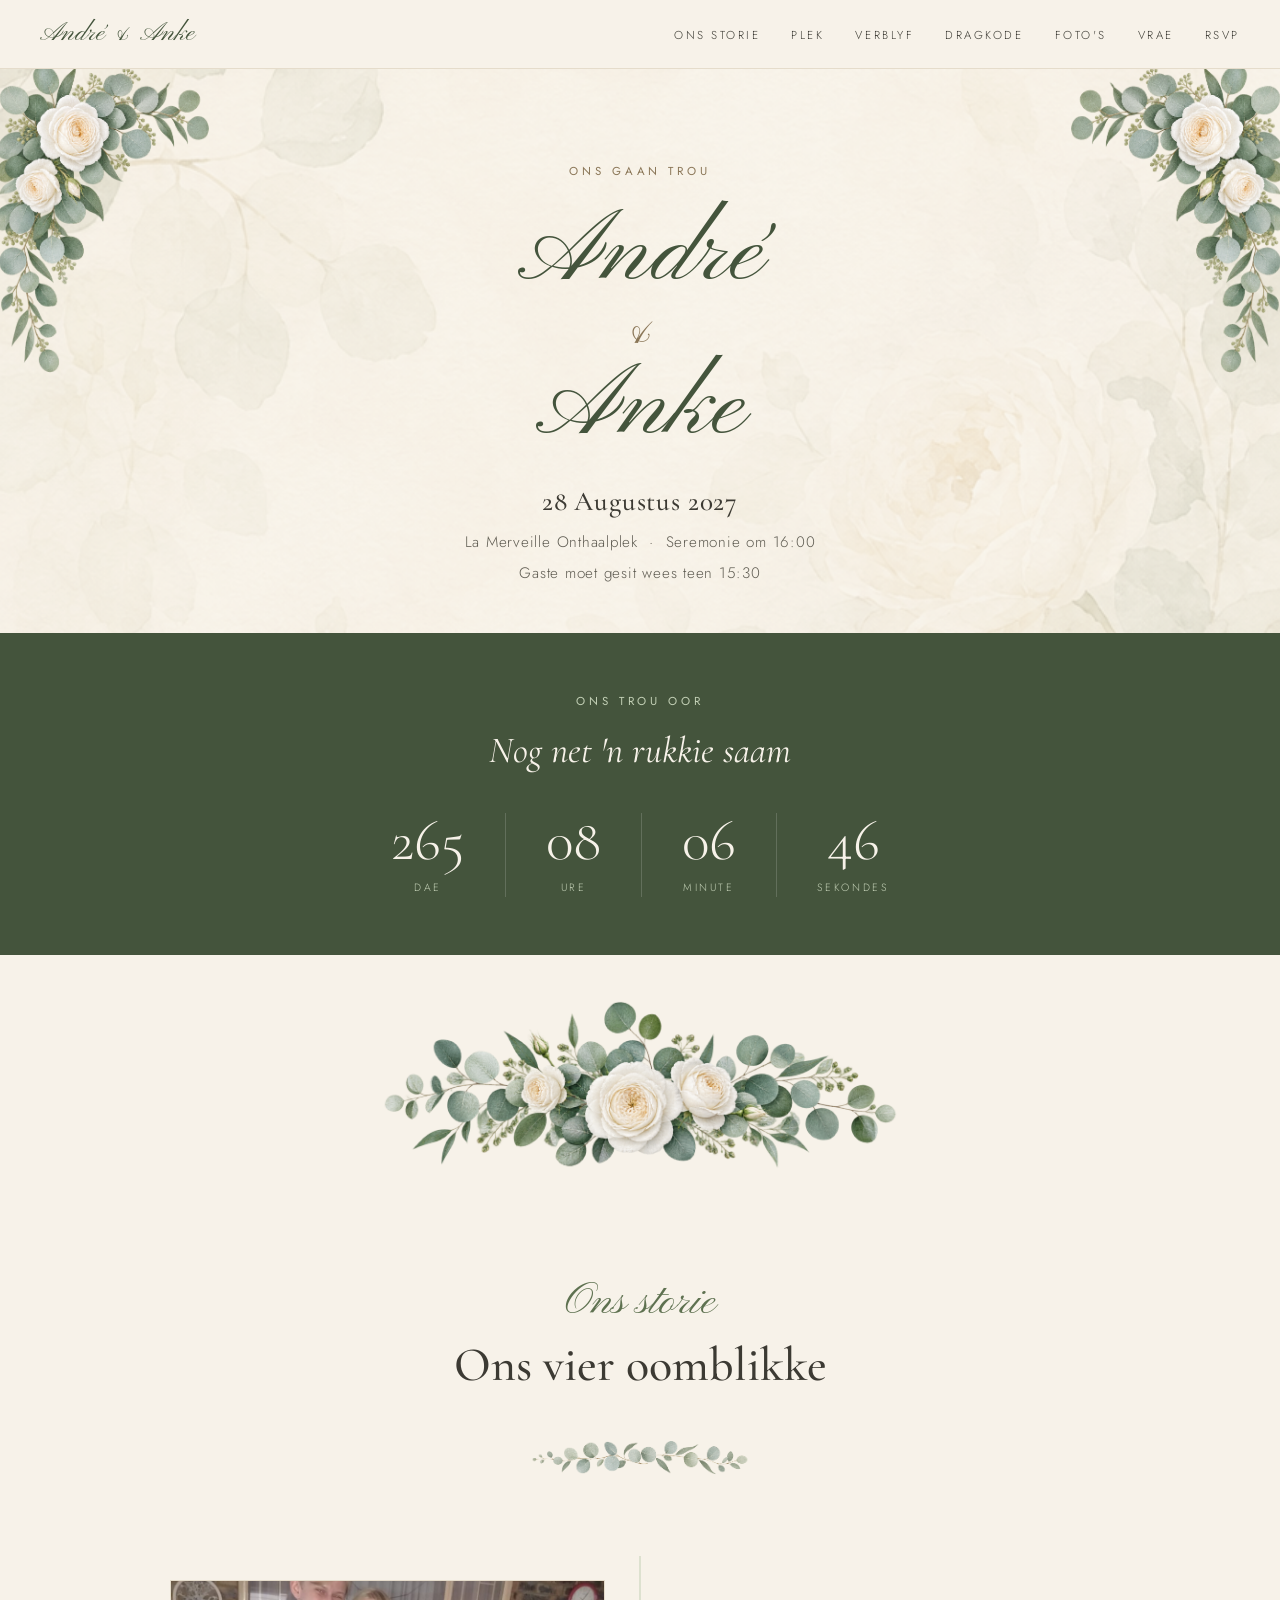
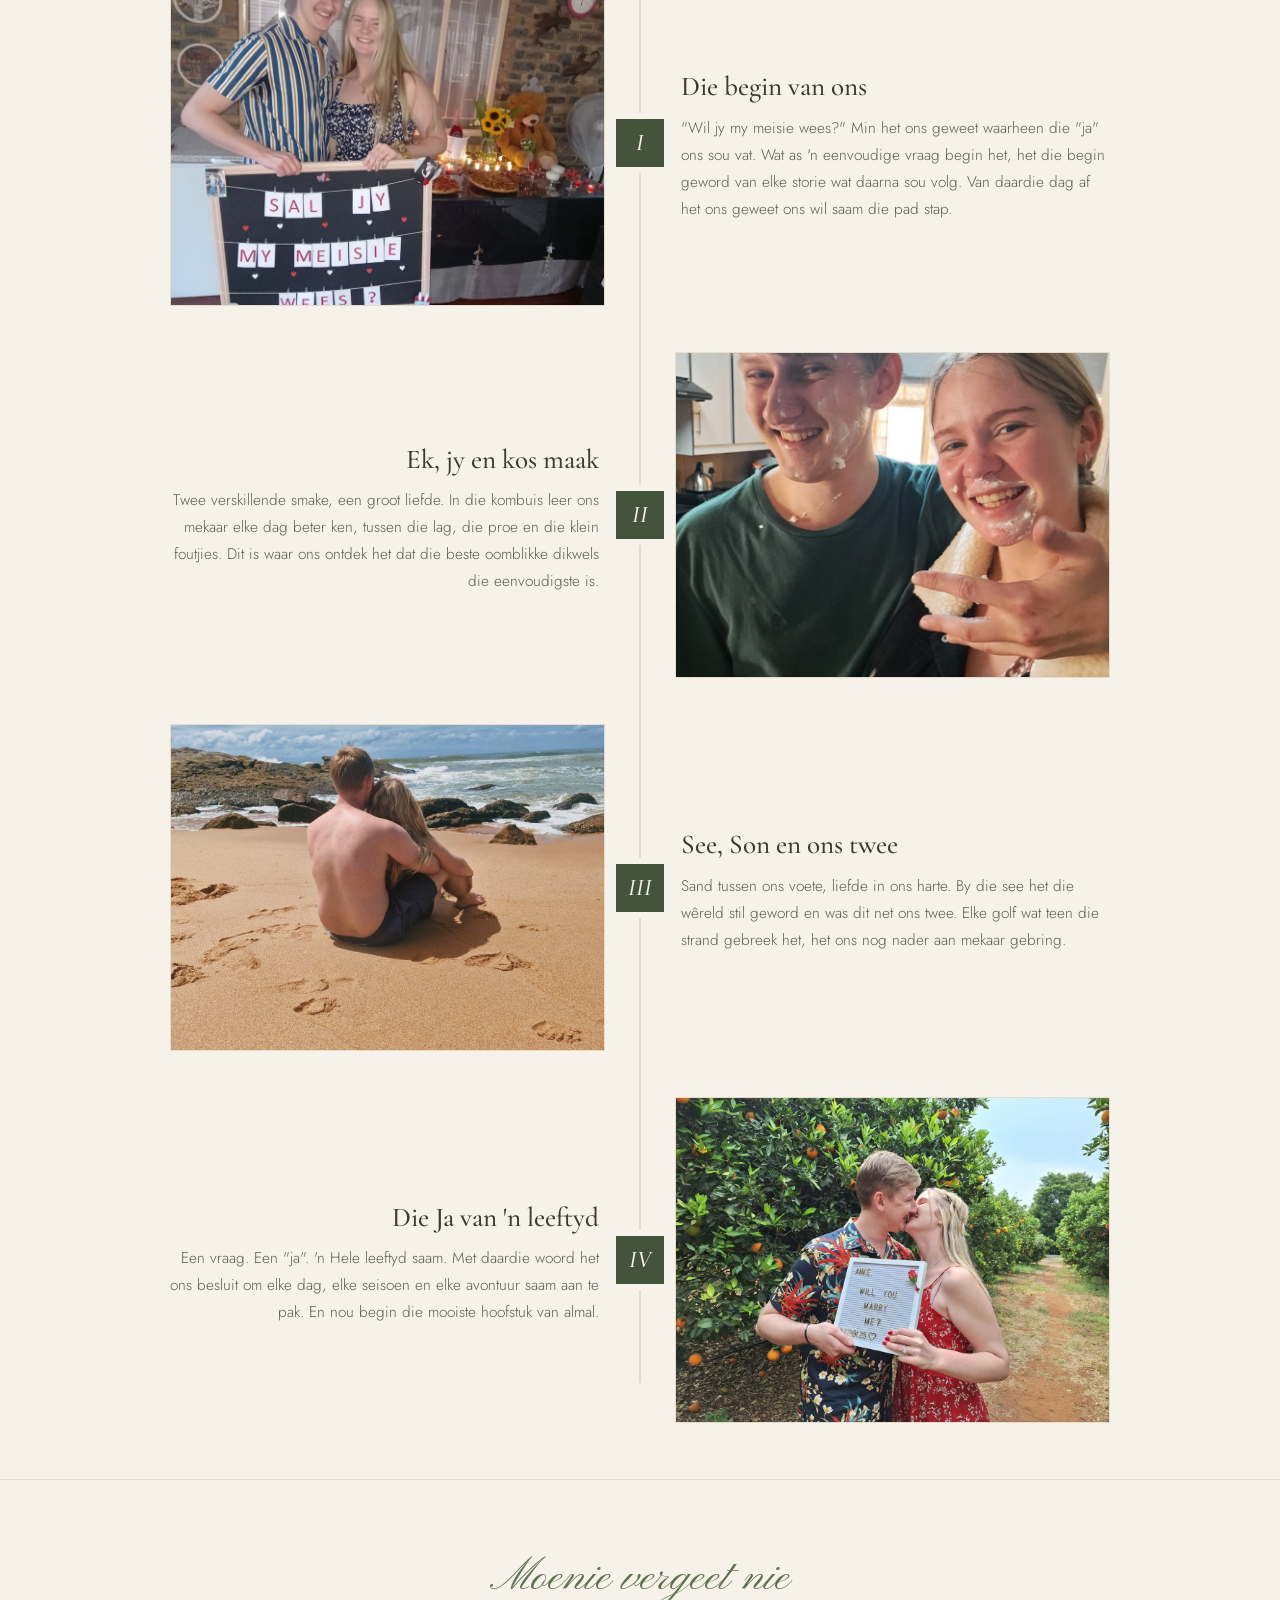
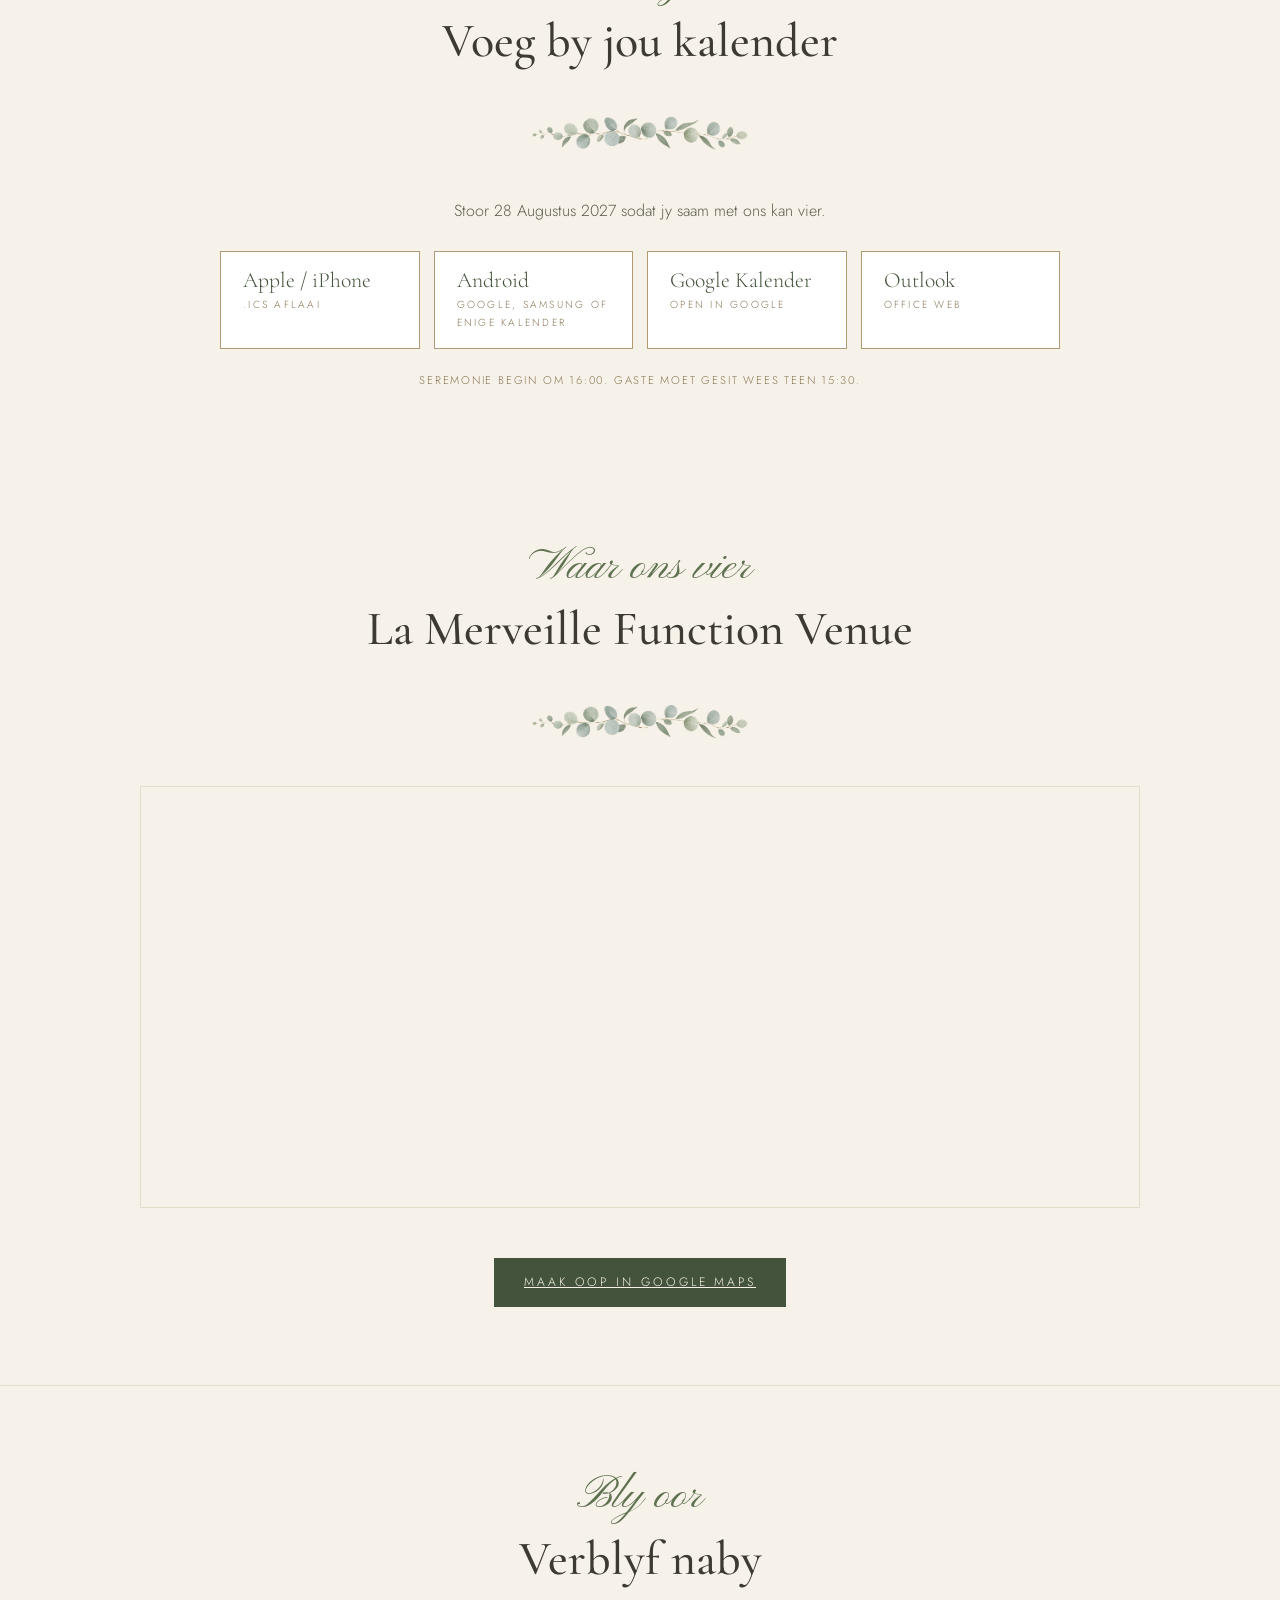
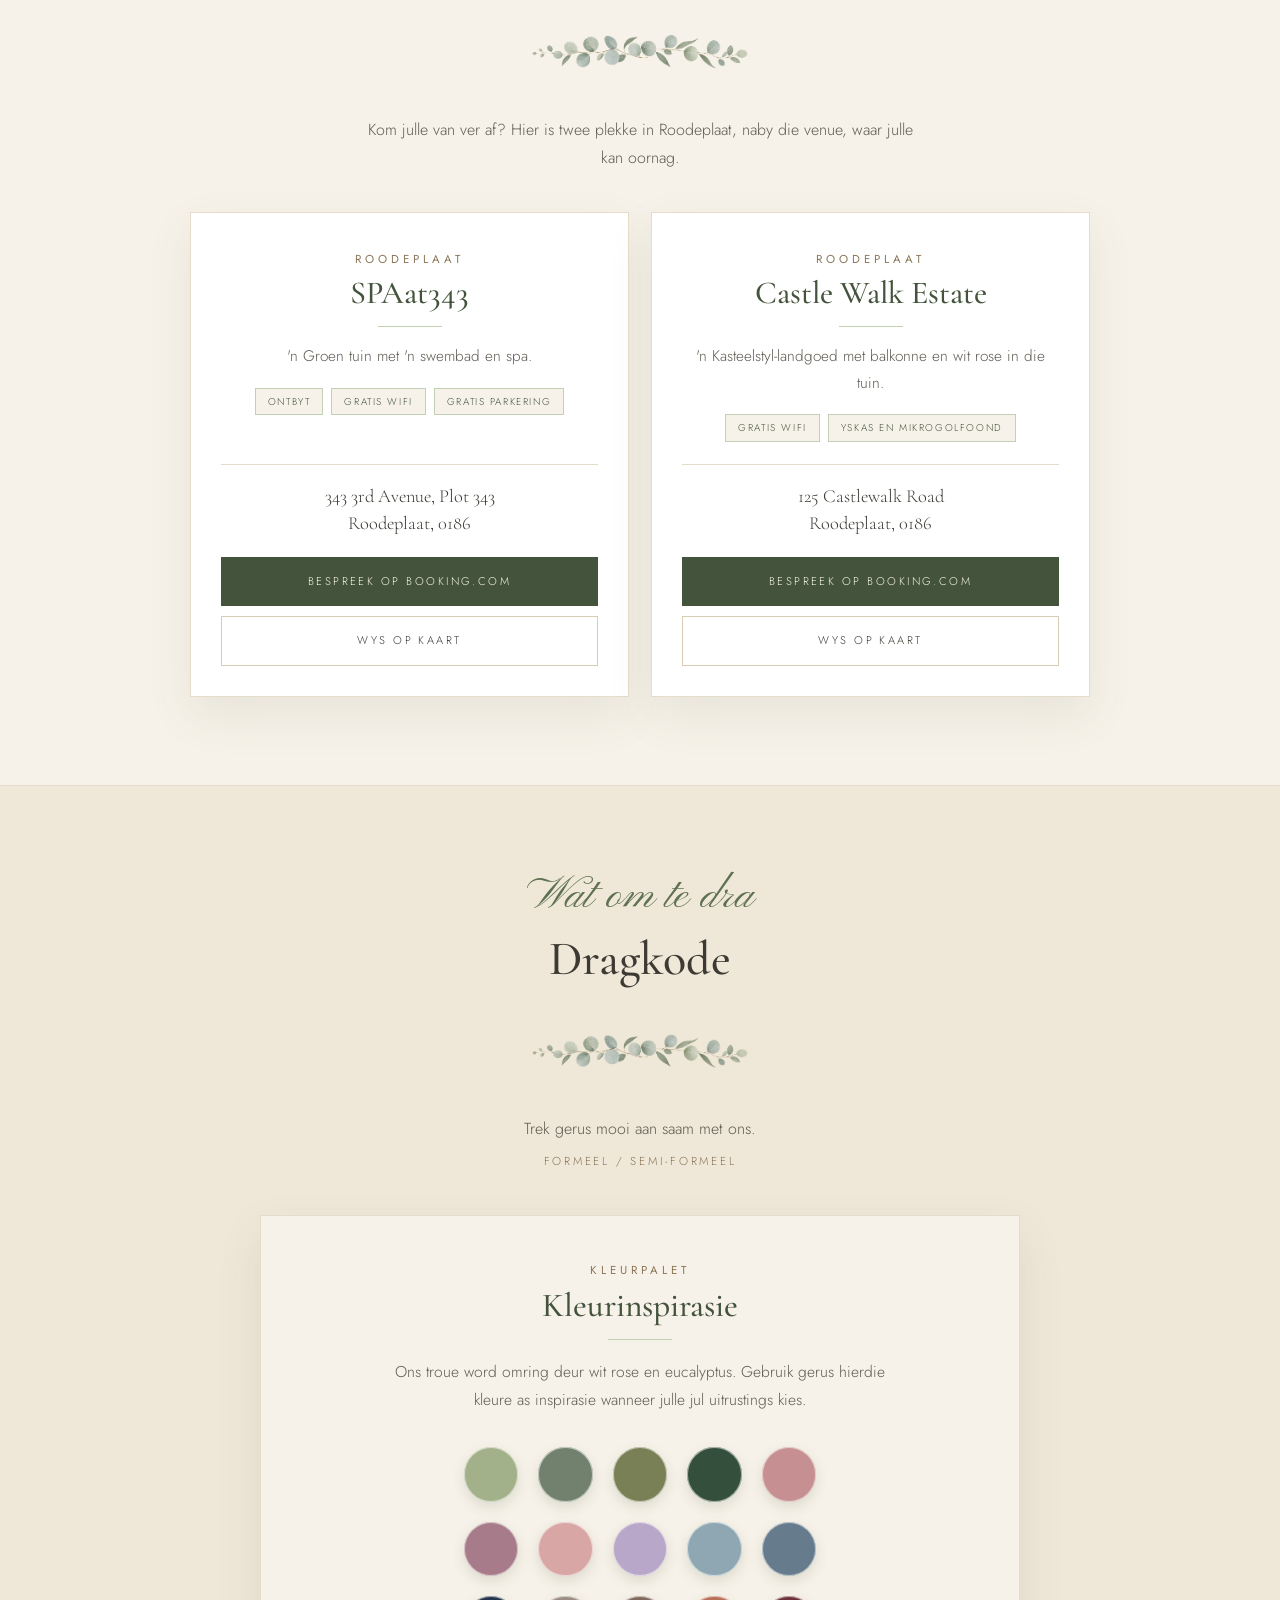
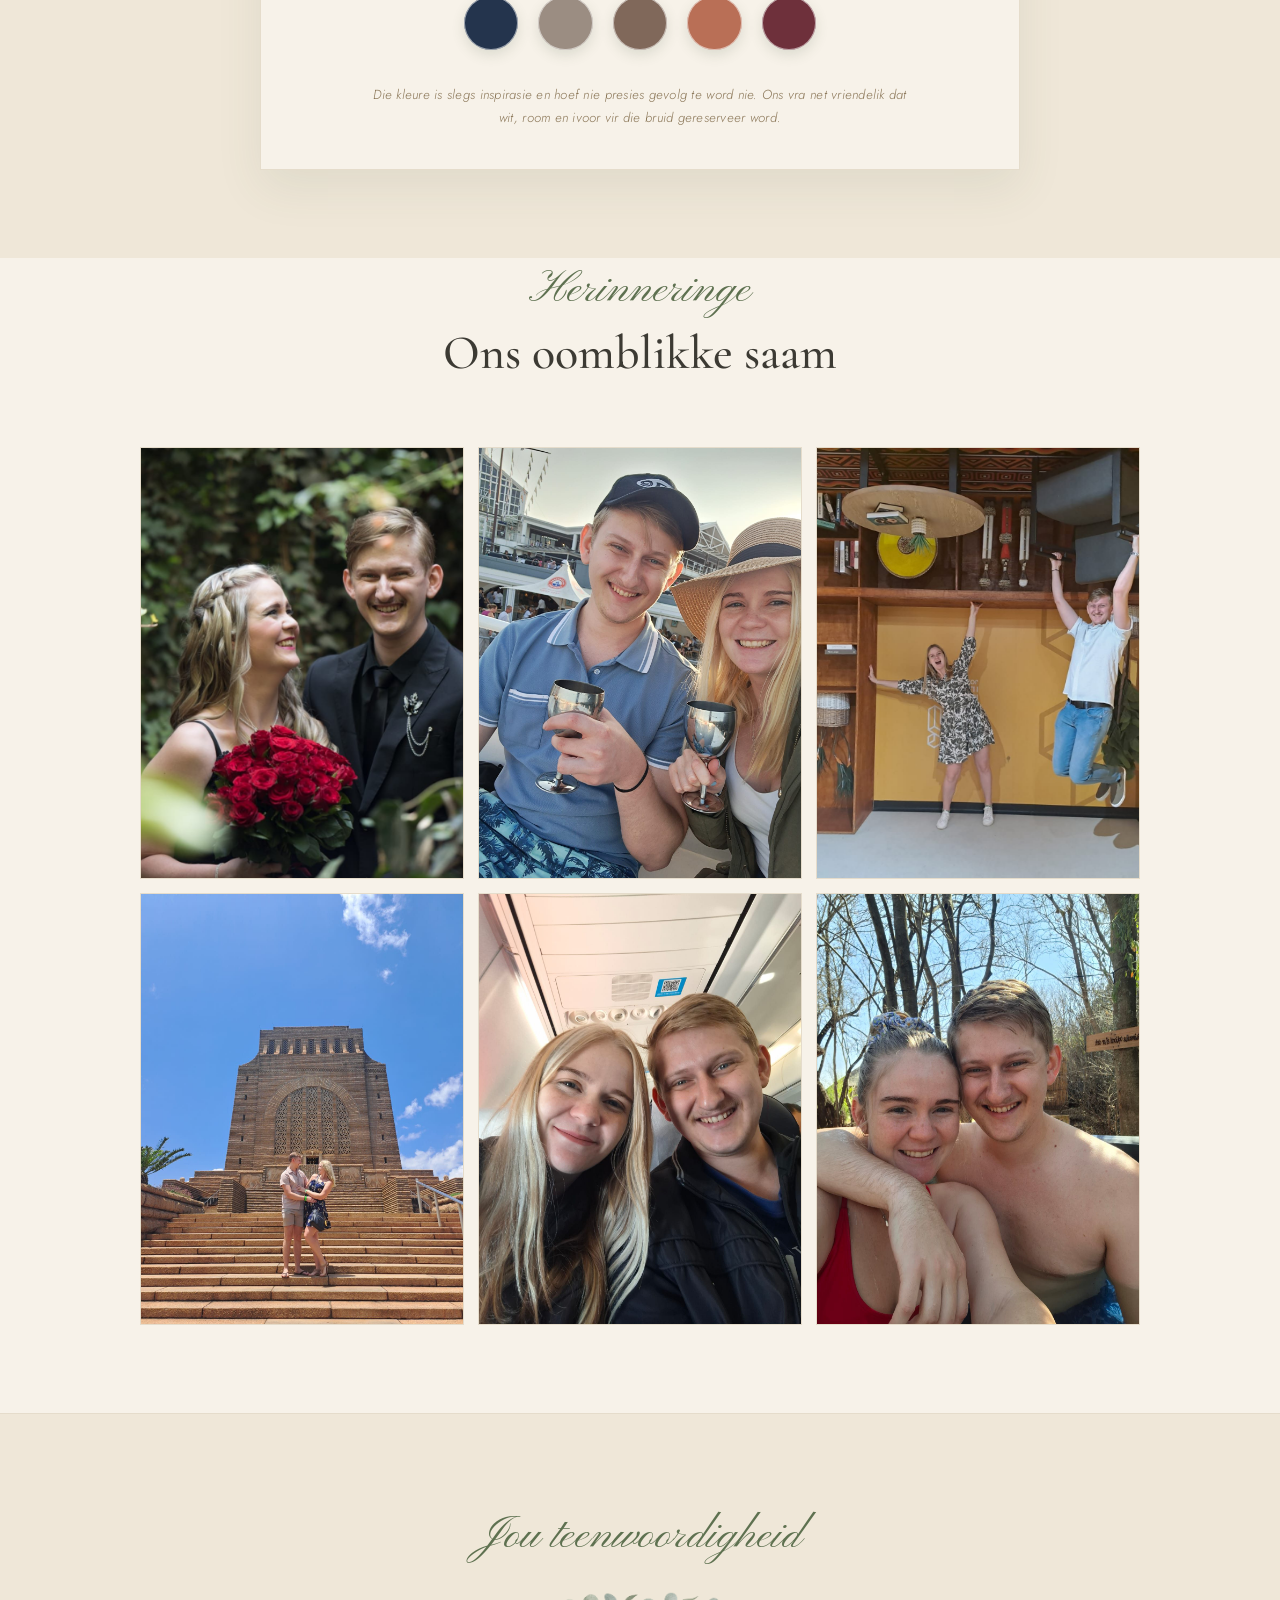
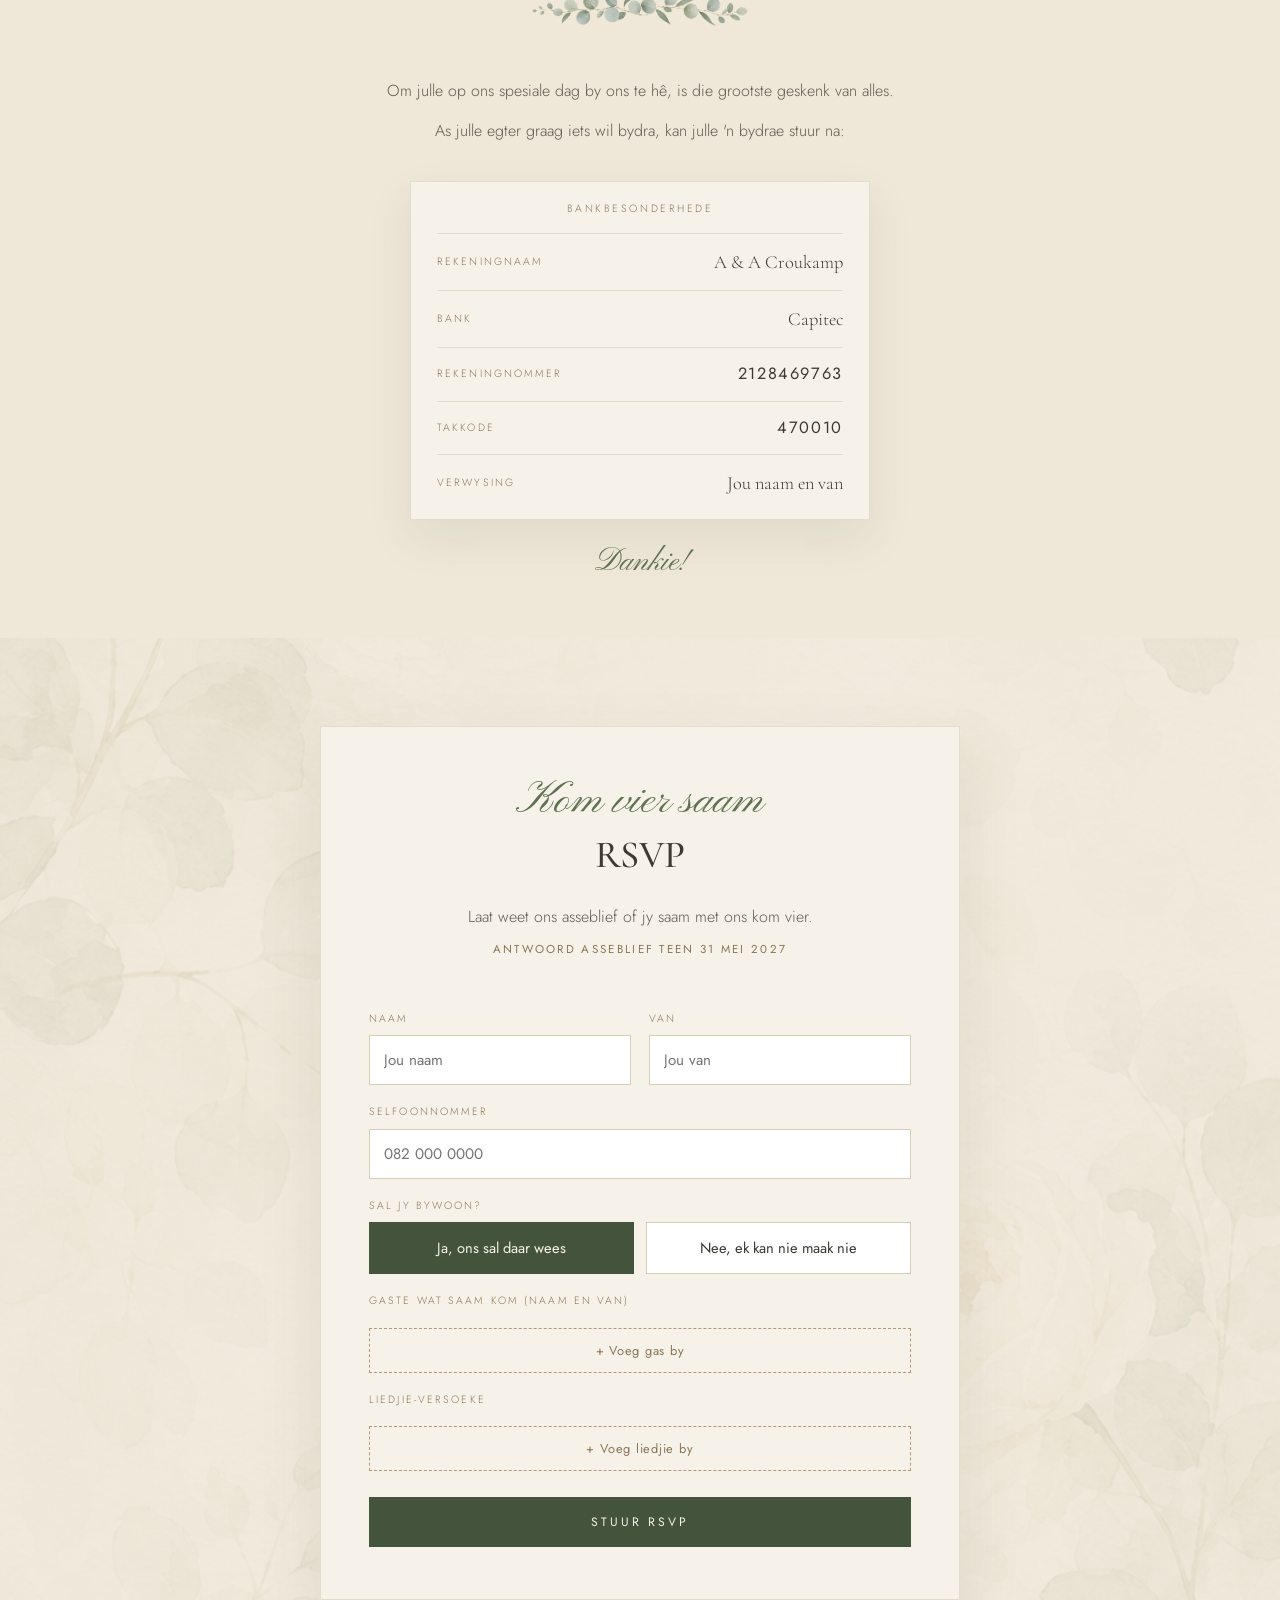
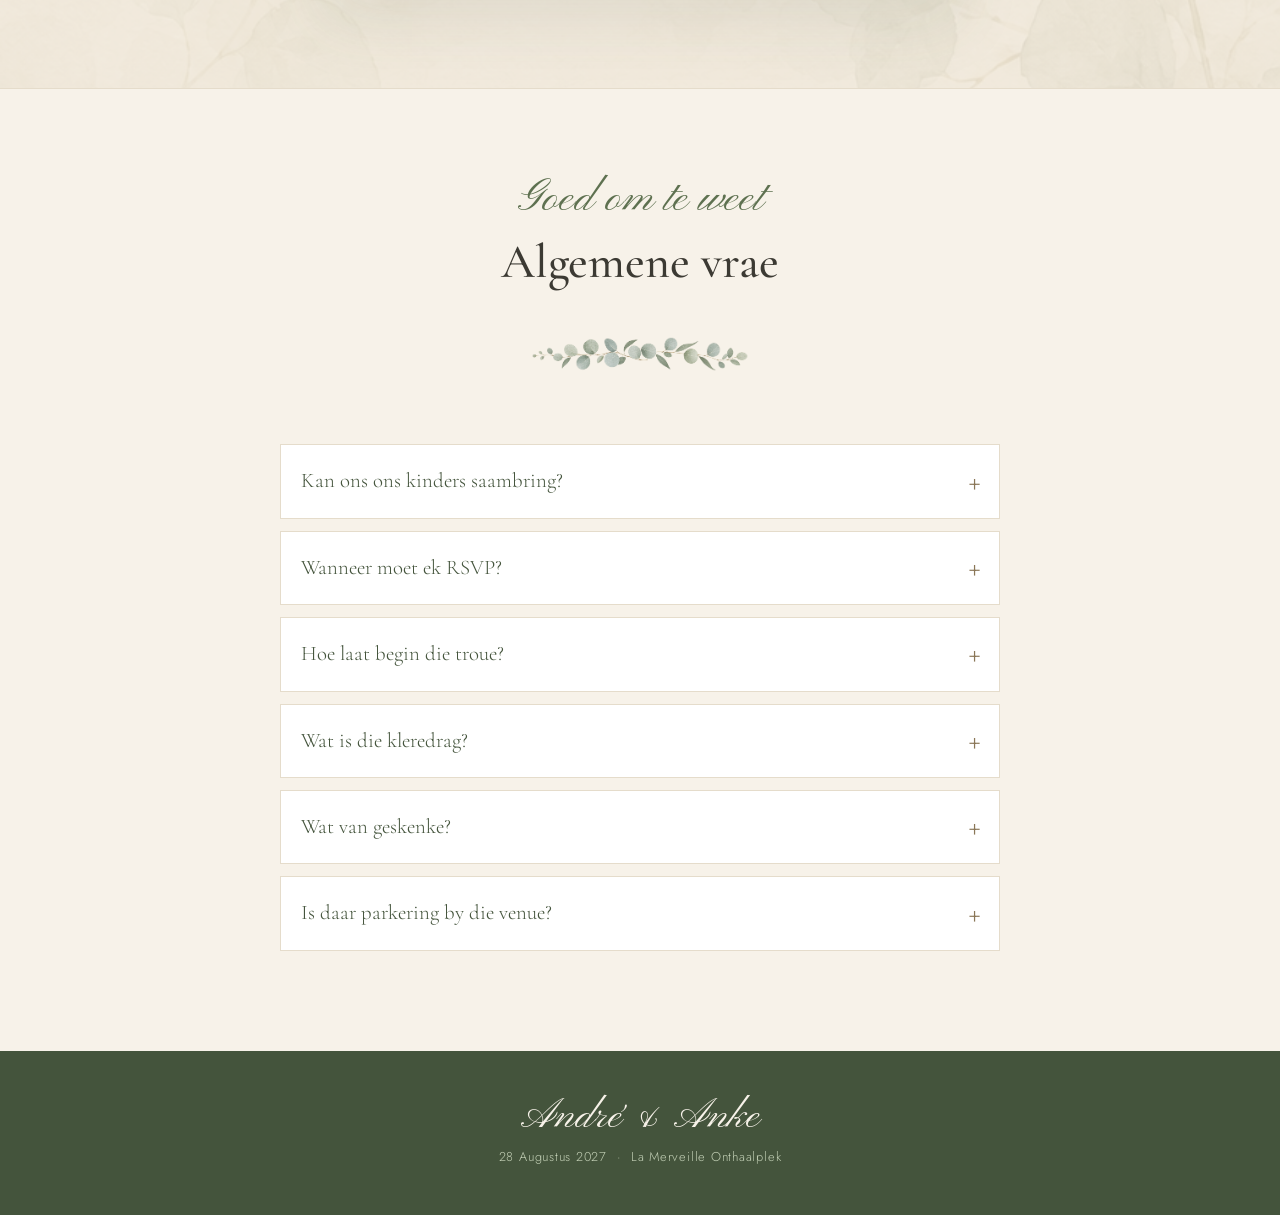
==== public/index.html @ ce1cc2c3 "Voeg Verblyf-afdeling by: SPAat343 en Castle Walk Estate in Roodeplaat" ====
<!DOCTYPE html>
<html lang="af">
<head>
<meta charset="UTF-8">
<meta name="viewport" content="width=device-width, initial-scale=1.0">
<meta name="google" content="notranslate">
<link rel="icon" href="assets/img/favicon.ico" sizes="any">
<link rel="icon" type="image/png" sizes="32x32" href="assets/img/favicon-32.png">
<link rel="icon" type="image/png" sizes="16x16" href="assets/img/favicon-16.png">
<link rel="apple-touch-icon" href="assets/img/favicon-180.png">
<title>André &amp; Anke | 28 Augustus 2027</title>
<meta name="description" content="André en Anke gaan trou op 28 Augustus 2027 by La Merveille Onthaalplek. RSVP aanlyn.">
<link rel="preconnect" href="https://fonts.googleapis.com">
<link rel="preconnect" href="https://fonts.gstatic.com" crossorigin>
<link href="https://fonts.googleapis.com/css2?family=Cormorant+Garamond:ital,wght@0,400;0,500;0,600;1,400;1,500&family=Jost:wght@300;400;500&family=Pinyon+Script&display=swap" rel="stylesheet">
<link rel="stylesheet" href="css/styles.css?v=20260914">
</head>
<body>

  <div class="topbar">
    <div class="mono">André &amp; Anke</div>
    <nav>
      <a href="#storie">Ons Storie</a>
      <a href="#plek">Plek</a>
      <a href="#verblyf">Verblyf</a>
      <a href="#dragkode">Dragkode</a>
      <a href="#foto">Foto's</a>
      <a href="#vrae">Vrae</a>
      <a href="#rsvp">RSVP</a>
    </nav>
  </div>

  <!-- HERO -->
  <section class="hero">
    <img class="corner" src="assets/img/corner-spray.png" alt="">
    <img class="corner r" src="assets/img/corner-spray.png" alt="">
    <div class="eyebrow label">Ons gaan trou</div>
    <div class="names script">André<span class="amp">&amp;</span>Anke</div>
    <div class="date serif">28 Augustus 2027</div>
    <div class="venue">La Merveille Onthaalplek &nbsp;&middot;&nbsp; Seremonie om 16:00</div>
    <div class="venue">Gaste moet gesit wees teen 15:30</div>
  </section>

  <!-- COUNTDOWN (hoog op, direk na die datum en plek) -->
  <section class="count">
    <div class="label">Ons trou oor</div>
    <h2>Nog net 'n rukkie saam</h2>
    <div class="grid">
      <div class="u"><div class="n" id="cd-d">000</div><div class="t">Dae</div></div>
      <div class="u"><div class="n" id="cd-h">00</div><div class="t">Ure</div></div>
      <div class="u"><div class="n" id="cd-m">00</div><div class="t">Minute</div></div>
      <div class="u"><div class="n" id="cd-s">00</div><div class="t">Sekondes</div></div>
    </div>
  </section>

  <!-- FLORALE SKEIDING -->
  <section class="details">
    <img class="garland" src="assets/img/garland.png" alt="Eucalyptus en wit rose">
  </section>

  <!-- ONS VIER OOMBLIKKE (direk na die teller) -->
  <section class="moments" id="storie">
    <div class="center-head">
      <div class="script">Ons storie</div>
      <h2>Ons vier oomblikke</h2>
      <img class="divider-img" src="assets/img/euc-divider.png" alt="">
    </div>
    <div class="timeline">
      <div class="tl-item">
        <div class="tl-photo"><img class="tl-img" src="assets/img/moment-1.jpg" alt="Die begin van ons"></div>
        <div class="tl-num serif">I</div>
        <div class="tl-content"><h3>Die begin van ons</h3><p>"Wil jy my meisie wees?" Min het ons geweet waarheen die "ja" ons sou vat. Wat as 'n eenvoudige vraag begin het, het die begin geword van elke storie wat daarna sou volg. Van daardie dag af het ons geweet ons wil saam die pad stap.</p></div>
      </div>
      <div class="tl-item">
        <div class="tl-photo"><img class="tl-img" src="assets/img/moment-2.jpg" alt="Ek, jy en kos maak"></div>
        <div class="tl-num serif">II</div>
        <div class="tl-content"><h3>Ek, jy en kos maak</h3><p>Twee verskillende smake, een groot liefde. In die kombuis leer ons mekaar elke dag beter ken, tussen die lag, die proe en die klein foutjies. Dit is waar ons ontdek het dat die beste oomblikke dikwels die eenvoudigste is.</p></div>
      </div>
      <div class="tl-item">
        <div class="tl-photo"><img class="tl-img" src="assets/img/moment-3.jpg" alt="See, Son en ons twee"></div>
        <div class="tl-num serif">III</div>
        <div class="tl-content"><h3>See, Son en ons twee</h3><p>Sand tussen ons voete, liefde in ons harte. By die see het die wêreld stil geword en was dit net ons twee. Elke golf wat teen die strand gebreek het, het ons nog nader aan mekaar gebring.</p></div>
      </div>
      <div class="tl-item">
        <div class="tl-photo"><img class="tl-img" src="assets/img/moment-4.jpg" alt="Die Ja van 'n leeftyd"></div>
        <div class="tl-num serif">IV</div>
        <div class="tl-content"><h3>Die Ja van 'n leeftyd</h3><p>Een vraag. Een "ja". 'n Hele leeftyd saam. Met daardie woord het ons besluit om elke dag, elke seisoen en elke avontuur saam aan te pak. En nou begin die mooiste hoofstuk van almal.</p></div>
      </div>
    </div>
  </section>

  <!-- VOEG BY KALENDER -->
  <section class="calendar" id="kalender">
    <div class="center-head" style="margin-bottom:26px;">
      <div class="script">Moenie vergeet nie</div>
      <h2>Voeg by jou kalender</h2>
      <img class="divider-img" src="assets/img/euc-divider.png" alt="">
    </div>
    <p class="cal-lead">Stoor 28 Augustus 2027 sodat jy saam met ons kan vier.</p>
    <div class="cal-buttons" id="cal-buttons">
      <a class="cal-btn" id="cal-apple" href="#" rel="noopener">
        <span class="cal-main">Apple / iPhone</span>
        <span class="cal-sub">.ics aflaai</span>
      </a>
      <a class="cal-btn" id="cal-android" href="#" rel="noopener">
        <span class="cal-main">Android</span>
        <span class="cal-sub">Google, Samsung of enige kalender</span>
      </a>
      <a class="cal-btn" id="cal-google" href="#" target="_blank" rel="noopener">
        <span class="cal-main">Google Kalender</span>
        <span class="cal-sub">Open in Google</span>
      </a>
      <a class="cal-btn" id="cal-outlook" href="#" target="_blank" rel="noopener">
        <span class="cal-main">Outlook</span>
        <span class="cal-sub">Office web</span>
      </a>
    </div>
    <p class="cal-note">Seremonie begin om 16:00. Gaste moet gesit wees teen 15:30.</p>
  </section>

  <!-- PLEK / KAART -->
  <section class="venuemap" id="plek">
    <div class="center-head" style="margin-bottom:26px;">
      <div class="script">Waar ons vier</div>
      <h2>La Merveille Function Venue</h2>
      <img class="divider-img" src="assets/img/euc-divider.png" alt="">
    </div>
    <div class="map-wrap">
      <iframe
        title="Kaart na La Merveille Function Venue"
        src="https://www.google.com/maps?q=La%20Merveille%20Function%20Venue&output=embed"
        loading="lazy"
        referrerpolicy="no-referrer-when-downgrade"
        allowfullscreen></iframe>
    </div>
    <div class="map-actions">
      <a class="btn map-btn" href="https://www.google.com/maps/search/?api=1&query=La%20Merveille%20Function%20Venue" target="_blank" rel="noopener">Maak oop in Google Maps</a>
    </div>
  </section>

  <section class="stay" id="verblyf">
    <div class="center-head" style="margin-bottom:26px;">
      <div class="script">Bly oor</div>
      <h2>Verblyf naby</h2>
      <img class="divider-img" src="assets/img/euc-divider.png" alt="">
    </div>
    <p class="stay-lead">Kom julle van ver af? Hier is twee plekke in Roodeplaat, naby die venue, waar julle kan oornag.</p>
    <div class="stay-grid">
      <article class="stay-card">
        <span class="label">Roodeplaat</span>
        <h3 class="stay-name">SPAat343</h3>
        <div class="stay-rule"></div>
        <p class="stay-text">'n Groen tuin met 'n swembad en spa.</p>
        <ul class="stay-features">
          <li>Ontbyt</li>
          <li>Gratis WiFi</li>
          <li>Gratis parkering</li>
        </ul>
        <div class="stay-foot">
          <p class="stay-address">343 3rd Avenue, Plot 343<br>Roodeplaat, 0186</p>
          <div class="stay-actions">
            <a class="stay-btn primary" href="https://www.booking.com/searchresults.html?ss=SPAat343%20Roodeplaat" target="_blank" rel="noopener">Bespreek op Booking.com</a>
            <a class="stay-btn" href="https://www.google.com/maps/search/?api=1&query=343%203rd%20Avenue%2C%20Plot%20343%2C%20Roodeplaat%2C%200186" target="_blank" rel="noopener">Wys op kaart</a>
          </div>
        </div>
      </article>
      <article class="stay-card">
        <span class="label">Roodeplaat</span>
        <h3 class="stay-name">Castle Walk Estate</h3>
        <div class="stay-rule"></div>
        <p class="stay-text">'n Kasteelstyl-landgoed met balkonne en wit rose in die tuin.</p>
        <ul class="stay-features">
          <li>Gratis WiFi</li>
          <li>Yskas en mikrogolfoond</li>
        </ul>
        <div class="stay-foot">
          <p class="stay-address">125 Castlewalk Road<br>Roodeplaat, 0186</p>
          <div class="stay-actions">
            <a class="stay-btn primary" href="https://www.booking.com/searchresults.html?ss=Castle%20Walk%20Estate%20Roodeplaat" target="_blank" rel="noopener">Bespreek op Booking.com</a>
            <a class="stay-btn" href="https://www.google.com/maps/search/?api=1&query=125%20Castlewalk%20Road%2C%20Roodeplaat%2C%200186" target="_blank" rel="noopener">Wys op kaart</a>
          </div>
        </div>
      </article>
    </div>
  </section>

  <!-- DRAGKODE EN KLEURINSPIRASIE -->
  <section class="dresscode" id="dragkode">
    <div class="center-head" style="margin-bottom:26px;">
      <div class="script">Wat om te dra</div>
      <h2>Dragkode</h2>
      <img class="divider-img" src="assets/img/euc-divider.png" alt="">
    </div>
    <p class="dc-lead">Trek gerus mooi aan saam met ons.</p>
    <p class="dc-formal">Formeel / Semi-formeel</p>

    <div class="dc-panel">
      <span class="label">Kleurpalet</span>
      <h3 class="dc-title">Kleurinspirasie</h3>
      <div class="dc-rule"></div>
      <p class="dc-text">Ons troue word omring deur wit rose en eucalyptus. Gebruik gerus hierdie kleure as inspirasie wanneer julle jul uitrustings kies.</p>

      <div class="dc-swatches" aria-hidden="true">
        <span class="dc-swatch" style="--k:#A3B18A;--i:1"></span>
        <span class="dc-swatch" style="--k:#71816D;--i:2"></span>
        <span class="dc-swatch" style="--k:#7A8055;--i:3"></span>
        <span class="dc-swatch" style="--k:#354F3D;--i:4"></span>
        <span class="dc-swatch" style="--k:#C68F91;--i:5"></span>
        <span class="dc-swatch" style="--k:#A77B8A;--i:6"></span>
        <span class="dc-swatch" style="--k:#D9A6A6;--i:7"></span>
        <span class="dc-swatch" style="--k:#B9A7C9;--i:8"></span>
        <span class="dc-swatch" style="--k:#8FA7B3;--i:9"></span>
        <span class="dc-swatch" style="--k:#667C8C;--i:10"></span>
        <span class="dc-swatch" style="--k:#24344D;--i:11"></span>
        <span class="dc-swatch" style="--k:#9B8D82;--i:12"></span>
        <span class="dc-swatch" style="--k:#80685A;--i:13"></span>
        <span class="dc-swatch" style="--k:#B96F56;--i:14"></span>
        <span class="dc-swatch" style="--k:#6E303B;--i:15"></span>
      </div>

      <p class="dc-note">Die kleure is slegs inspirasie en hoef nie presies gevolg te word nie. Ons vra net vriendelik dat wit, room en ivoor vir die bruid gereserveer word.</p>
    </div>
  </section>

  <!-- PHOTOS -->
  <section class="photos" id="foto">
    <div class="center-head">
      <div class="script">Herinneringe</div>
      <h2>Ons oomblikke saam</h2>
    </div>
    <div class="pgrid" id="gallery">
      <button class="ph gphoto" type="button" data-i="0"><img src="assets/img/foto-1.jpg" alt="Anke en André saam" loading="lazy"></button>
      <button class="ph gphoto" type="button" data-i="1"><img src="assets/img/foto-2.jpg" alt="Anke en André saam" loading="lazy"></button>
      <button class="ph gphoto" type="button" data-i="2"><img src="assets/img/foto-3.jpg" alt="Anke en André saam" loading="lazy"></button>
      <button class="ph gphoto" type="button" data-i="3"><img src="assets/img/foto-4.jpg" alt="Anke en André saam" loading="lazy"></button>
      <button class="ph gphoto" type="button" data-i="4"><img src="assets/img/foto-5.jpg" alt="Anke en André saam" loading="lazy"></button>
      <button class="ph gphoto" type="button" data-i="5"><img src="assets/img/foto-6.jpg" alt="Anke en André saam" loading="lazy"></button>
    </div>
  </section>

  <!-- GESKENKE -->
  <section class="gifts" id="geskenke">
    <div class="center-head">
      <div class="script">Jou teenwoordigheid</div>
      <img class="divider-img" src="assets/img/euc-divider.png" alt="">
    </div>
    <p class="gift-lead">Om julle op ons spesiale dag by ons te hê, is die grootste geskenk van alles.</p>
    <p class="gift-lead">As julle egter graag iets wil bydra, kan julle 'n bydrae stuur na:</p>
    <div class="gift-card">
      <div class="gift-card-head">Bankbesonderhede</div>
      <div class="gift-row"><span class="gk">Rekeningnaam</span><span class="gv">A &amp; A Croukamp</span></div>
      <div class="gift-row"><span class="gk">Bank</span><span class="gv">Capitec</span></div>
      <div class="gift-row"><span class="gk">Rekeningnommer</span><span class="gv mono">2128469763</span></div>
      <div class="gift-row"><span class="gk">Takkode</span><span class="gv mono">470010</span></div>
      <div class="gift-row"><span class="gk">Verwysing</span><span class="gv">Jou naam en van</span></div>
    </div>
    <p class="gift-thanks script">Dankie!</p>
  </section>

  <!-- RSVP -->
  <section class="rsvp" id="rsvp">
    <div class="inner">
      <div class="center-head" style="margin-bottom:14px;">
        <div class="script">Kom vier saam</div>
        <h2 style="font-size:2.4rem;">RSVP</h2>
      </div>
      <p class="lead">Laat weet ons asseblief of jy saam met ons kom vier.</p>
      <p class="deadline">Antwoord asseblief teen 31 Mei 2027</p>
      <form id="rsvp-form" novalidate>
        <div class="two">
          <div><label for="f-naam">Naam</label><input id="f-naam" name="naam" type="text" placeholder="Jou naam" required></div>
          <div><label for="f-van">Van</label><input id="f-van" name="van" type="text" placeholder="Jou van" required></div>
        </div>
        <label for="f-selfoon">Selfoonnommer</label>
        <input id="f-selfoon" name="selfoon" type="tel" placeholder="082 000 0000" required>

        <label>Sal jy bywoon?</label>
        <div class="attend-btns" id="attend-btns">
          <button type="button" class="attend-btn is-on" data-val="ja">Ja, ons sal daar wees</button>
          <button type="button" class="attend-btn" data-val="nee">Nee, ek kan nie maak nie</button>
        </div>
        <input type="hidden" id="f-bywoon" name="bywoon" value="ja">

        <div id="guest-block">
          <label>Gaste wat saam kom (naam en van)</label>
          <div id="guest-list"></div>
          <button type="button" class="add-btn" id="add-guest">+ Voeg gas by</button>
        </div>

        <label>Liedjie-versoeke</label>
        <div id="song-list"></div>
        <button type="button" class="add-btn" id="add-song">+ Voeg liedjie by</button>

        <button class="btn" type="submit" style="margin-top:26px;">Stuur RSVP</button>
        <div class="form-msg" id="rsvp-msg"></div>
      </form>
    </div>
  </section>

  <!-- ALGEMENE VRAE -->
  <section class="faq" id="vrae">
    <div class="center-head">
      <div class="script">Goed om te weet</div>
      <h2>Algemene vrae</h2>
      <img class="divider-img" src="assets/img/euc-divider.png" alt="">
    </div>
    <div class="faq-list">
      <details class="faq-item">
        <summary>Kan ons ons kinders saambring?</summary>
        <p>Ons is mal oor kinders, maar ons troue is 'n volwasse-geleentheid, so ons vra dat kindertjies asseblief tuis bly. Dankie dat julle verstaan en dit vir ons 'n aand maak om sonder bekommernis saam te vier.</p>
      </details>
      <details class="faq-item">
        <summary>Wanneer moet ek RSVP?</summary>
        <p>Antwoord asseblief teen 31 Mei 2027. So kan ons betyds alles reël en seker maak daar is plek vir almal.</p>
      </details>
      <details class="faq-item">
        <summary>Hoe laat begin die troue?</summary>
        <p>Die seremonie begin om 16:00. Gaste moet asseblief teen 15:30 gesit wees.</p>
      </details>
      <details class="faq-item">
        <summary>Wat is die kleredrag?</summary>
        <p>Formeel / Semi-Formeel. Sien die Dragkode-afdeling hierbo vir ons kleurinspirasie. Ons vra net vriendelik dat wit, room en ivoor vir die bruid gereserveer word.</p>
      </details>
      <details class="faq-item">
        <summary>Wat van geskenke?</summary>
        <p>Julle teenwoordigheid is die grootste geskenk. As julle egter graag iets wil bydra, sien die Geskenke-afdeling hierbo vir ons bankbesonderhede.</p>
      </details>
      <details class="faq-item">
        <summary>Is daar parkering by die venue?</summary>
        <p>Ja, daar is genoeg veilige parkering by La Merveille beskikbaar.</p>
      </details>
    </div>
  </section>

  <footer>
    <div class="fm script">André &amp; Anke</div>
    <div class="fd">28 Augustus 2027 &nbsp;&middot;&nbsp; La Merveille Onthaalplek</div>
  </footer>


  <div class="lightbox" id="lightbox" aria-hidden="true" role="dialog" aria-label="Foto">
    <button class="lb-close" id="lb-close" type="button" aria-label="Maak toe">&times;</button>
    <button class="lb-nav lb-prev" id="lb-prev" type="button" aria-label="Vorige">&#8249;</button>
    <figure class="lb-figure"><img class="lb-img" id="lb-img" src="" alt=""></figure>
    <button class="lb-nav lb-next" id="lb-next" type="button" aria-label="Volgende">&#8250;</button>
    <div class="lb-count" id="lb-count"></div>
  </div>

  <script src="https://cdnjs.cloudflare.com/ajax/libs/sweetalert2/11.26.25/sweetalert2.all.min.js" integrity="sha384-nLoOnA/BDh8A/jxqtckg4DumuCGOBYUnNJLZdQz/zfYNp3wcjGSoWTAzgko06G/2" crossorigin="anonymous" referrerpolicy="no-referrer"></script>
  <script src="js/config.js?v=20260906b"></script>
  <script type="module" src="js/app.js?v=20260914"></script>
</body>
</html>
---- public/css/styles.css ----
/* Andre & Anke - troue-webwerf
   Blend: Konsep A (elegant, redaksioneel) + Konsep C (warm, romanties)
   Skerp hoeke deurgaans (geen border-radius). Geen em-strepe. */

:root{
  --green-deep:#44543c;
  --green:#5e7150;
  --green-soft:#8ca27b;
  --sage:#c3d0b6;
  --ivory:#f7f2e9;
  --cream:#efe7d8;
  --ink:#3c3a33;
  --muted:#5f5c52;
  --taupe:#b09a76;
  --taupe-deep:#8a7657;
  --line:#e5dccb;
}
*{margin:0;padding:0;box-sizing:border-box;border-radius:0 !important;}
html{scroll-behavior:smooth;}
body{font-family:'Jost',sans-serif;color:var(--ink);background:var(--ivory);line-height:1.75;font-weight:300;}
h1,h2,h3,.serif{font-family:'Cormorant Garamond',serif;font-weight:500;}
.script{font-family:'Pinyon Script',cursive;font-weight:400;}
.label{font-family:'Jost',sans-serif;text-transform:uppercase;letter-spacing:.34em;font-size:.72rem;font-weight:400;color:var(--taupe-deep);}
.wrap{max-width:1040px;margin:0 auto;padding:0 40px;}
img{max-width:100%;display:block;}

/* top bar */
.topbar{display:flex;justify-content:space-between;align-items:center;padding:20px 40px;border-bottom:1px solid var(--line);position:sticky;top:0;background:rgba(247,242,233,.92);backdrop-filter:blur(6px);z-index:40;}
.topbar .mono{font-family:'Pinyon Script',cursive;font-size:1.7rem;color:var(--green-deep);line-height:1;}
.topbar nav a{margin-left:26px;text-decoration:none;color:var(--ink);font-size:.72rem;text-transform:uppercase;letter-spacing:.22em;}
.topbar nav a:hover{color:var(--green);}

/* hero */
.hero{position:relative;text-align:center;padding:92px 40px 46px;overflow:hidden;background-image:url('../assets/img/bg-soft.png');background-size:cover;background-position:center;}
.hero:after{content:"";position:absolute;inset:0;background:rgba(247,242,233,.55);z-index:1;}
.hero > *{position:relative;z-index:2;}
.hero .corner{position:absolute;top:-8px;left:-8px;width:250px;opacity:.96;z-index:2;pointer-events:none;}
.hero .corner.r{left:auto;right:-8px;transform:scaleX(-1);}
.hero .eyebrow{margin-bottom:22px;}
.hero .names{font-family:'Pinyon Script',cursive;font-size:6.4rem;line-height:1.02;color:var(--green-deep);}
.hero .names .amp{display:block;font-size:2.8rem;color:var(--taupe-deep);margin:2px 0;}
.hero .date{font-family:'Cormorant Garamond',serif;font-size:1.7rem;margin-top:16px;letter-spacing:.03em;}
.hero .venue{margin-top:4px;font-size:.95rem;letter-spacing:.05em;color:var(--muted);}
.hero .garland{margin:26px auto 0;max-width:520px;width:74%;}
.meta-row{display:flex;justify-content:center;margin-top:24px;border-top:1px solid var(--line);border-bottom:1px solid var(--line);background:rgba(247,242,233,.5);}
.meta-row .cell{padding:20px 34px;border-left:1px solid var(--line);}
.meta-row .cell:first-child{border-left:0;}
.meta-row .k{font-family:'Cormorant Garamond',serif;font-size:1.4rem;}
.meta-row .l{font-size:.66rem;text-transform:uppercase;letter-spacing:.24em;color:var(--taupe-deep);margin-top:4px;}

/* countdown */
.count{background:var(--green-deep);color:var(--ivory);text-align:center;padding:58px 40px;}
.count .label{color:var(--sage);}
.count h2{font-size:2.3rem;font-style:italic;font-weight:400;color:var(--ivory);margin:8px 0 30px;}
.count .grid{display:flex;justify-content:center;}
.count .u{padding:0 40px;border-left:1px solid rgba(255,255,255,.16);}
.count .u:first-child{border-left:0;}
.count .n{font-family:'Cormorant Garamond',serif;font-size:3.6rem;line-height:1;}
.count .t{font-size:.66rem;text-transform:uppercase;letter-spacing:.24em;color:var(--sage);margin-top:8px;}

/* voeg by kalender */
.calendar{padding:76px 40px;text-align:center;background:var(--ivory);border-top:1px solid var(--line);}
.cal-lead{color:var(--muted);margin-top:2px;margin-bottom:26px;}
.cal-buttons{display:flex;flex-direction:column;gap:14px;max-width:460px;margin:0 auto;}
.cal-btn{position:relative;display:block;text-decoration:none;border:1px solid var(--taupe);background:#fff;color:var(--ink);padding:16px 20px 16px 22px;text-align:left;transition:border-color .2s, background .2s;}
.cal-btn:hover{border-color:var(--green);}
.cal-btn .cal-main{display:block;font-family:'Cormorant Garamond',serif;font-size:1.35rem;color:var(--green-deep);line-height:1.15;}
.cal-btn.primary .cal-main,.cal-btn.primary .cal-sub{padding-right:92px;}
.cal-btn .cal-sub{display:block;font-size:.64rem;text-transform:uppercase;letter-spacing:.22em;color:var(--taupe-deep);margin-top:3px;}
.cal-btn.primary{background:var(--green-deep);border-color:var(--green-deep);}
.cal-btn.primary .cal-main{color:var(--ivory);}
.cal-btn.primary .cal-sub{color:var(--sage);}
.cal-btn .rec{position:absolute;top:14px;right:14px;font-size:.56rem;text-transform:uppercase;letter-spacing:.16em;background:var(--sage);color:var(--green-deep);padding:3px 8px;display:none;}
.cal-note{margin-top:22px;font-size:.7rem;text-transform:uppercase;letter-spacing:.16em;color:var(--taupe-deep);}
@media(min-width:761px){
  .cal-buttons{flex-direction:row;max-width:840px;align-items:stretch;}
  .cal-btn{flex:1;}
}

/* section heads */
.center-head{text-align:center;margin-bottom:52px;}
.center-head .script{font-size:2.8rem;color:var(--green);line-height:1;}
.center-head h2{font-size:3rem;margin-top:-2px;}
.divider-img{margin:12px auto 0;width:230px;opacity:.85;}

/* moments */
.moments{padding:88px 40px;}
.m-list{max-width:760px;margin:0 auto;}
.m{display:grid;grid-template-columns:92px 1fr;gap:30px;padding:32px 0;border-bottom:1px solid var(--line);align-items:baseline;}
.m:first-child{border-top:1px solid var(--line);}
.m .num{font-family:'Cormorant Garamond',serif;font-size:2.5rem;font-style:italic;color:var(--green-soft);}
.m h3{font-size:1.7rem;margin-bottom:4px;}
.m p{font-size:.96rem;color:var(--muted);}

/* photos */
.photos{padding:10px 40px 88px;}
.pgrid{display:grid;grid-template-columns:repeat(3,1fr);gap:14px;max-width:1000px;margin:0 auto;}
.ph{aspect-ratio:3/4;background:var(--cream);border:1px solid var(--line);display:flex;align-items:center;justify-content:center;}
.ph span{font-size:.64rem;letter-spacing:.24em;text-transform:uppercase;color:var(--taupe-deep);}

/* rsvp */
.rsvp{position:relative;padding:88px 40px;background-image:url('../assets/img/bg-soft.png');background-size:cover;background-position:center;}
.rsvp:after{content:"";position:absolute;inset:0;background:rgba(239,231,216,.72);z-index:1;}
.rsvp > *{position:relative;z-index:2;}
.rsvp .inner{max-width:640px;margin:0 auto;background:var(--ivory);border:1px solid var(--line);padding:52px 48px;box-shadow:0 24px 60px rgba(68,84,60,.10);}
.rsvp .lead{text-align:center;color:var(--muted);margin-bottom:8px;}
.rsvp .deadline{text-align:center;font-size:.72rem;text-transform:uppercase;letter-spacing:.2em;color:var(--taupe-deep);font-weight:400;margin-bottom:32px;}
form label{display:block;font-size:.66rem;text-transform:uppercase;letter-spacing:.2em;color:var(--taupe-deep);margin:18px 0 7px;}
form input,form select,form textarea{width:100%;padding:13px 14px;border:1px solid #d8ccb4;background:#fff;font-family:'Jost',sans-serif;font-size:.95rem;color:var(--ink);}
form input:focus,form select:focus,form textarea:focus{outline:none;border-color:var(--green);}
.two{display:grid;grid-template-columns:1fr 1fr;gap:18px;}
.btn{margin-top:28px;width:100%;padding:16px;background:var(--green-deep);color:var(--ivory);border:none;font-family:'Jost',sans-serif;text-transform:uppercase;letter-spacing:.24em;font-size:.76rem;cursor:pointer;transition:background .2s;}
.btn:hover{background:var(--green);}
.form-msg{margin-top:18px;text-align:center;font-size:.9rem;padding:12px;display:none;}
.form-msg.ok{display:block;background:#e7efdd;color:var(--green-deep);border:1px solid var(--green-soft);}
.form-msg.err{display:block;background:#f3e3df;color:#8a3b2e;border:1px solid #d8a99e;}

/* admin */
.admin{padding:58px 40px;text-align:center;border-top:1px solid var(--line);}
.admin .label{color:var(--taupe-deep);}
.admin p{margin:12px 0 16px;color:var(--muted);font-size:.92rem;}
.admin .adminlink{display:inline-block;color:var(--green);text-decoration:none;border:1px solid var(--taupe);padding:11px 26px;text-transform:uppercase;letter-spacing:.18em;font-size:.7rem;cursor:pointer;background:none;font-family:'Jost',sans-serif;}
.admin .adminlink:hover{background:var(--taupe);color:var(--ivory);}

/* footer */
footer{background:var(--green-deep);color:var(--sage);text-align:center;padding:46px 40px;}
footer .fm{font-family:'Pinyon Script',cursive;font-size:2.6rem;color:var(--ivory);line-height:1;margin-bottom:8px;}
footer .fd{font-size:.8rem;letter-spacing:.06em;}

/* admin modal */
.modal{position:fixed;inset:0;background:rgba(44,47,42,.6);display:none;align-items:center;justify-content:center;z-index:60;padding:20px;}
.modal.open{display:flex;}
.modal .box{background:var(--ivory);border:1px solid var(--line);max-width:820px;width:100%;max-height:88vh;overflow:auto;padding:40px 40px 44px;}
.modal .box .x{float:right;background:none;border:none;font-size:1.4rem;cursor:pointer;color:var(--muted);line-height:1;}
.modal h3{font-size:2rem;margin-bottom:4px;}
.modal .sub{color:var(--muted);font-size:.9rem;margin-bottom:22px;}
.modal .admin-note{background:var(--cream);border:1px solid var(--line);padding:12px 14px;font-size:.78rem;color:var(--muted);margin-bottom:20px;}
.rsvp-table{width:100%;border-collapse:collapse;margin-top:18px;font-size:.86rem;}
.rsvp-table th,.rsvp-table td{border:1px solid var(--line);padding:10px 12px;text-align:left;}
.rsvp-table th{background:var(--cream);text-transform:uppercase;letter-spacing:.12em;font-size:.66rem;color:var(--taupe-deep);font-weight:600;}
.rsvp-table tr:nth-child(even) td{background:#fbf8f1;}
.admin-stats{display:flex;gap:0;margin:18px 0 6px;border:1px solid var(--line);}
.admin-stats .s{flex:1;padding:16px;text-align:center;border-left:1px solid var(--line);}
.admin-stats .s:first-child{border-left:0;}
.admin-stats .sn{font-family:'Cormorant Garamond',serif;font-size:1.9rem;color:var(--green-deep);}
.admin-stats .sl{font-size:.62rem;text-transform:uppercase;letter-spacing:.2em;color:var(--taupe-deep);}

@media(max-width:760px){
  .wrap,.topbar{padding-left:22px;padding-right:22px;}
  .topbar nav{display:none;}
  .hero{padding:64px 22px 34px;}
  .hero .names{font-size:3.9rem;}
  .hero .names .amp{font-size:1.9rem;}
  .hero .corner{width:140px;}
  .meta-row{flex-direction:column;}
  .meta-row .cell{border-left:0;border-top:1px solid var(--line);}
  .meta-row .cell:first-child{border-top:0;}
  .count .grid{flex-wrap:wrap;gap:22px 0;}
  .count .u{padding:0 22px;}
  .count .n{font-size:2.7rem;}
  .center-head h2{font-size:2.3rem;}
  .center-head .script{font-size:2.2rem;}
  .moments{padding:56px 22px;}
  .m{grid-template-columns:56px 1fr;gap:18px;}
  .photos{padding:6px 22px 60px;}
  .pgrid{grid-template-columns:1fr 1fr;}
  .rsvp{padding:56px 22px;}
  .rsvp .inner{padding:34px 22px;}
  .two{grid-template-columns:1fr;}
  .rsvp-table{font-size:.76rem;}
  .modal .box{padding:26px 20px;}
}

/* ---- plek / kaart ---- */
.venuemap{padding:78px 40px;text-align:center;background:var(--ivory);}
.map-wrap{max-width:1000px;margin:0 auto;border:1px solid var(--line);}
.map-wrap iframe{display:block;width:100%;height:420px;border:0;}
.map-actions{margin-top:22px;}
.map-btn{display:inline-block;width:auto;padding:14px 30px;}

/* ---- geskenke ---- */
.gifts{padding:78px 40px;text-align:center;background:var(--cream);border-top:1px solid var(--line);}
.gift-lead{max-width:560px;margin:0 auto 10px;color:var(--muted);}
.gift-card{max-width:440px;margin:26px auto 0;background:var(--ivory);border:1px solid var(--line);padding:8px 22px;text-align:left;}
.gift-row{display:flex;justify-content:space-between;gap:16px;padding:12px 0;border-bottom:1px solid var(--line);}
.gift-row:last-child{border-bottom:0;}
.gift-row .gk{font-size:.66rem;text-transform:uppercase;letter-spacing:.2em;color:var(--taupe-deep);align-self:center;}
.gift-row .gv{font-family:'Cormorant Garamond',serif;font-size:1.15rem;text-align:right;}
.gift-thanks{font-size:2rem;line-height:1;color:var(--green);margin-top:24px;}

/* ---- admin bladsy ---- */
.admin-page{max-width:1000px;margin:0 auto;padding:48px 22px 64px;min-height:100vh;}
.admin-brand{text-align:center;margin-bottom:30px;}
.admin-brand .mono{font-size:2.6rem;color:var(--green-deep);line-height:1;}
.admin-brand-sub{font-size:.66rem;text-transform:uppercase;letter-spacing:.3em;color:var(--taupe-deep);margin-top:6px;}
.admin-card{background:var(--ivory);border:1px solid var(--line);padding:36px 32px;max-width:440px;margin:0 auto;box-shadow:0 20px 50px rgba(68,84,60,.08);}
.admin-card.wide{max-width:1000px;}
.admin-card h3{font-size:1.9rem;}
.admin-card .sub{color:var(--muted);font-size:.9rem;margin-bottom:16px;}
.google-btn{width:100%;margin-top:8px;padding:14px;background:#fff;border:1px solid #d8ccb4;color:var(--ink);font-family:'Jost',sans-serif;font-size:.92rem;cursor:pointer;display:flex;align-items:center;justify-content:center;gap:10px;transition:border-color .2s;}
.google-btn:hover{border-color:var(--green);}
.google-btn .g{font-family:'Jost',sans-serif;font-weight:600;color:#4285F4;font-size:1.1rem;}
.or-divider{display:flex;align-items:center;gap:12px;margin:22px 0 6px;color:var(--taupe-deep);}
.or-divider:before,.or-divider:after{content:"";flex:1;height:1px;background:var(--line);}
.or-divider span{font-size:.62rem;text-transform:uppercase;letter-spacing:.2em;}
.admin-panel-head{display:flex;justify-content:space-between;align-items:center;gap:16px;margin-bottom:6px;}
.table-scroll{overflow-x:auto;}
.admin-back{text-align:center;margin-top:26px;}
.admin-back a{color:var(--taupe-deep);text-decoration:none;font-size:.74rem;text-transform:uppercase;letter-spacing:.18em;}
.admin-back a:hover{color:var(--green);}

@media(max-width:760px){
  .venuemap{padding:52px 22px;}
  .map-wrap iframe{height:300px;}
  .gifts{padding:52px 22px;}
  .admin-card{padding:26px 20px;}
  .admin-panel-head{flex-direction:column;align-items:flex-start;}
}

/* geskenke - verbeterde spasiering en bankkaart-styl */
.gifts{padding:100px 40px 60px;}
.gifts .center-head{margin-bottom:30px;}
.gift-lead{margin-bottom:12px;}
.gift-lead:last-of-type{margin-bottom:0;}
.gift-card{max-width:460px;margin:36px auto 0;padding:0 26px 8px;box-shadow:0 18px 44px rgba(68,84,60,.09);}
.gift-card-head{font-family:'Jost',sans-serif;text-transform:uppercase;letter-spacing:.24em;font-size:.66rem;color:var(--taupe-deep);text-align:center;padding:18px 0 14px;border-bottom:1px solid var(--line);}
.gift-row .gv.mono{font-family:'Jost',sans-serif;letter-spacing:.1em;font-size:1.02rem;font-weight:400;}
.gift-example{margin-top:16px;font-size:.72rem;font-style:italic;color:var(--taupe-deep);letter-spacing:.04em;}
.gift-thanks{margin-top:26px;}
@media(max-width:760px){ .gifts{padding:66px 22px 38px;} .gift-card{padding:0 18px 8px;} .gift-thanks{font-size:1.75rem;margin-top:22px;} }

/* ---- tydlyn (ons vier oomblikke) ---- */
.timeline{position:relative;max-width:940px;margin:0 auto;}
.timeline:before{content:"";position:absolute;left:50%;top:8px;bottom:8px;width:1px;background:var(--sage);transform:translateX(-50%);}
.tl-item{position:relative;display:grid;grid-template-columns:1fr 1fr;column-gap:70px;align-items:center;margin-bottom:46px;}
.tl-item:last-child{margin-bottom:0;}
.tl-photo{grid-column:1;}
.tl-content{grid-column:2;text-align:left;padding-left:6px;}
.tl-item:nth-child(even) .tl-photo{grid-column:2;grid-row:1;}
.tl-item:nth-child(even) .tl-content{grid-column:1;grid-row:1;text-align:right;padding-left:0;padding-right:6px;}
.tl-photo .ph{aspect-ratio:4/3;background:var(--cream);border:1px solid var(--line);display:flex;align-items:center;justify-content:center;}
.tl-photo .ph span{font-size:.62rem;letter-spacing:.24em;text-transform:uppercase;color:var(--taupe-deep);}
.tl-num{position:absolute;left:50%;top:50%;transform:translate(-50%,-50%);width:48px;height:48px;background:var(--green-deep);color:var(--ivory);display:flex;align-items:center;justify-content:center;font-family:'Cormorant Garamond',serif;font-style:italic;font-size:1.5rem;z-index:2;box-shadow:0 0 0 6px var(--ivory);}
.tl-content h3{font-size:1.7rem;margin-bottom:4px;}
.tl-content p{font-size:.96rem;color:var(--muted);}
@media(max-width:760px){
  .timeline:before{left:23px;}
  .tl-item{grid-template-columns:1fr;column-gap:0;padding-left:64px;margin-bottom:38px;}
  .tl-photo,.tl-content,.tl-item:nth-child(even) .tl-photo,.tl-item:nth-child(even) .tl-content{grid-column:1;grid-row:auto;text-align:left;padding:0;}
  .tl-photo,.tl-item:nth-child(even) .tl-photo{order:1;}
  .tl-content,.tl-item:nth-child(even) .tl-content{order:2;}
  .tl-content{margin-top:18px;}
  .tl-num{left:23px;top:0;transform:translate(-50%,0);width:40px;height:40px;font-size:1.25rem;box-shadow:0 0 0 5px var(--ivory);}
}

/* besonderhede-afdeling (garland en datum/plek/tyd, onder die teller) */
.details{padding:44px 40px 14px;text-align:center;background:var(--ivory);}
.details .garland{margin:0 auto 6px;max-width:520px;width:74%;display:block;}

/* mobiel: verwyder die boonste balk heeltemal */
@media(max-width:760px){
  .topbar{display:none !important;}
  .details{padding:28px 22px 6px;}
}

/* teller: al vier eenhede op EEN ry op mobiel */
@media(max-width:760px){
  .count{padding:42px 14px;}
  .count .grid{flex-wrap:nowrap;gap:0;}
  .count .u{flex:1;min-width:0;padding:0 4px;}
  .count .n{font-size:1.7rem;}
  .count .t{font-size:.52rem;letter-spacing:.1em;margin-top:6px;}
}

/* bywoon-knoppies (twee keuses) */
.attend-btns{display:grid;grid-template-columns:1fr 1fr;gap:12px;margin-top:2px;}
.attend-btn{padding:14px 12px;border:1px solid #d8ccb4;background:#fff;color:var(--ink);font-family:'Jost',sans-serif;font-size:.92rem;cursor:pointer;transition:border-color .15s, background .15s, color .15s;text-align:center;}
.attend-btn:hover{border-color:var(--green);}
.attend-btn.is-on{background:var(--green-deep);border-color:var(--green-deep);color:var(--ivory);}

/* gaste / liedjie byvoeg */
#guest-block{margin-top:6px;}
.add-btn{margin-top:10px;width:100%;background:none;border:1px dashed var(--taupe);color:var(--taupe-deep);font-family:'Jost',sans-serif;font-size:.8rem;letter-spacing:.06em;padding:12px 16px;cursor:pointer;transition:border-color .15s, color .15s;}
.add-btn:hover{border-color:var(--green);color:var(--green);}
.dyn-row{display:grid;grid-template-columns:1fr 1fr auto;gap:10px;margin-top:10px;align-items:stretch;}
.dyn-row input{width:100%;padding:12px;border:1px solid #d8ccb4;background:#fff;font-family:'Jost',sans-serif;font-size:.92rem;color:var(--ink);}
.dyn-row input:focus{outline:none;border-color:var(--green);}
.rm-btn{background:none;border:1px solid #d8ccb4;color:var(--taupe-deep);width:44px;font-size:1.2rem;line-height:1;cursor:pointer;}
.rm-btn:hover{border-color:#b56a5a;color:#b56a5a;}

/* tydlyn-fotos (regte foto's) */
.tl-photo .tl-img{width:100%;aspect-ratio:4/3;object-fit:cover;display:block;border:1px solid var(--line);}

/* algemene vrae (FAQ) */
.faq{padding:88px 40px;background:var(--ivory);border-top:1px solid var(--line);}
.faq-list{max-width:720px;margin:0 auto;}
.faq-item{border:1px solid var(--line);background:#fff;margin-bottom:12px;}
.faq-item summary{list-style:none;cursor:pointer;padding:18px 48px 18px 20px;position:relative;font-family:'Cormorant Garamond',serif;font-size:1.3rem;color:var(--green-deep);}
.faq-item summary::-webkit-details-marker{display:none;}
.faq-item summary::after{content:"+";position:absolute;right:18px;top:50%;transform:translateY(-50%);font-family:'Jost',sans-serif;font-size:1.4rem;color:var(--taupe-deep);line-height:1;}
.faq-item[open] summary::after{content:"\2212";}
.faq-item[open] summary{border-bottom:1px solid var(--line);}
.faq-item p{padding:16px 20px 20px;color:var(--muted);font-size:.95rem;line-height:1.75;margin:0;}
@media(max-width:760px){
  .faq{padding:60px 22px;}
  .faq-item summary{font-size:1.15rem;padding:16px 44px 16px 16px;}
  .faq-item p{padding:14px 16px 18px;}
}

/* scroll-onthullingsanimasie (word slegs deur JS geaktiveer; geen JS = alles sigbaar) */
@media (prefers-reduced-motion: no-preference){
  .reveal{opacity:0;transform:translateY(26px);transition:opacity .7s ease, transform .7s cubic-bezier(.22,.61,.36,1);}
  .reveal.in{opacity:1;transform:none;}
  .tl-item.reveal{transform:translateY(32px);}
}


.ph.gphoto{padding:0;cursor:pointer;overflow:hidden;position:relative;background:var(--cream);}
.ph.gphoto img{width:100%;height:100%;object-fit:cover;display:block;transition:transform .5s ease;}
.ph.gphoto:hover img{transform:scale(1.06);}
.ph.gphoto:focus-visible{outline:2px solid var(--green);outline-offset:2px;}
.lightbox{position:fixed;inset:0;z-index:1000;display:none;align-items:center;justify-content:center;background:rgba(28,32,24,.93);padding:24px;}
.lightbox.open{display:flex;}
.lb-figure{margin:0;max-width:92vw;max-height:86vh;display:flex;}
.lb-img{max-width:92vw;max-height:86vh;object-fit:contain;box-shadow:0 20px 60px rgba(0,0,0,.5);user-select:none;-webkit-user-drag:none;}
.lb-close{position:absolute;top:12px;right:18px;background:none;border:none;color:#fff;font-size:2.5rem;line-height:1;cursor:pointer;opacity:.85;}
.lb-close:hover{opacity:1;}
.lb-nav{position:absolute;top:50%;transform:translateY(-50%);background:rgba(255,255,255,.12);border:none;color:#fff;font-size:2.2rem;width:52px;height:52px;cursor:pointer;display:flex;align-items:center;justify-content:center;transition:background .2s;}
.lb-nav:hover{background:rgba(255,255,255,.24);}
.lb-prev{left:14px;}
.lb-next{right:14px;}
.lb-count{position:absolute;bottom:16px;left:0;right:0;text-align:center;color:#fff;font-size:.78rem;letter-spacing:.2em;opacity:.85;}
@media(max-width:640px){
  .lb-nav{width:44px;height:44px;font-size:1.9rem;}
  .lb-prev{left:6px;}
  .lb-next{right:6px;}
}

/* ---- SweetAlert2 in die troue-tema (eucalyptus, wit rose, skerp hoeke) ---- */
.swal2-container{backdrop-filter:blur(3px);}
.swal2-popup.aa-swal{background:var(--ivory);border:1px solid var(--line);box-shadow:0 24px 60px rgba(68,84,60,.18);padding:34px 30px 30px;font-family:'Jost',sans-serif;color:var(--ink);width:min(94vw,460px);}
.swal2-popup.aa-swal .swal2-title{font-family:'Cormorant Garamond',serif;font-weight:500;font-size:2rem;line-height:1.2;color:var(--green-deep);padding:0;margin:0 0 6px;}
.swal2-popup.aa-swal .swal2-html-container{font-family:'Jost',sans-serif;font-weight:300;font-size:.98rem;line-height:1.7;color:var(--muted);margin:6px 0 0;padding:0;}
.swal2-popup.aa-swal .aa-swal-eyebrow{font-family:'Jost',sans-serif;text-transform:uppercase;letter-spacing:.3em;font-size:.62rem;color:var(--taupe-deep);margin-bottom:12px;}
.swal2-popup.aa-swal .aa-swal-rule{width:64px;height:1px;background:var(--sage);margin:16px auto 0;}
.swal2-popup.aa-swal .swal2-actions{margin-top:26px;gap:10px;width:100%;}
.swal2-popup.aa-swal .swal2-actions button{margin:0;padding:14px 26px;font-family:'Jost',sans-serif;text-transform:uppercase;letter-spacing:.24em;font-size:.72rem;font-weight:400;box-shadow:none;cursor:pointer;transition:background .2s,border-color .2s,color .2s;}
.swal2-popup.aa-swal .swal2-confirm{background:var(--green-deep);color:var(--ivory);border:1px solid var(--green-deep);}
.swal2-popup.aa-swal .swal2-confirm:hover{background:var(--green);border-color:var(--green);}
.swal2-popup.aa-swal .swal2-cancel{background:#fff;color:var(--ink);border:1px solid #d8ccb4;}
.swal2-popup.aa-swal .swal2-cancel:hover{border-color:var(--green);color:var(--green-deep);}
.swal2-popup.aa-swal .swal2-deny{background:#8a3b2e;color:var(--ivory);border:1px solid #8a3b2e;}
.swal2-popup.aa-swal .swal2-actions button:focus{outline:none;box-shadow:0 0 0 2px var(--sage);}
/* Die tema dwing skerp hoeke af, so SweetAlert2 se ronde masker-elemente
   (wat die merkie tydens die animasie versteek) moet weg. */
.swal2-popup.aa-swal .swal2-icon{margin:4px auto 18px;border-width:1px;}
.swal2-popup.aa-swal .swal2-success-circular-line-left,
.swal2-popup.aa-swal .swal2-success-circular-line-right,
.swal2-popup.aa-swal .swal2-success-fix,
.swal2-popup.aa-swal .swal2-icon.swal2-success .swal2-success-ring{display:none;}
.swal2-popup.aa-swal .swal2-icon.swal2-success{border-color:var(--green-soft);color:var(--green);}
.swal2-popup.aa-swal .swal2-icon.swal2-success [class^='swal2-success-line']{background-color:var(--green);display:block;}
.swal2-popup.aa-swal .swal2-icon.swal2-error{border-color:#d8a99e;color:#8a3b2e;}
.swal2-popup.aa-swal .swal2-icon.swal2-error [class^='swal2-x-mark-line']{background-color:#8a3b2e;}
.swal2-popup.aa-swal .swal2-icon.swal2-warning{border-color:var(--taupe);color:var(--taupe-deep);}
.swal2-popup.aa-swal .swal2-icon.swal2-question{border-color:var(--green-soft);color:var(--green);}
.swal2-popup.aa-swal .swal2-icon.swal2-info{border-color:var(--green-soft);color:var(--green);}
.swal2-popup.aa-swal .swal2-timer-progress-bar{background:var(--sage);}
.swal2-popup.aa-swal .swal2-close{color:var(--taupe-deep);font-family:'Jost',sans-serif;transition:color .2s;}
.swal2-popup.aa-swal .swal2-close:hover{color:var(--green-deep);}
.swal2-popup.aa-swal .swal2-validation-message{background:#f3e3df;color:#8a3b2e;font-family:'Jost',sans-serif;font-size:.84rem;}
@media(max-width:760px){
  .swal2-popup.aa-swal{padding:26px 20px 22px;width:calc(100vw - 32px);}
  .swal2-popup.aa-swal .swal2-title{font-size:1.6rem;}
  .swal2-popup.aa-swal .swal2-actions{flex-direction:column-reverse;}
  .swal2-popup.aa-swal .swal2-actions button{width:100%;}
}

/* ---- admin: RSVP bestuur (byvoeg, wysig, verwyder) ---- */
.admin-toolbar{display:flex;justify-content:space-between;align-items:center;gap:14px;flex-wrap:wrap;margin:22px 0 14px;}
.admin-toolbar .tb-title{font-family:'Cormorant Garamond',serif;font-size:1.3rem;color:var(--green-deep);}
.btn-sm{padding:11px 20px;background:var(--green-deep);color:var(--ivory);border:1px solid var(--green-deep);font-family:'Jost',sans-serif;text-transform:uppercase;letter-spacing:.2em;font-size:.68rem;cursor:pointer;transition:background .2s;width:auto;margin:0;}
.btn-sm:hover{background:var(--green);border-color:var(--green);}
.btn-sm.ghost{background:#fff;color:var(--ink);border:1px solid #d8ccb4;}
.btn-sm.ghost:hover{border-color:var(--green);color:var(--green-deep);}
.rsvp-table td.acts{white-space:nowrap;}
.row-btn{padding:7px 12px;margin:2px 4px 2px 0;background:#fff;border:1px solid #d8ccb4;color:var(--ink);font-family:'Jost',sans-serif;font-size:.68rem;text-transform:uppercase;letter-spacing:.14em;cursor:pointer;transition:border-color .2s,color .2s;}
.row-btn:hover{border-color:var(--green);color:var(--green-deep);}
.row-btn.danger:hover{border-color:#c08375;color:#8a3b2e;}
.aa-form{text-align:left;}
.aa-form label{display:block;font-size:.62rem;text-transform:uppercase;letter-spacing:.2em;color:var(--taupe-deep);margin:14px 0 6px;}
.aa-form input,.aa-form select,.aa-form textarea{width:100%;padding:12px 13px;border:1px solid #d8ccb4;background:#fff;font-family:'Jost',sans-serif;font-size:.94rem;color:var(--ink);line-height:1.5;resize:vertical;}
.aa-form input:focus,.aa-form select:focus,.aa-form textarea:focus{outline:none;border-color:var(--green);}
.aa-form .two{display:grid;grid-template-columns:1fr 1fr;gap:12px;}
.aa-form .two label{margin-top:14px;}
.aa-form .hint{font-size:.72rem;color:var(--taupe-deep);margin-top:6px;font-style:italic;letter-spacing:.02em;}
@media(max-width:760px){
  .admin-toolbar{flex-direction:column;align-items:stretch;}
  .admin-toolbar .btn-sm{width:100%;}
  .aa-form .two{grid-template-columns:1fr;}
}

/* ---- admin: knoppies en statuslabels ---- */
.signout-btn{padding:11px 22px;background:#fff;border:1px solid #d8ccb4;color:var(--ink);font-family:'Jost',sans-serif;text-transform:uppercase;letter-spacing:.2em;font-size:.68rem;line-height:1;cursor:pointer;white-space:nowrap;transition:background .2s,border-color .2s,color .2s;}
.signout-btn:hover{background:var(--green-deep);border-color:var(--green-deep);color:var(--ivory);}
.signout-btn:focus-visible{outline:none;box-shadow:0 0 0 2px var(--sage);}
.admin-panel-head{align-items:flex-start;}
.admin-panel-titles{min-width:0;}
.admin-panel-head .sub{word-break:break-word;}
.pill{display:inline-block;justify-self:start;padding:4px 10px;font-size:.62rem;text-transform:uppercase;letter-spacing:.14em;border:1px solid;white-space:nowrap;}
.pill.ja{background:#e7efdd;color:var(--green-deep);border-color:var(--green-soft);}
.pill.nee{background:#f3e3df;color:#8a3b2e;border-color:#d8a99e;}
.rsvp-table td.leeg{text-align:center;color:var(--taupe-deep);padding:22px 14px;}

/* Op medium skerms scroll die tabel eerder as om die kolomme plat te druk. */
@media(min-width:761px){
  .rsvp-table{min-width:720px;}
  .table-scroll{padding-bottom:4px;}
}

/* ---- admin op 'n selfoon ---- */
@media(max-width:760px){
  .admin-page{padding:30px 14px 44px;}
  .admin-brand{margin-bottom:22px;}
  .admin-brand .mono{font-size:2.1rem;}
  .admin-brand-sub{font-size:.6rem;letter-spacing:.24em;}
  .admin-card{padding:22px 16px;}
  .admin-card h3{font-size:1.6rem;}
  .admin-panel-head{flex-direction:column;align-items:stretch;gap:12px;margin-bottom:2px;}
  .signout-btn{width:100%;padding:13px 20px;}

  /* Statkaarte: twee bo twee, in plaas van vier geknelde kolomme. */
  .admin-stats{display:grid;grid-template-columns:1fr 1fr;margin:16px 0 4px;}
  .admin-stats .s{padding:14px 8px;border-left:1px solid var(--line);border-top:1px solid var(--line);}
  .admin-stats .s:nth-child(odd){border-left:0;}
  .admin-stats .s:nth-child(-n+2){border-top:0;}
  .admin-stats .sn{font-size:1.7rem;}
  .admin-stats .sl{font-size:.58rem;letter-spacing:.12em;line-height:1.4;}

  /* Die RSVP-lys word kaarte, sodat niks afgesny word nie. */
  .table-scroll{overflow-x:visible;}
  .rsvp-table{min-width:0;border-collapse:separate;border-spacing:0;margin-top:16px;font-size:.9rem;}
  .rsvp-table thead{position:absolute;width:1px;height:1px;padding:0;overflow:hidden;clip:rect(0 0 0 0);white-space:nowrap;border:0;}
  .rsvp-table tbody,.rsvp-table tr,.rsvp-table td{display:block;width:100%;}
  .rsvp-table tr{border:1px solid var(--line);background:var(--ivory);margin-bottom:14px;box-shadow:0 6px 18px rgba(68,84,60,.05);}
  .rsvp-table tr:last-child{margin-bottom:0;}
  .rsvp-table tr:nth-child(even) td{background:transparent;}
  .rsvp-table td{border:0;border-bottom:1px solid var(--line);padding:11px 14px;display:grid;grid-template-columns:36% 1fr;gap:10px;align-items:start;overflow-wrap:anywhere;}
  .rsvp-table td:last-child{border-bottom:0;}
  .rsvp-table td:before{content:attr(data-label);font-size:.58rem;text-transform:uppercase;letter-spacing:.14em;color:var(--taupe-deep);line-height:1.7;}
  .rsvp-table td.acts{display:flex;gap:8px;background:var(--cream);padding:12px 14px;}
  .rsvp-table td.acts:before{content:none;}
  .rsvp-table td.acts .row-btn{flex:1;margin:0;padding:12px 8px;text-align:center;background:#fff;}
  .rsvp-table td.leeg{display:block;grid-template-columns:none;padding:22px 14px;}
  .rsvp-table td.leeg:before{content:none;}
}

@media(max-width:400px){
  .admin-stats .sl{font-size:.54rem;letter-spacing:.08em;}
  .rsvp-table td{grid-template-columns:42% 1fr;}
}

/* ---- dragkode en kleurinspirasie ---- */
.dresscode{padding:88px 40px;text-align:center;background:var(--cream);border-top:1px solid var(--line);}
.dc-lead{max-width:560px;margin:0 auto;color:var(--muted);}
.dc-formal{margin-top:8px;font-size:.72rem;text-transform:uppercase;letter-spacing:.24em;color:var(--taupe-deep);}
.dc-panel{max-width:760px;margin:44px auto 0;background:var(--ivory);border:1px solid var(--line);padding:44px 40px 40px;box-shadow:0 18px 44px rgba(68,84,60,.09);}
.dc-panel .label{display:block;}
.dc-title{font-size:2.1rem;line-height:1.15;margin-top:6px;color:var(--green-deep);}
.dc-rule{width:64px;height:1px;background:var(--sage);margin:14px auto 0;}
.dc-text{max-width:520px;margin:18px auto 0;color:var(--muted);font-size:.98rem;}

/* Die swatches is die enigste ronde vorms op die webwerf, so hulle moet die
   globale "skerp hoeke"-reel doelbewus oorskryf. Vyf kolomme gee die 15 kleure
   'n gelyke 5x3-rooster op elke skermgrootte, sonder 'n halwe laaste ry. */
.dc-swatches{display:grid;grid-template-columns:repeat(5,1fr);gap:20px;max-width:352px;margin:34px auto 0;}
.dc-swatch{width:100%;aspect-ratio:1;background:var(--k);border-radius:50% !important;
  box-shadow:inset 0 0 0 1px rgba(255,255,255,.55), 0 5px 13px rgba(68,84,60,.15);
  transition:transform .4s cubic-bezier(.22,.61,.36,1), box-shadow .4s ease;}
.dc-swatch:hover{transform:translateY(-4px);box-shadow:inset 0 0 0 1px rgba(255,255,255,.7), 0 10px 20px rgba(68,84,60,.22);}
.dc-note{max-width:540px;margin:34px auto 0;font-size:.82rem;font-style:italic;letter-spacing:.02em;color:var(--taupe-deep);line-height:1.7;}

@media (prefers-reduced-motion: no-preference){
  .dc-swatch.reveal{transition-delay:calc(var(--i,0) * 45ms);}
}

@media(max-width:760px){
  .dresscode{padding:60px 22px;}
  .dc-panel{padding:32px 20px 30px;margin-top:32px;}
  .dc-title{font-size:1.8rem;}
  .dc-swatches{gap:15px;max-width:320px;margin-top:28px;}
}

@media(max-width:380px){
  .dc-swatches{gap:11px;}
}

.stay{padding:88px 40px;text-align:center;background:var(--ivory);border-top:1px solid var(--line);}
.stay-lead{max-width:560px;margin:0 auto;color:var(--muted);}
.stay-grid{display:grid;grid-template-columns:1fr;gap:22px;max-width:900px;margin:40px auto 0;}
.stay-card{display:flex;flex-direction:column;background:#fff;border:1px solid var(--line);padding:36px 30px 30px;box-shadow:0 18px 44px rgba(68,84,60,.09);}
.stay-card .label{display:block;}
.stay-name{font-size:2rem;line-height:1.15;margin-top:6px;color:var(--green-deep);}
.stay-rule{width:64px;height:1px;background:var(--sage);margin:14px auto 0;}
.stay-text{margin-top:16px;color:var(--muted);font-size:.96rem;}
.stay-features{list-style:none;display:flex;flex-wrap:wrap;justify-content:center;gap:8px;margin-top:18px;}
.stay-features li{padding:5px 12px;border:1px solid var(--sage);background:var(--ivory);color:var(--green-deep);font-size:.62rem;text-transform:uppercase;letter-spacing:.16em;line-height:1.6;}
.stay-foot{margin-top:auto;padding-top:22px;}
.stay-address{padding-top:18px;border-top:1px solid var(--line);font-family:'Cormorant Garamond',serif;font-size:1.15rem;line-height:1.45;color:var(--ink);}
.stay-actions{display:flex;flex-direction:column;gap:10px;margin-top:20px;}
.stay-btn{display:block;text-decoration:none;padding:14px 18px;border:1px solid #d8ccb4;background:#fff;color:var(--ink);font-family:'Jost',sans-serif;font-size:.7rem;text-transform:uppercase;letter-spacing:.22em;transition:background .2s,border-color .2s,color .2s;}
.stay-btn:hover{border-color:var(--green);color:var(--green-deep);}
.stay-btn.primary{background:var(--green-deep);border-color:var(--green-deep);color:var(--ivory);}
.stay-btn.primary:hover{background:var(--green);border-color:var(--green);color:var(--ivory);}
.stay-btn:focus-visible{outline:none;box-shadow:0 0 0 2px var(--sage);}

@media(min-width:761px){
  .stay-grid{grid-template-columns:1fr 1fr;}
}

@media(max-width:760px){
  .stay{padding:60px 22px;}
  .stay-grid{margin-top:32px;}
  .stay-card{padding:30px 20px 24px;}
  .stay-name{font-size:1.75rem;}
}
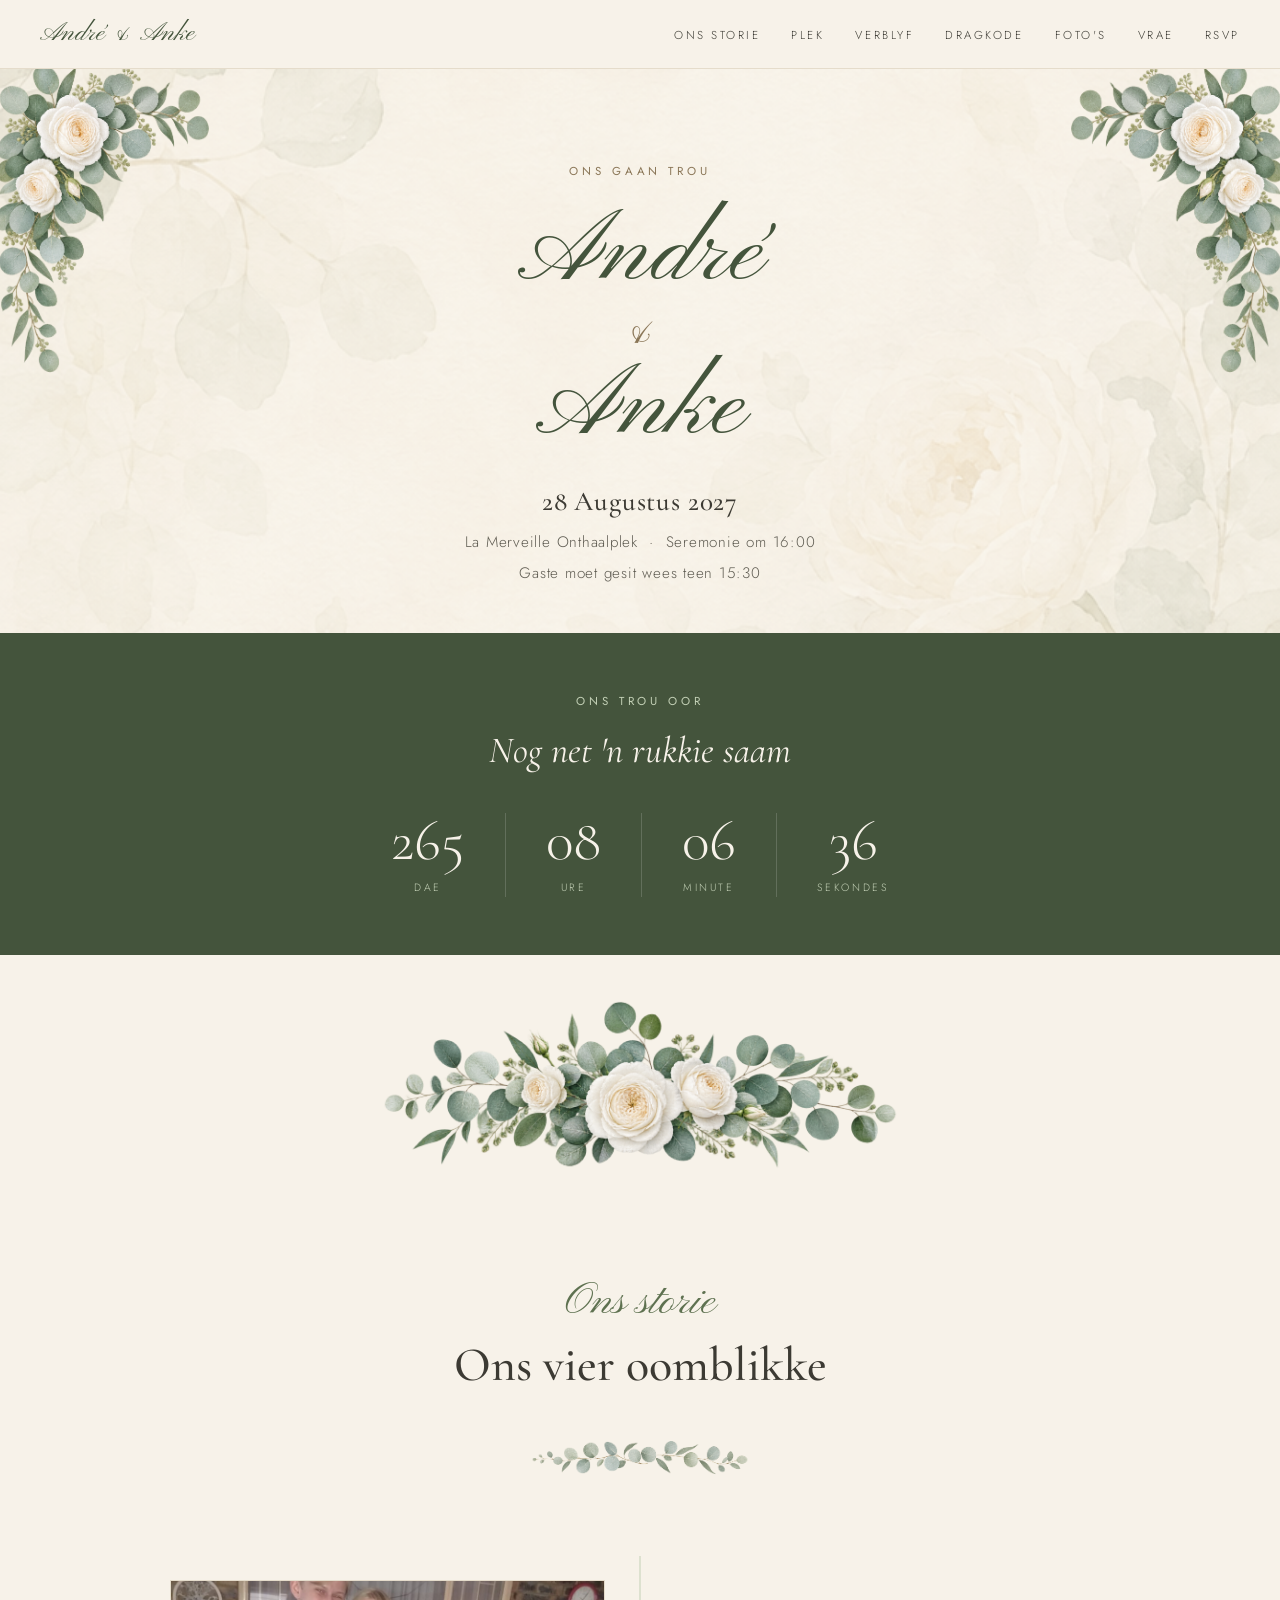
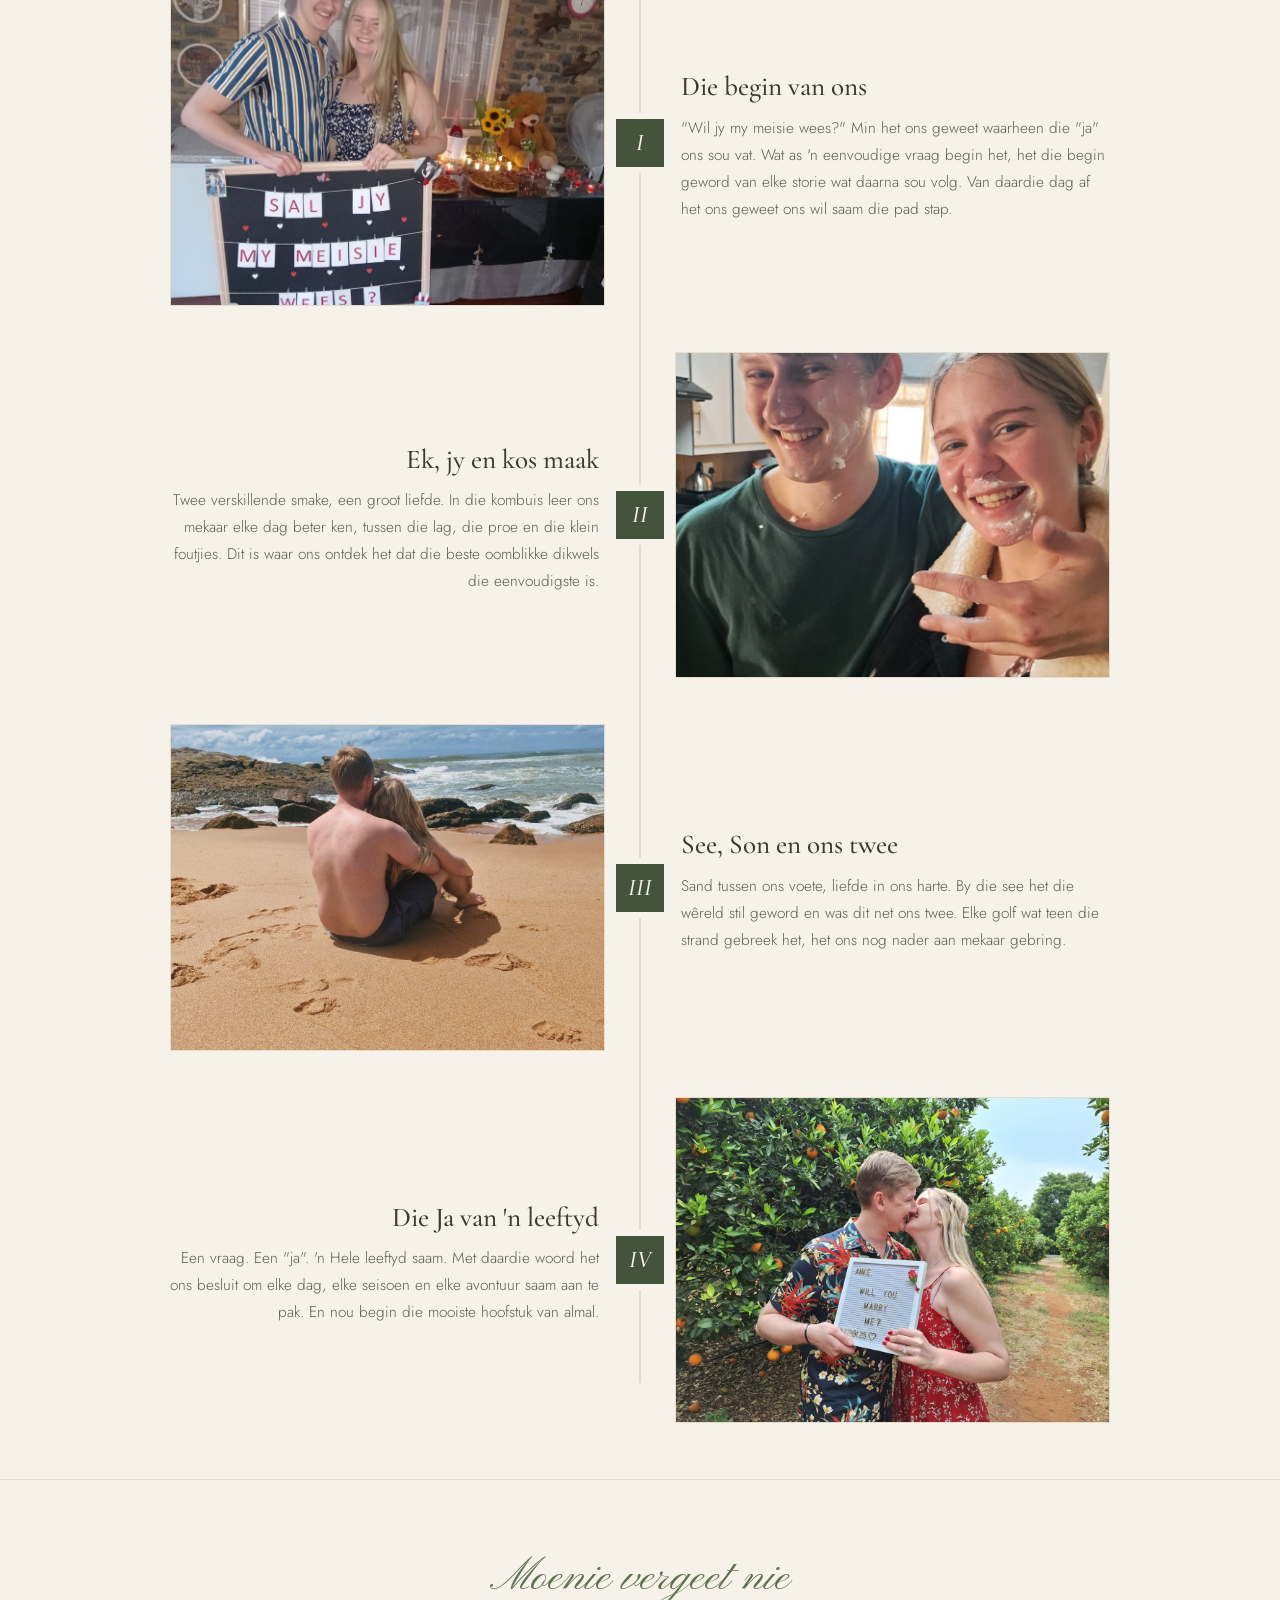
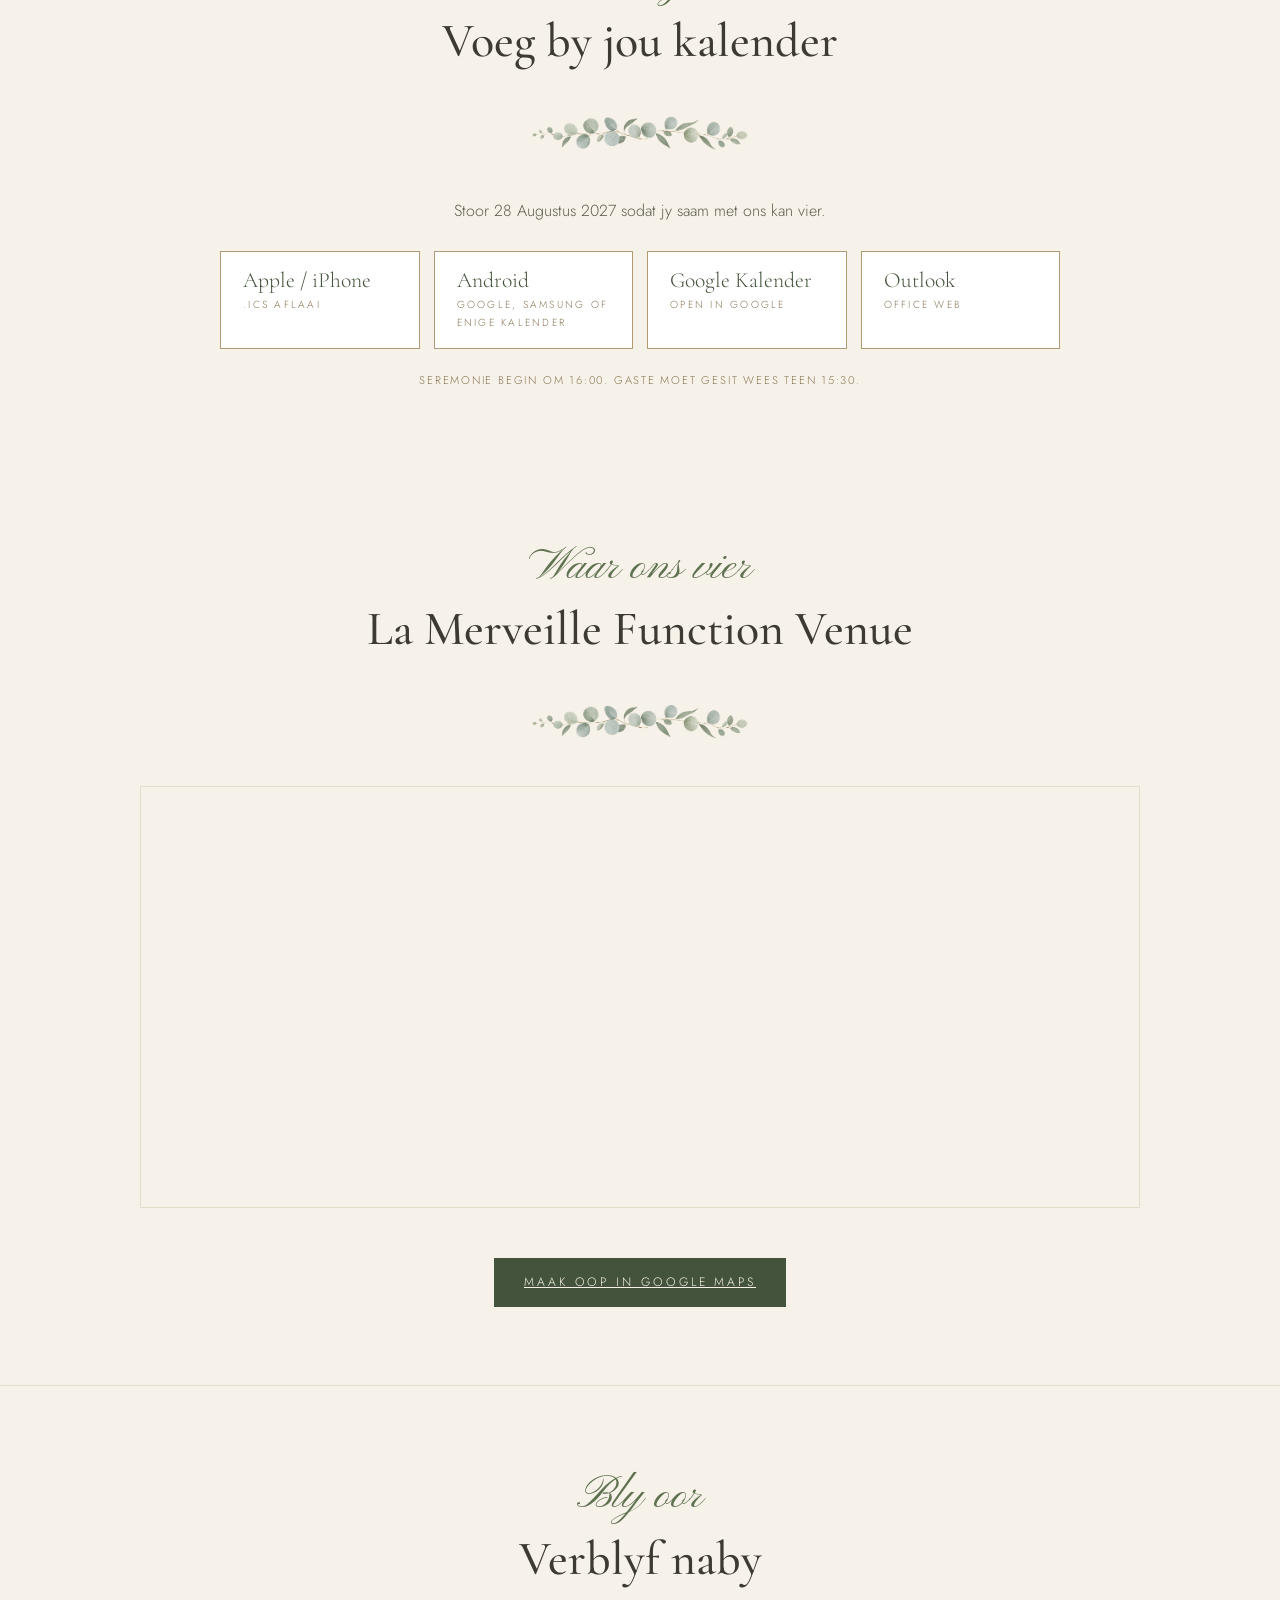
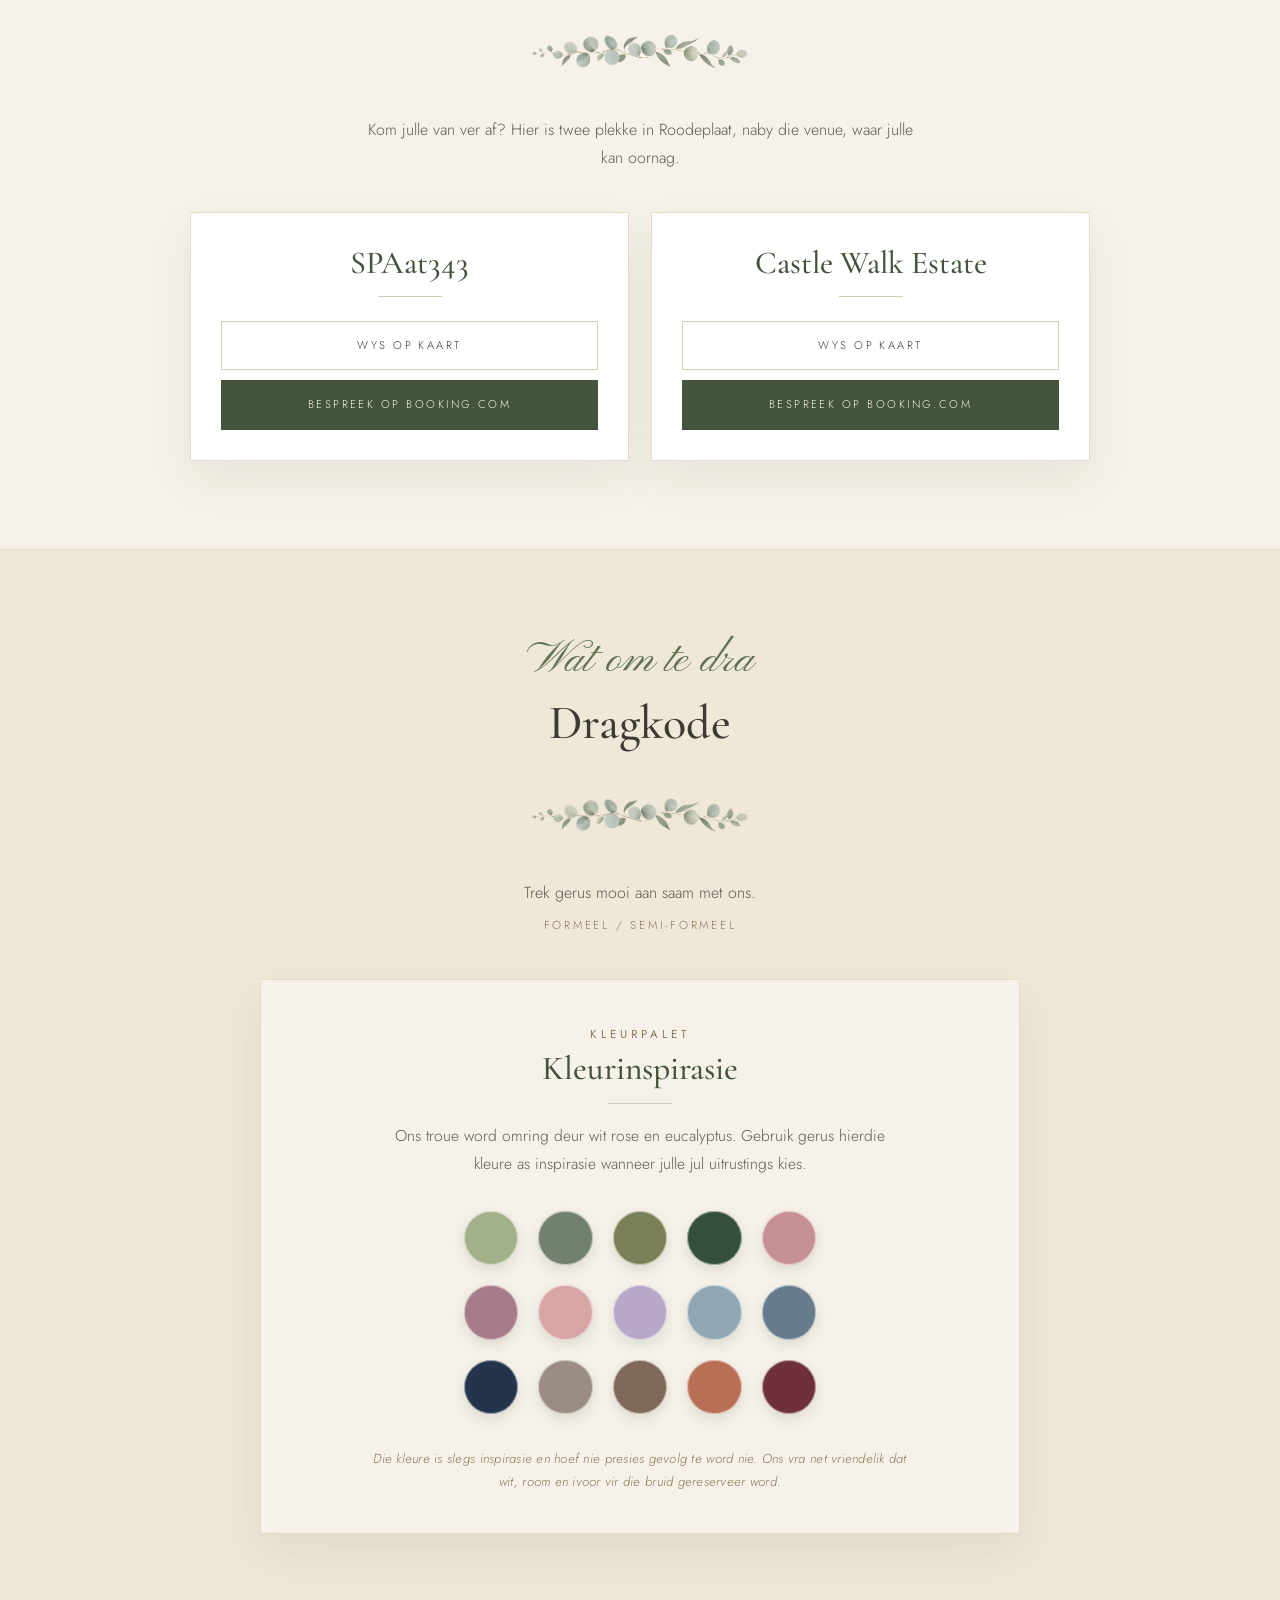
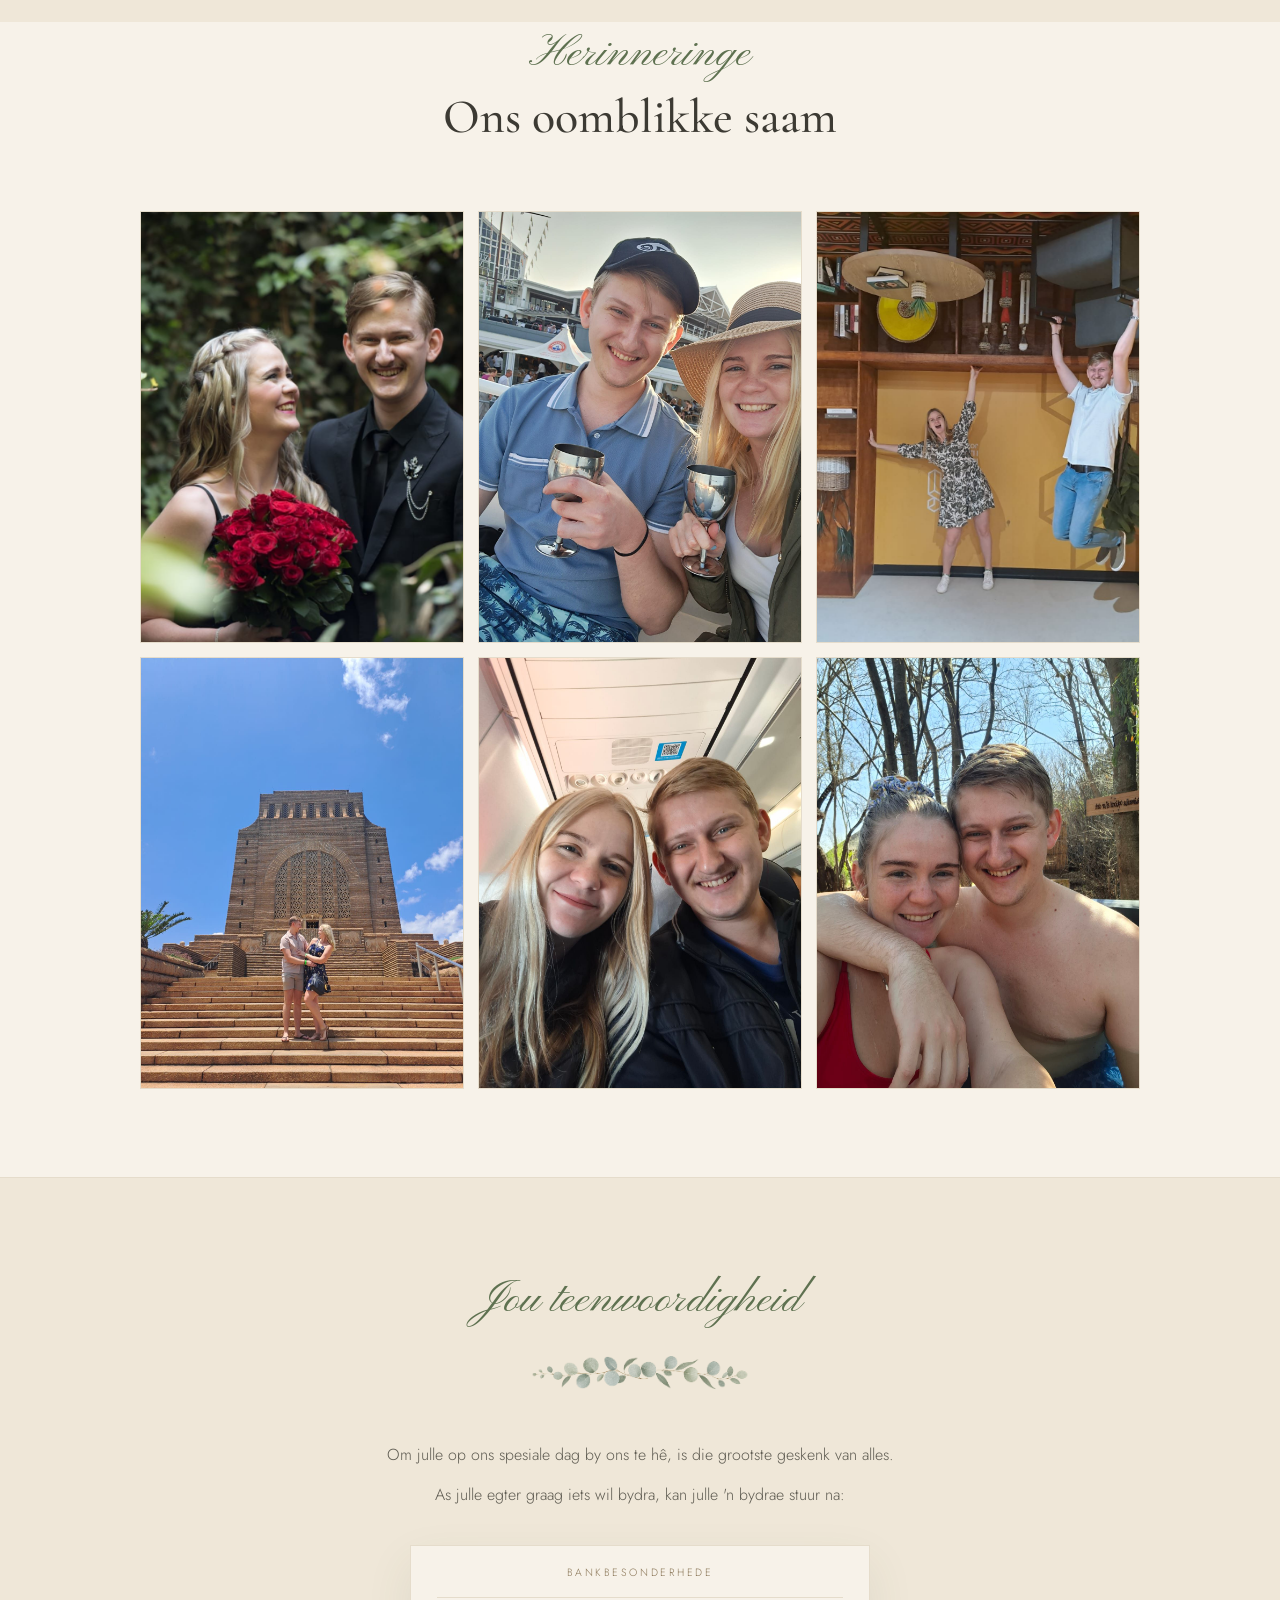
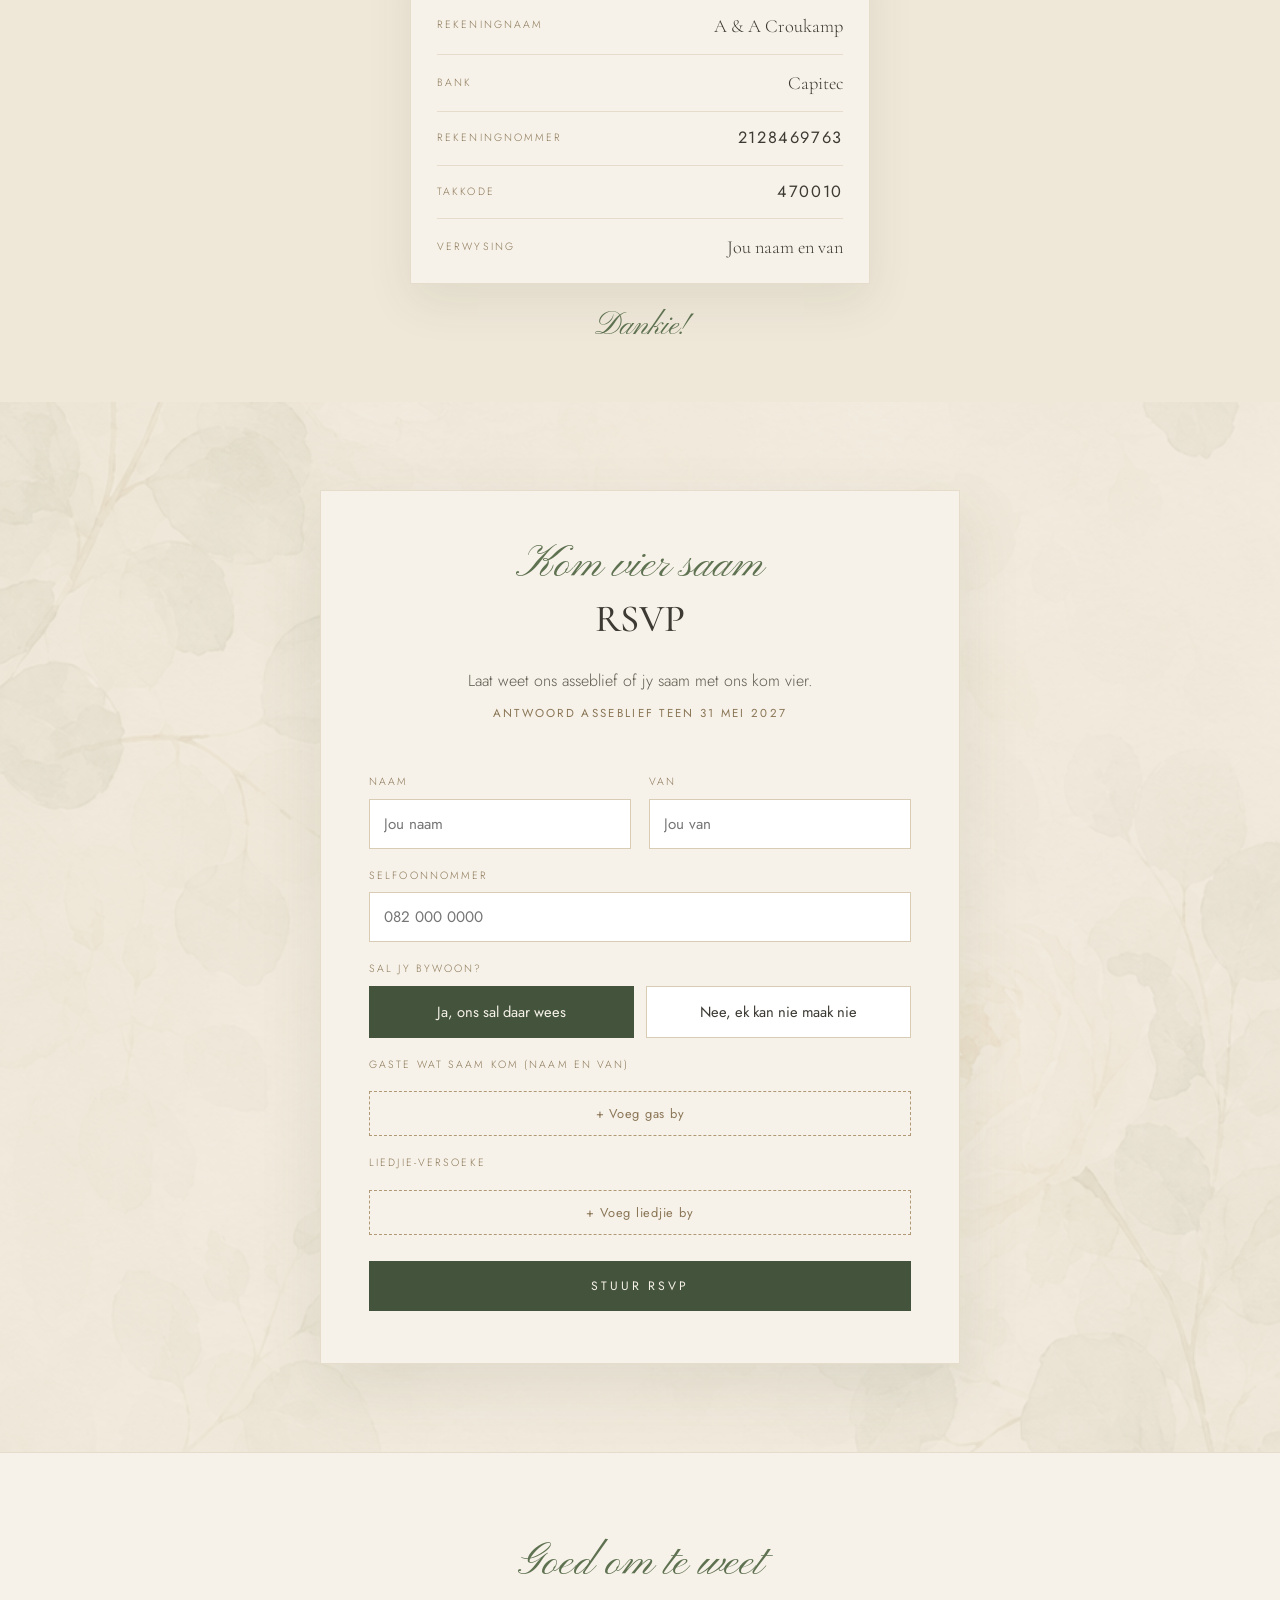
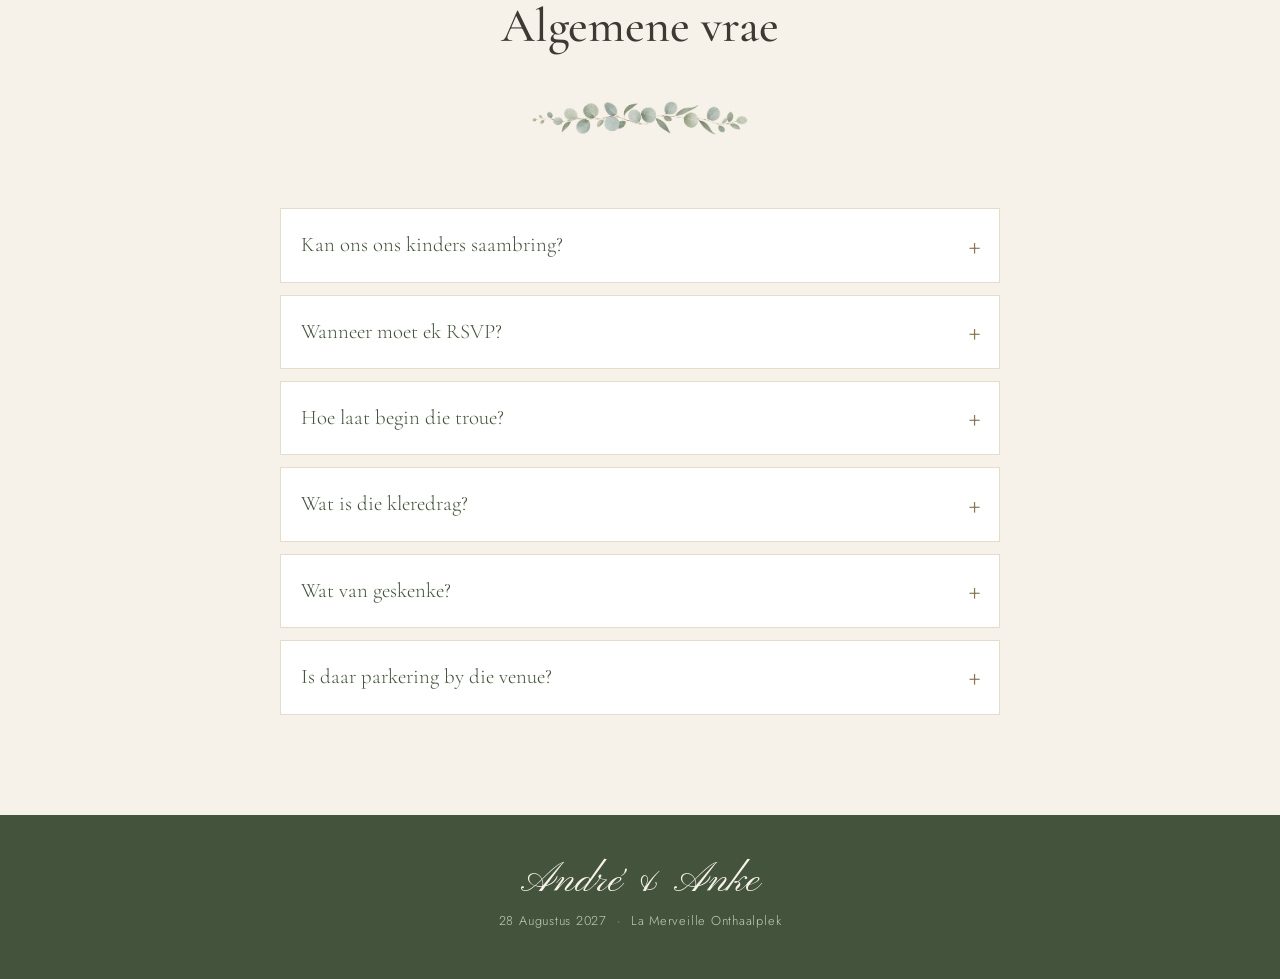
==== commit 27b6e215: "Vereenvoudig Verblyf-kaarte: net naam, kaart en Booking.com" ====
--- a/public/index.html
+++ b/public/index.html
@@ -13,7 +13,7 @@
 <link rel="preconnect" href="https://fonts.googleapis.com">
 <link rel="preconnect" href="https://fonts.gstatic.com" crossorigin>
 <link href="https://fonts.googleapis.com/css2?family=Cormorant+Garamond:ital,wght@0,400;0,500;0,600;1,400;1,500&family=Jost:wght@300;400;500&family=Pinyon+Script&display=swap" rel="stylesheet">
-<link rel="stylesheet" href="css/styles.css?v=20260914">
+<link rel="stylesheet" href="css/styles.css?v=20260914b">
 </head>
 <body>
 
@@ -147,38 +147,19 @@
     <p class="stay-lead">Kom julle van ver af? Hier is twee plekke in Roodeplaat, naby die venue, waar julle kan oornag.</p>
     <div class="stay-grid">
       <article class="stay-card">
-        <span class="label">Roodeplaat</span>
         <h3 class="stay-name">SPAat343</h3>
         <div class="stay-rule"></div>
-        <p class="stay-text">'n Groen tuin met 'n swembad en spa.</p>
-        <ul class="stay-features">
-          <li>Ontbyt</li>
-          <li>Gratis WiFi</li>
-          <li>Gratis parkering</li>
-        </ul>
-        <div class="stay-foot">
-          <p class="stay-address">343 3rd Avenue, Plot 343<br>Roodeplaat, 0186</p>
-          <div class="stay-actions">
-            <a class="stay-btn primary" href="https://www.booking.com/searchresults.html?ss=SPAat343%20Roodeplaat" target="_blank" rel="noopener">Bespreek op Booking.com</a>
-            <a class="stay-btn" href="https://www.google.com/maps/search/?api=1&query=343%203rd%20Avenue%2C%20Plot%20343%2C%20Roodeplaat%2C%200186" target="_blank" rel="noopener">Wys op kaart</a>
-          </div>
+        <div class="stay-actions">
+          <a class="stay-btn" href="https://www.google.com/maps/search/?api=1&query=343%203rd%20Avenue%2C%20Plot%20343%2C%20Roodeplaat%2C%200186" target="_blank" rel="noopener">Wys op kaart</a>
+          <a class="stay-btn primary" href="https://www.booking.com/searchresults.html?ss=SPAat343%20Roodeplaat" target="_blank" rel="noopener">Bespreek op Booking.com</a>
         </div>
       </article>
       <article class="stay-card">
-        <span class="label">Roodeplaat</span>
         <h3 class="stay-name">Castle Walk Estate</h3>
         <div class="stay-rule"></div>
-        <p class="stay-text">'n Kasteelstyl-landgoed met balkonne en wit rose in die tuin.</p>
-        <ul class="stay-features">
-          <li>Gratis WiFi</li>
-          <li>Yskas en mikrogolfoond</li>
-        </ul>
-        <div class="stay-foot">
-          <p class="stay-address">125 Castlewalk Road<br>Roodeplaat, 0186</p>
-          <div class="stay-actions">
-            <a class="stay-btn primary" href="https://www.booking.com/searchresults.html?ss=Castle%20Walk%20Estate%20Roodeplaat" target="_blank" rel="noopener">Bespreek op Booking.com</a>
-            <a class="stay-btn" href="https://www.google.com/maps/search/?api=1&query=125%20Castlewalk%20Road%2C%20Roodeplaat%2C%200186" target="_blank" rel="noopener">Wys op kaart</a>
-          </div>
+        <div class="stay-actions">
+          <a class="stay-btn" href="https://www.google.com/maps/search/?api=1&query=125%20Castlewalk%20Road%2C%20Roodeplaat%2C%200186" target="_blank" rel="noopener">Wys op kaart</a>
+          <a class="stay-btn primary" href="https://www.booking.com/searchresults.html?ss=Castle%20Walk%20Estate%20Roodeplaat" target="_blank" rel="noopener">Bespreek op Booking.com</a>
         </div>
       </article>
     </div>
--- a/public/css/styles.css
+++ b/public/css/styles.css
@@ -498,16 +498,10 @@
 .stay{padding:88px 40px;text-align:center;background:var(--ivory);border-top:1px solid var(--line);}
 .stay-lead{max-width:560px;margin:0 auto;color:var(--muted);}
 .stay-grid{display:grid;grid-template-columns:1fr;gap:22px;max-width:900px;margin:40px auto 0;}
-.stay-card{display:flex;flex-direction:column;background:#fff;border:1px solid var(--line);padding:36px 30px 30px;box-shadow:0 18px 44px rgba(68,84,60,.09);}
-.stay-card .label{display:block;}
-.stay-name{font-size:2rem;line-height:1.15;margin-top:6px;color:var(--green-deep);}
+.stay-card{background:#fff;border:1px solid var(--line);padding:32px 30px 30px;box-shadow:0 18px 44px rgba(68,84,60,.09);}
+.stay-name{font-size:2rem;line-height:1.15;color:var(--green-deep);}
 .stay-rule{width:64px;height:1px;background:var(--sage);margin:14px auto 0;}
-.stay-text{margin-top:16px;color:var(--muted);font-size:.96rem;}
-.stay-features{list-style:none;display:flex;flex-wrap:wrap;justify-content:center;gap:8px;margin-top:18px;}
-.stay-features li{padding:5px 12px;border:1px solid var(--sage);background:var(--ivory);color:var(--green-deep);font-size:.62rem;text-transform:uppercase;letter-spacing:.16em;line-height:1.6;}
-.stay-foot{margin-top:auto;padding-top:22px;}
-.stay-address{padding-top:18px;border-top:1px solid var(--line);font-family:'Cormorant Garamond',serif;font-size:1.15rem;line-height:1.45;color:var(--ink);}
-.stay-actions{display:flex;flex-direction:column;gap:10px;margin-top:20px;}
+.stay-actions{display:flex;flex-direction:column;gap:10px;margin-top:24px;}
 .stay-btn{display:block;text-decoration:none;padding:14px 18px;border:1px solid #d8ccb4;background:#fff;color:var(--ink);font-family:'Jost',sans-serif;font-size:.7rem;text-transform:uppercase;letter-spacing:.22em;transition:background .2s,border-color .2s,color .2s;}
 .stay-btn:hover{border-color:var(--green);color:var(--green-deep);}
 .stay-btn.primary{background:var(--green-deep);border-color:var(--green-deep);color:var(--ivory);}
@@ -521,6 +515,6 @@
 @media(max-width:760px){
   .stay{padding:60px 22px;}
   .stay-grid{margin-top:32px;}
-  .stay-card{padding:30px 20px 24px;}
+  .stay-card{padding:26px 20px 22px;}
   .stay-name{font-size:1.75rem;}
 }
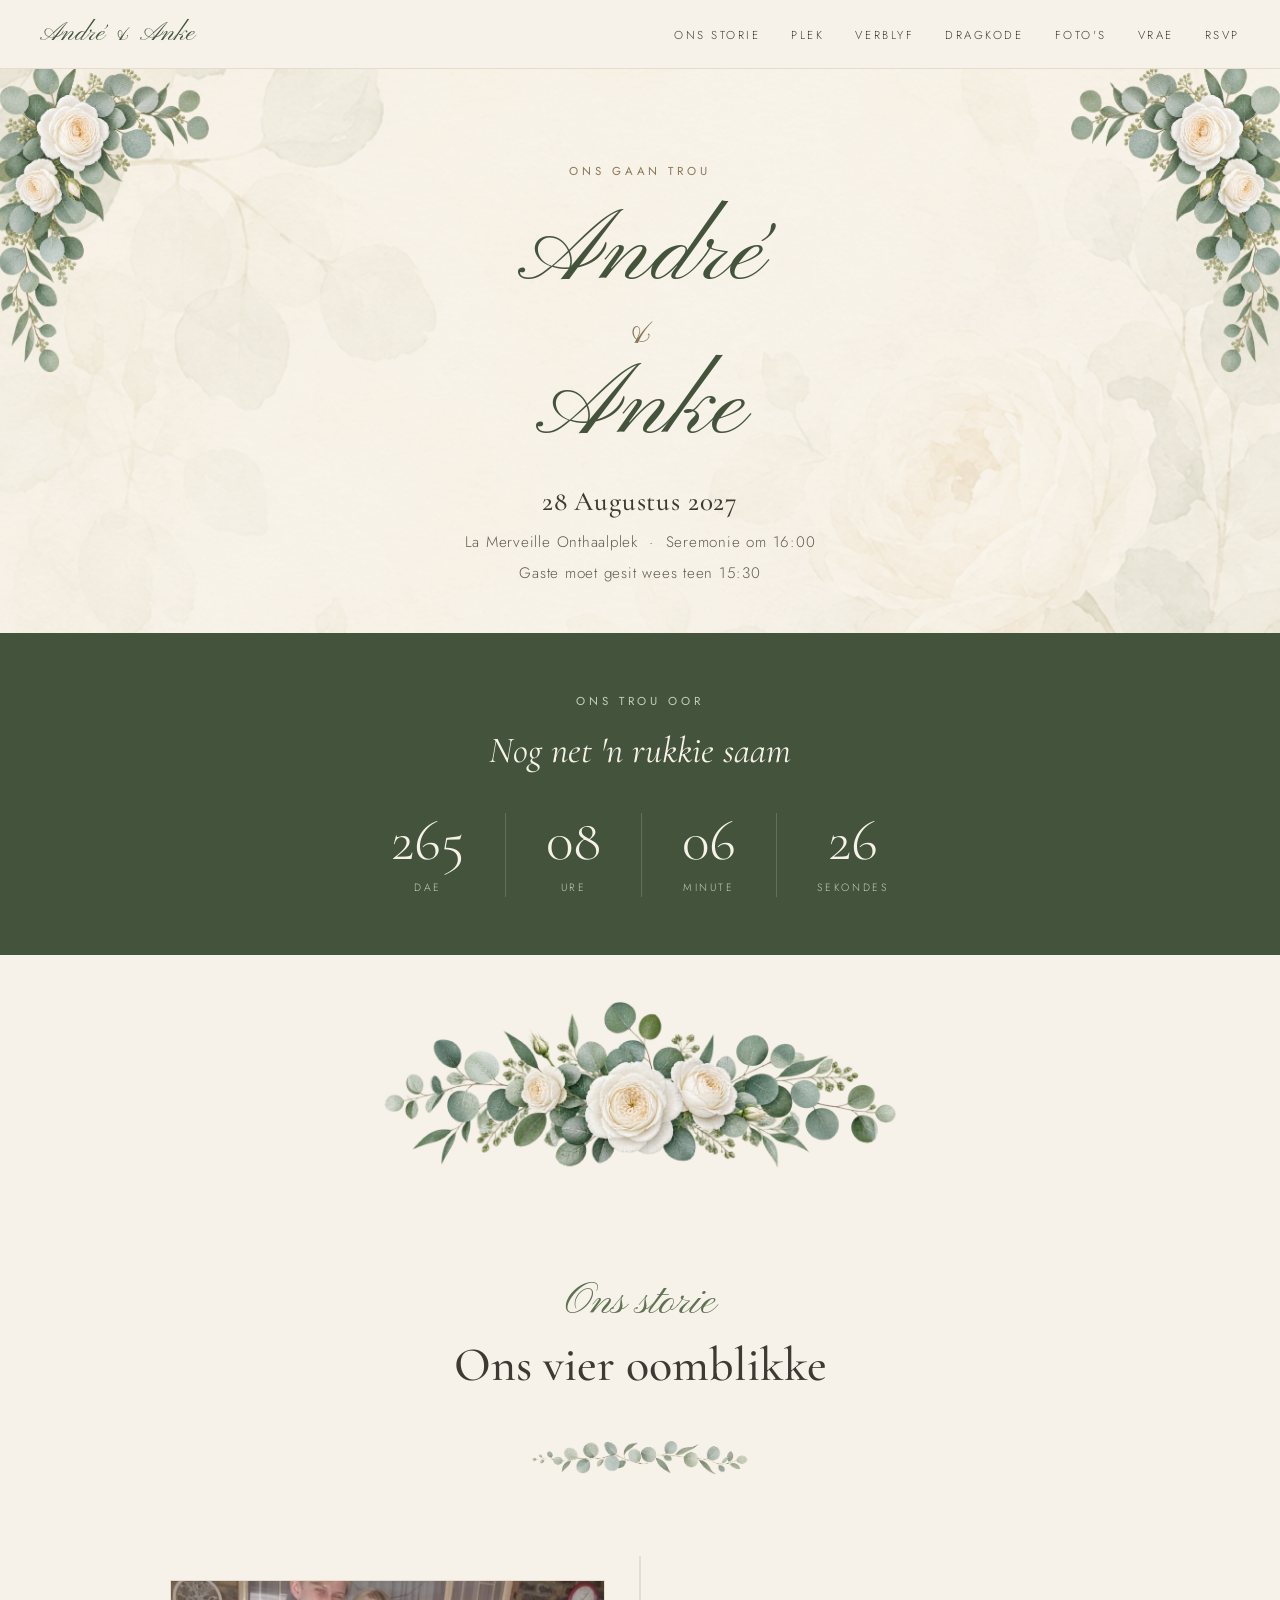
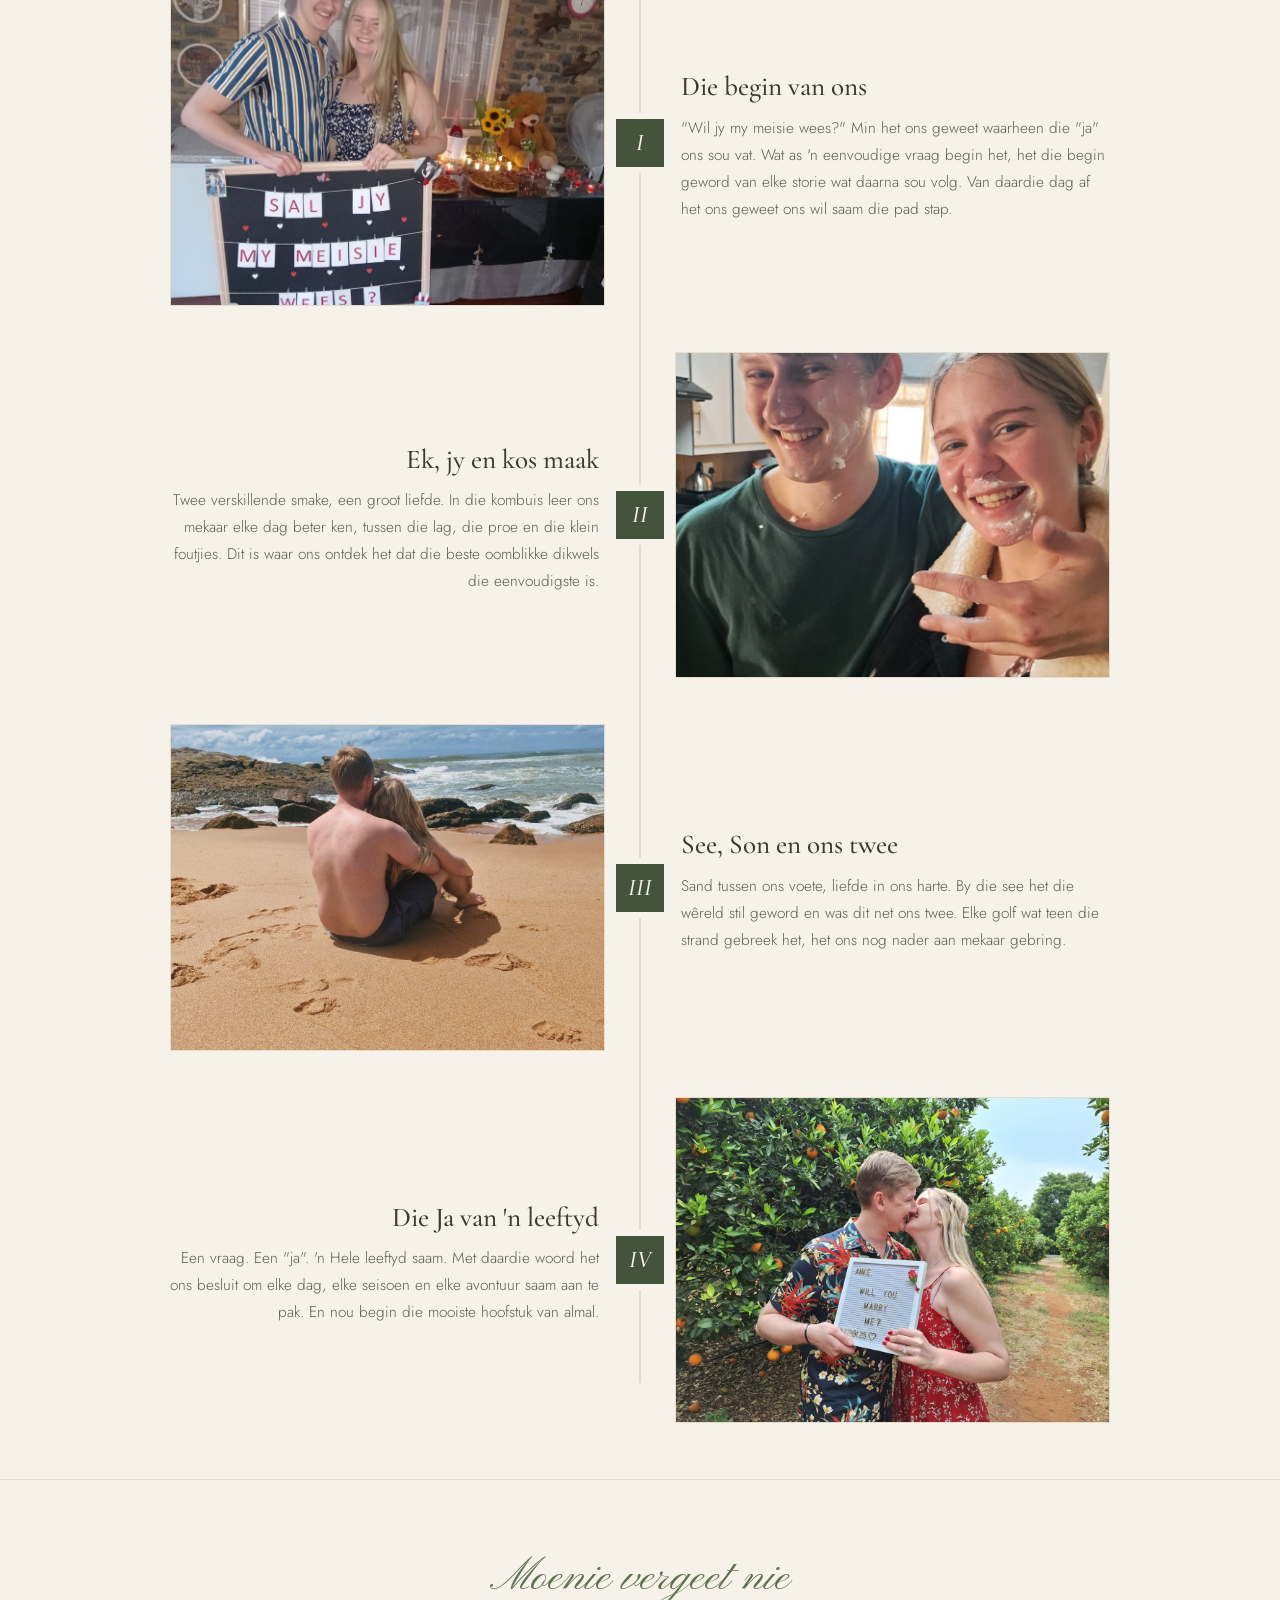
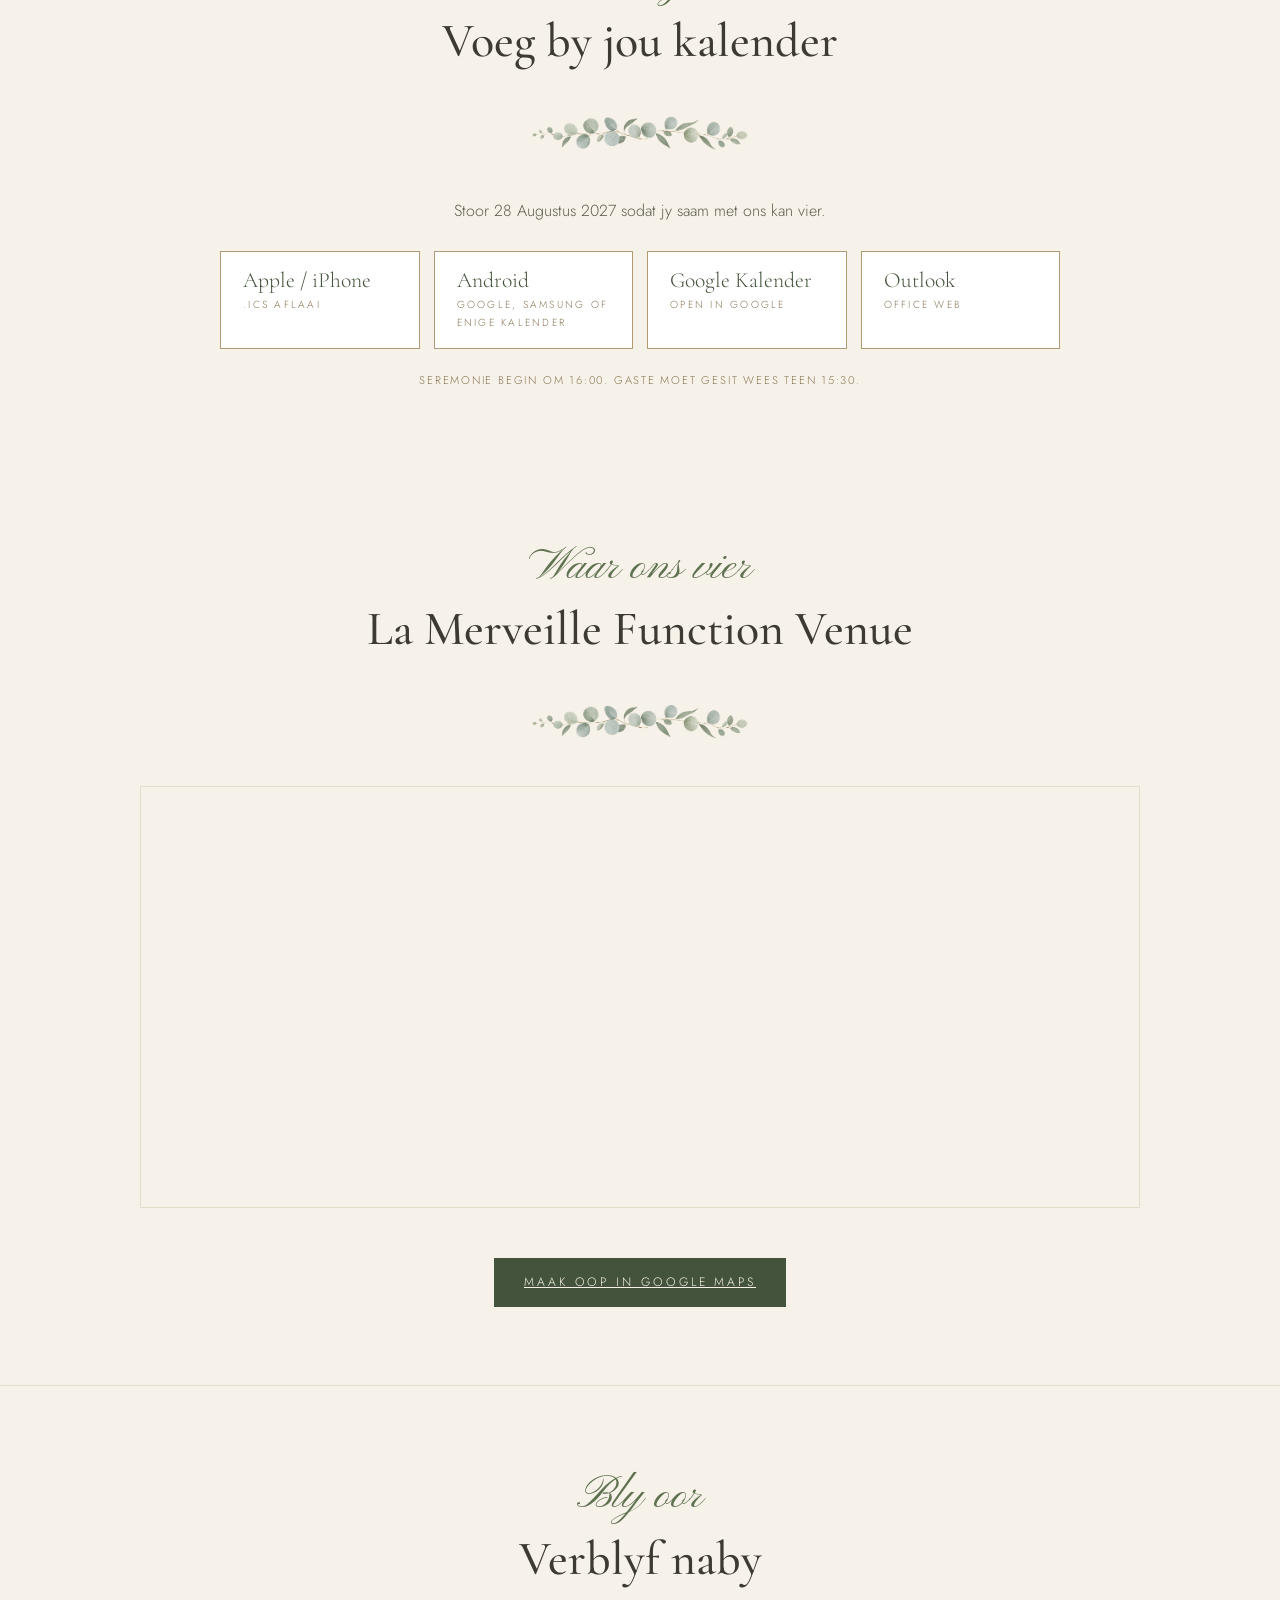
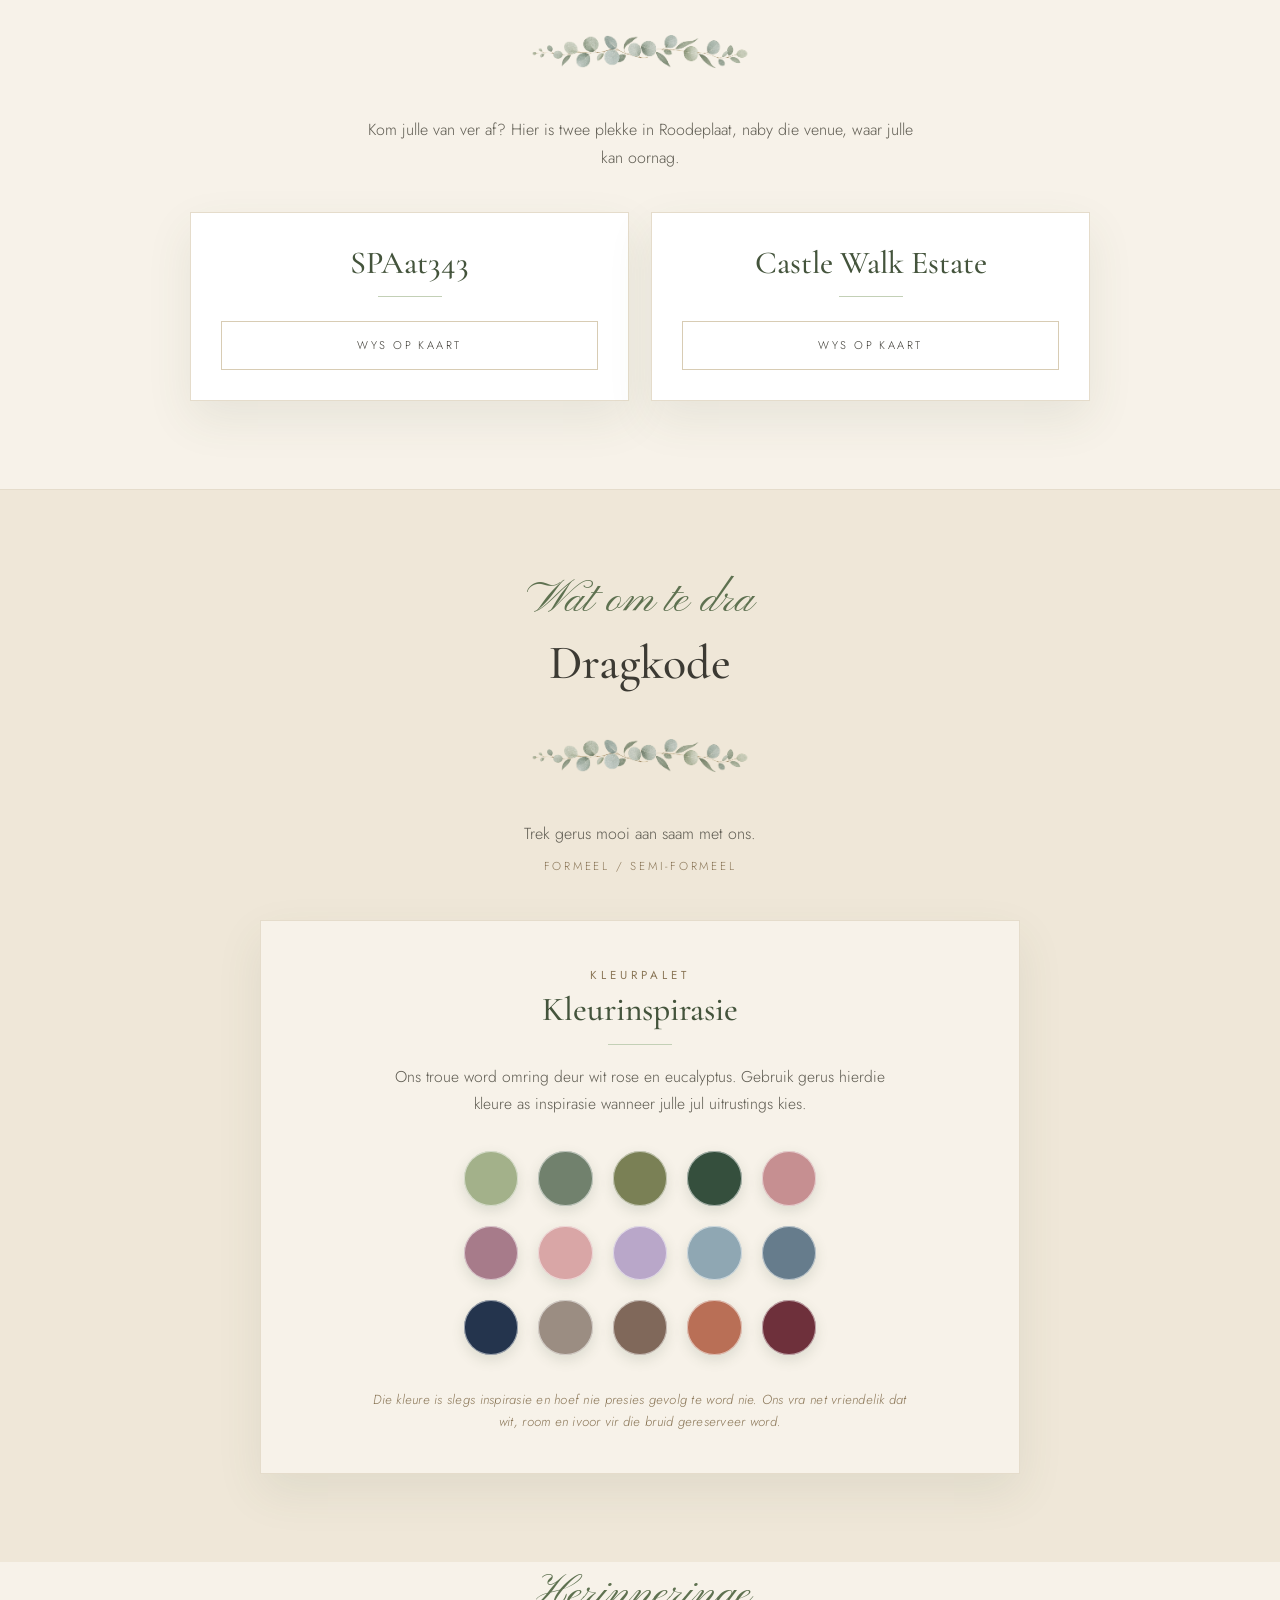
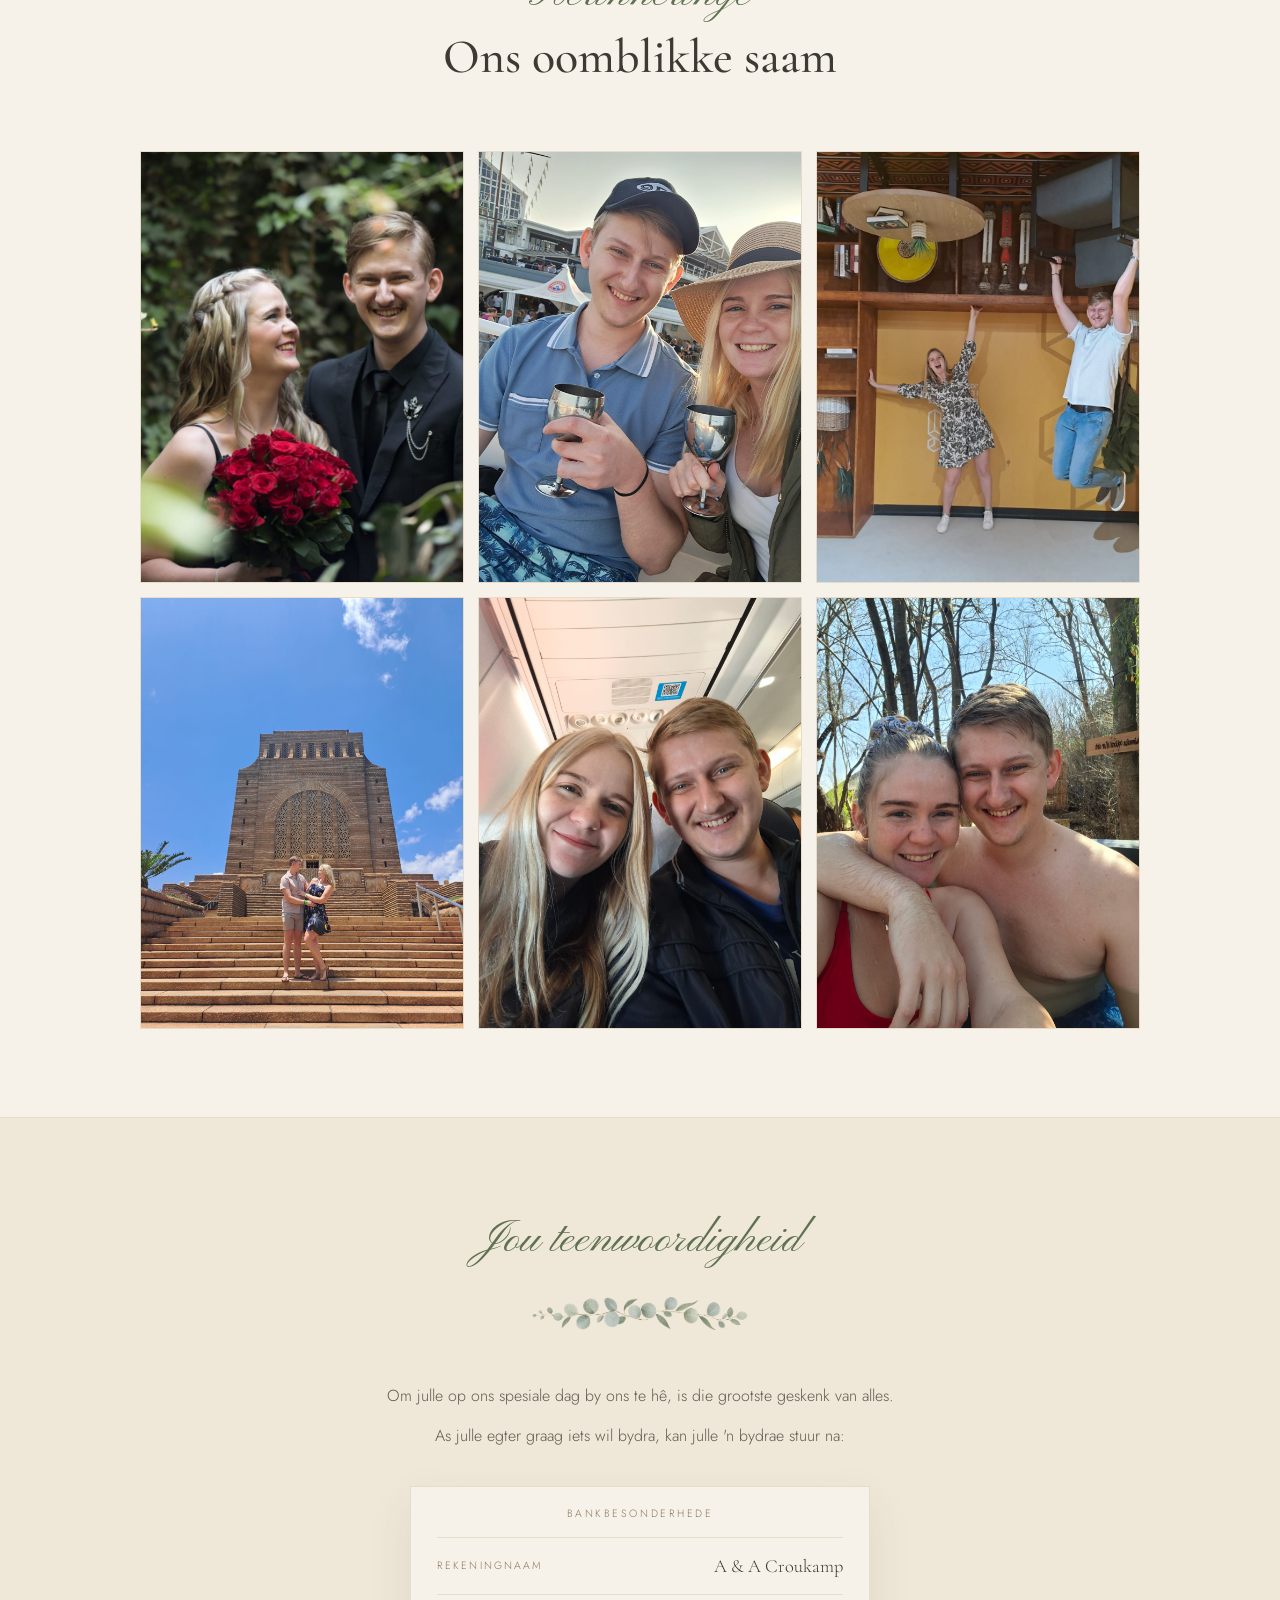
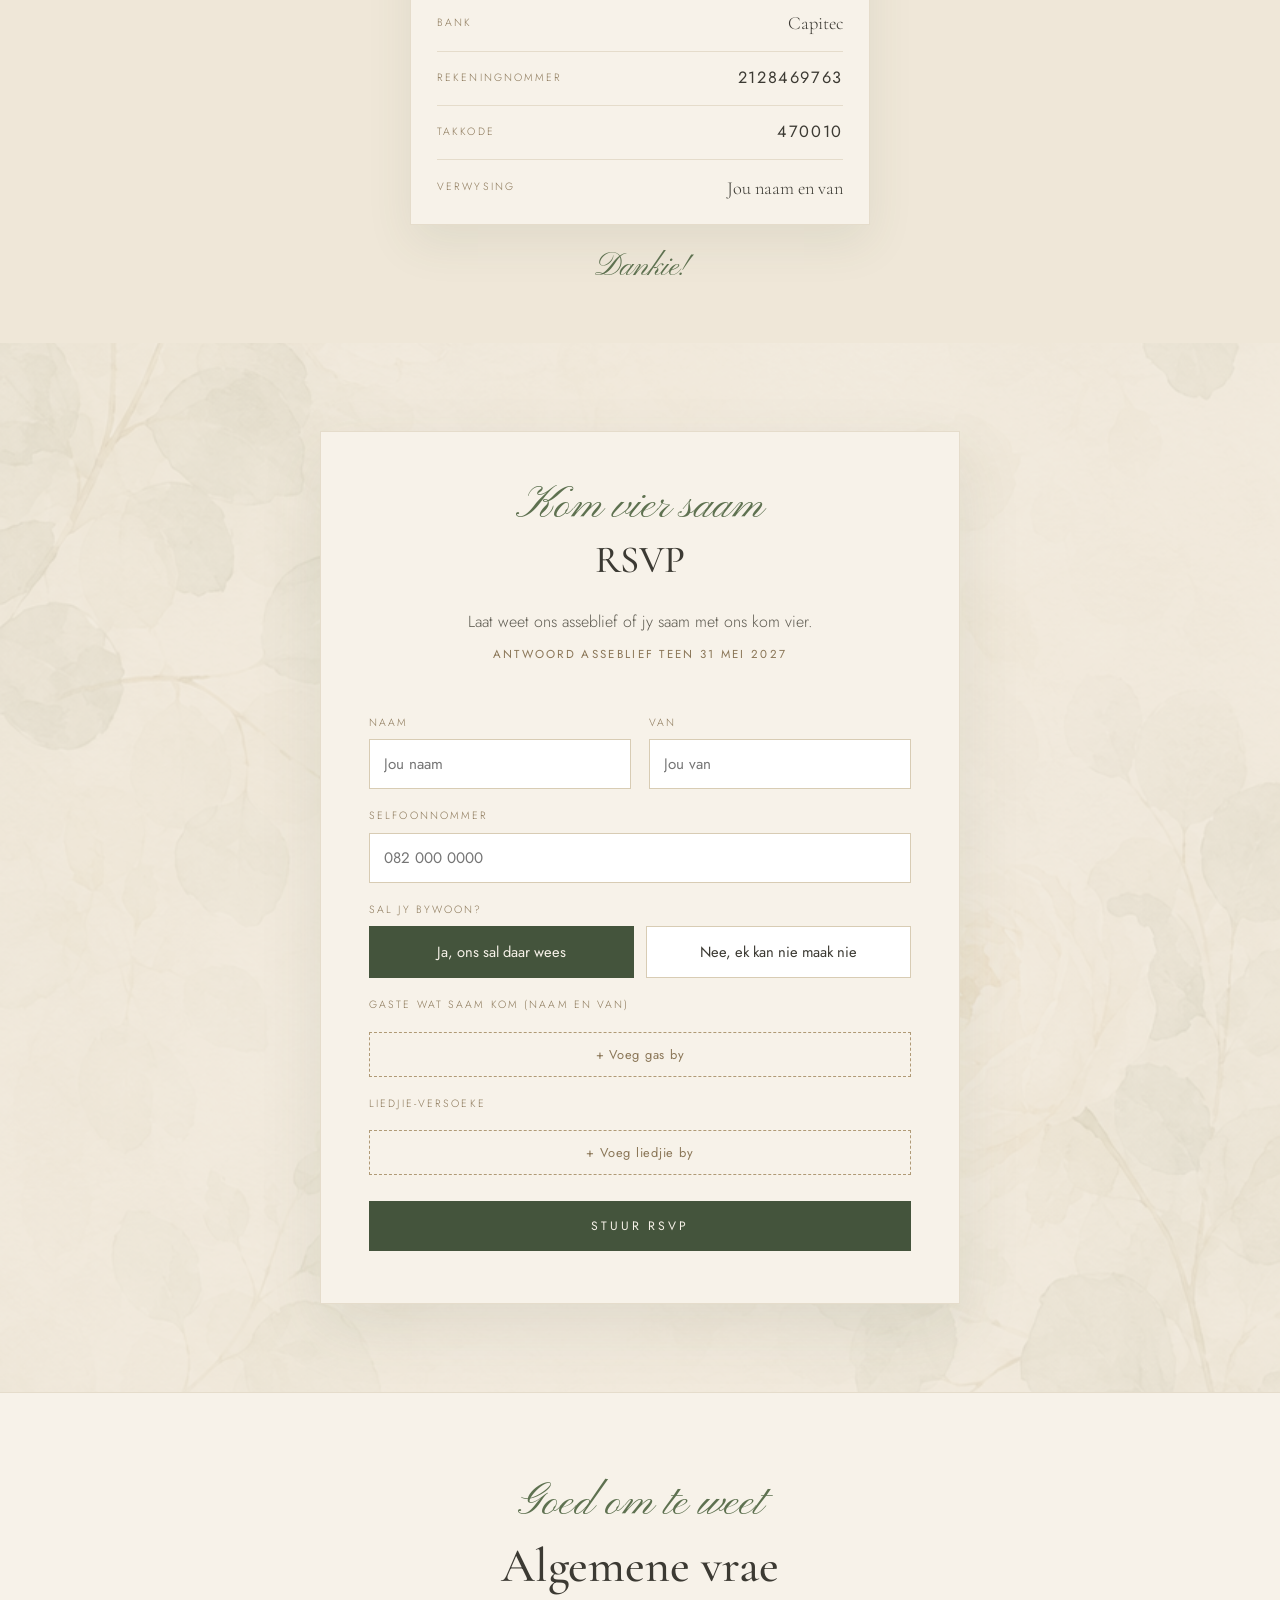
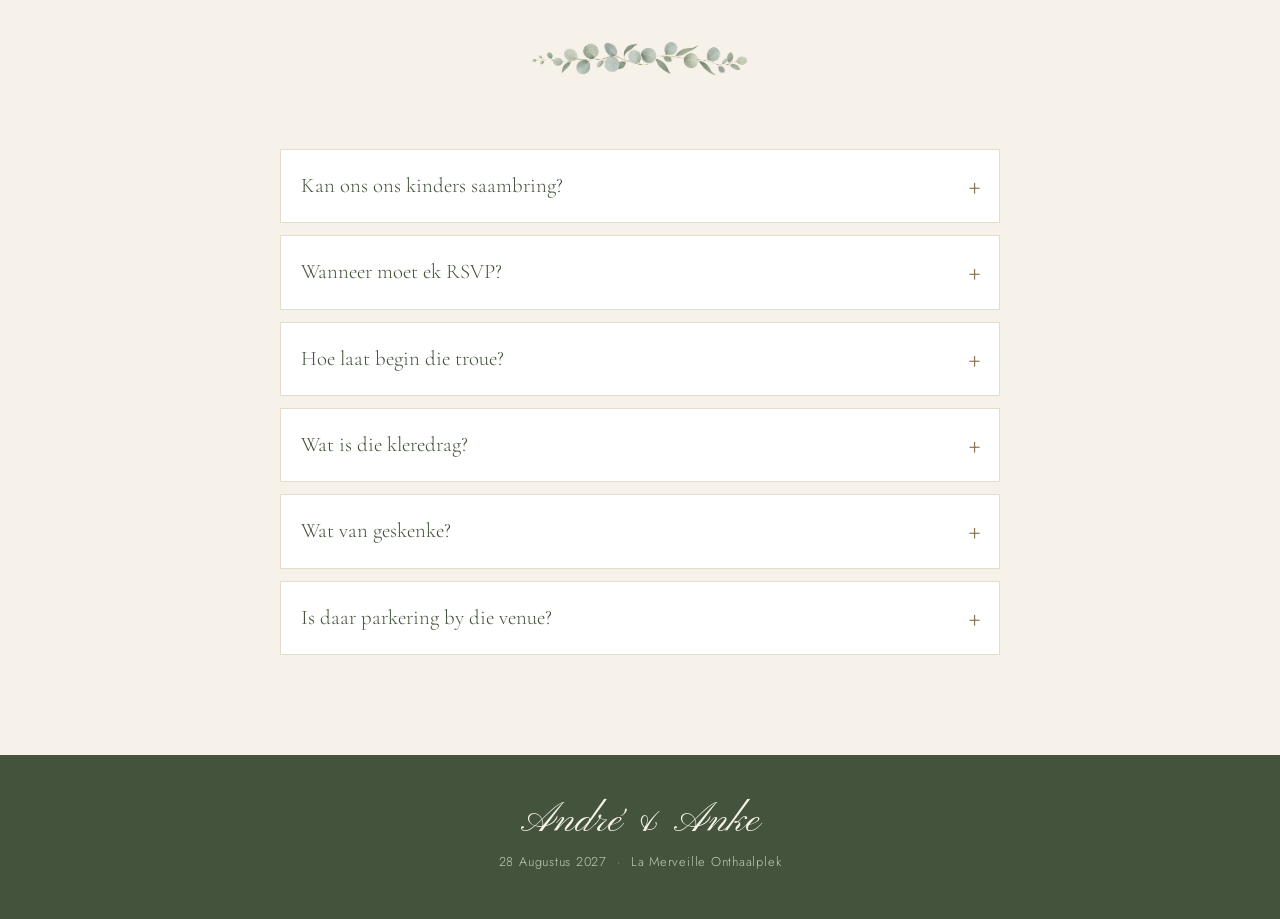
==== commit 8fa003b8: "Verwyder Booking.com-knoppie uit Verblyf-kaarte" ====
--- a/public/index.html
+++ b/public/index.html
@@ -13,7 +13,7 @@
 <link rel="preconnect" href="https://fonts.googleapis.com">
 <link rel="preconnect" href="https://fonts.gstatic.com" crossorigin>
 <link href="https://fonts.googleapis.com/css2?family=Cormorant+Garamond:ital,wght@0,400;0,500;0,600;1,400;1,500&family=Jost:wght@300;400;500&family=Pinyon+Script&display=swap" rel="stylesheet">
-<link rel="stylesheet" href="css/styles.css?v=20260914b">
+<link rel="stylesheet" href="css/styles.css?v=20260914c">
 </head>
 <body>
 
@@ -149,18 +149,12 @@
       <article class="stay-card">
         <h3 class="stay-name">SPAat343</h3>
         <div class="stay-rule"></div>
-        <div class="stay-actions">
-          <a class="stay-btn" href="https://www.google.com/maps/search/?api=1&query=343%203rd%20Avenue%2C%20Plot%20343%2C%20Roodeplaat%2C%200186" target="_blank" rel="noopener">Wys op kaart</a>
-          <a class="stay-btn primary" href="https://www.booking.com/searchresults.html?ss=SPAat343%20Roodeplaat" target="_blank" rel="noopener">Bespreek op Booking.com</a>
-        </div>
+        <a class="stay-btn" href="https://www.google.com/maps/search/?api=1&query=343%203rd%20Avenue%2C%20Plot%20343%2C%20Roodeplaat%2C%200186" target="_blank" rel="noopener">Wys op kaart</a>
       </article>
       <article class="stay-card">
         <h3 class="stay-name">Castle Walk Estate</h3>
         <div class="stay-rule"></div>
-        <div class="stay-actions">
-          <a class="stay-btn" href="https://www.google.com/maps/search/?api=1&query=125%20Castlewalk%20Road%2C%20Roodeplaat%2C%200186" target="_blank" rel="noopener">Wys op kaart</a>
-          <a class="stay-btn primary" href="https://www.booking.com/searchresults.html?ss=Castle%20Walk%20Estate%20Roodeplaat" target="_blank" rel="noopener">Bespreek op Booking.com</a>
-        </div>
+        <a class="stay-btn" href="https://www.google.com/maps/search/?api=1&query=125%20Castlewalk%20Road%2C%20Roodeplaat%2C%200186" target="_blank" rel="noopener">Wys op kaart</a>
       </article>
     </div>
   </section>
--- a/public/css/styles.css
+++ b/public/css/styles.css
@@ -501,11 +501,8 @@
 .stay-card{background:#fff;border:1px solid var(--line);padding:32px 30px 30px;box-shadow:0 18px 44px rgba(68,84,60,.09);}
 .stay-name{font-size:2rem;line-height:1.15;color:var(--green-deep);}
 .stay-rule{width:64px;height:1px;background:var(--sage);margin:14px auto 0;}
-.stay-actions{display:flex;flex-direction:column;gap:10px;margin-top:24px;}
-.stay-btn{display:block;text-decoration:none;padding:14px 18px;border:1px solid #d8ccb4;background:#fff;color:var(--ink);font-family:'Jost',sans-serif;font-size:.7rem;text-transform:uppercase;letter-spacing:.22em;transition:background .2s,border-color .2s,color .2s;}
+.stay-btn{display:block;margin-top:24px;text-decoration:none;padding:14px 18px;border:1px solid #d8ccb4;background:#fff;color:var(--ink);font-family:'Jost',sans-serif;font-size:.7rem;text-transform:uppercase;letter-spacing:.22em;transition:background .2s,border-color .2s,color .2s;}
 .stay-btn:hover{border-color:var(--green);color:var(--green-deep);}
-.stay-btn.primary{background:var(--green-deep);border-color:var(--green-deep);color:var(--ivory);}
-.stay-btn.primary:hover{background:var(--green);border-color:var(--green);color:var(--ivory);}
 .stay-btn:focus-visible{outline:none;box-shadow:0 0 0 2px var(--sage);}
 
 @media(min-width:761px){
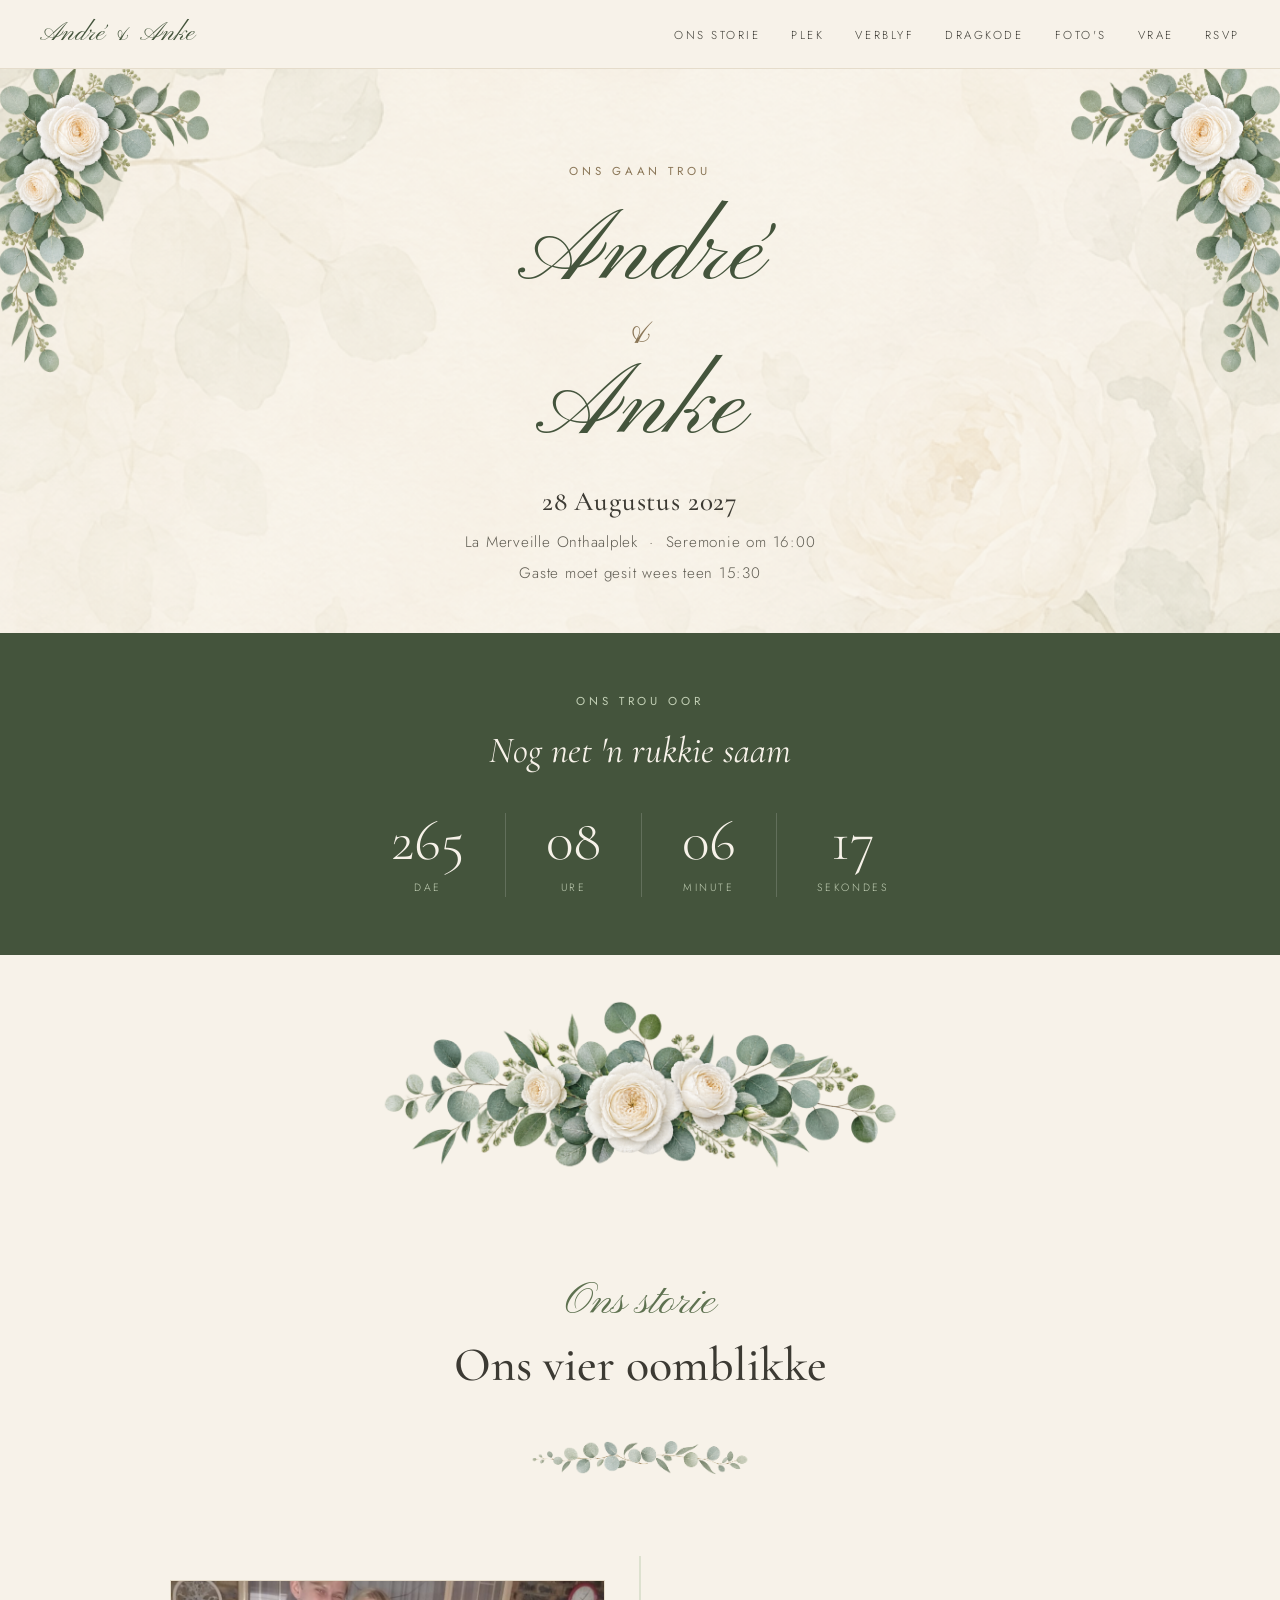
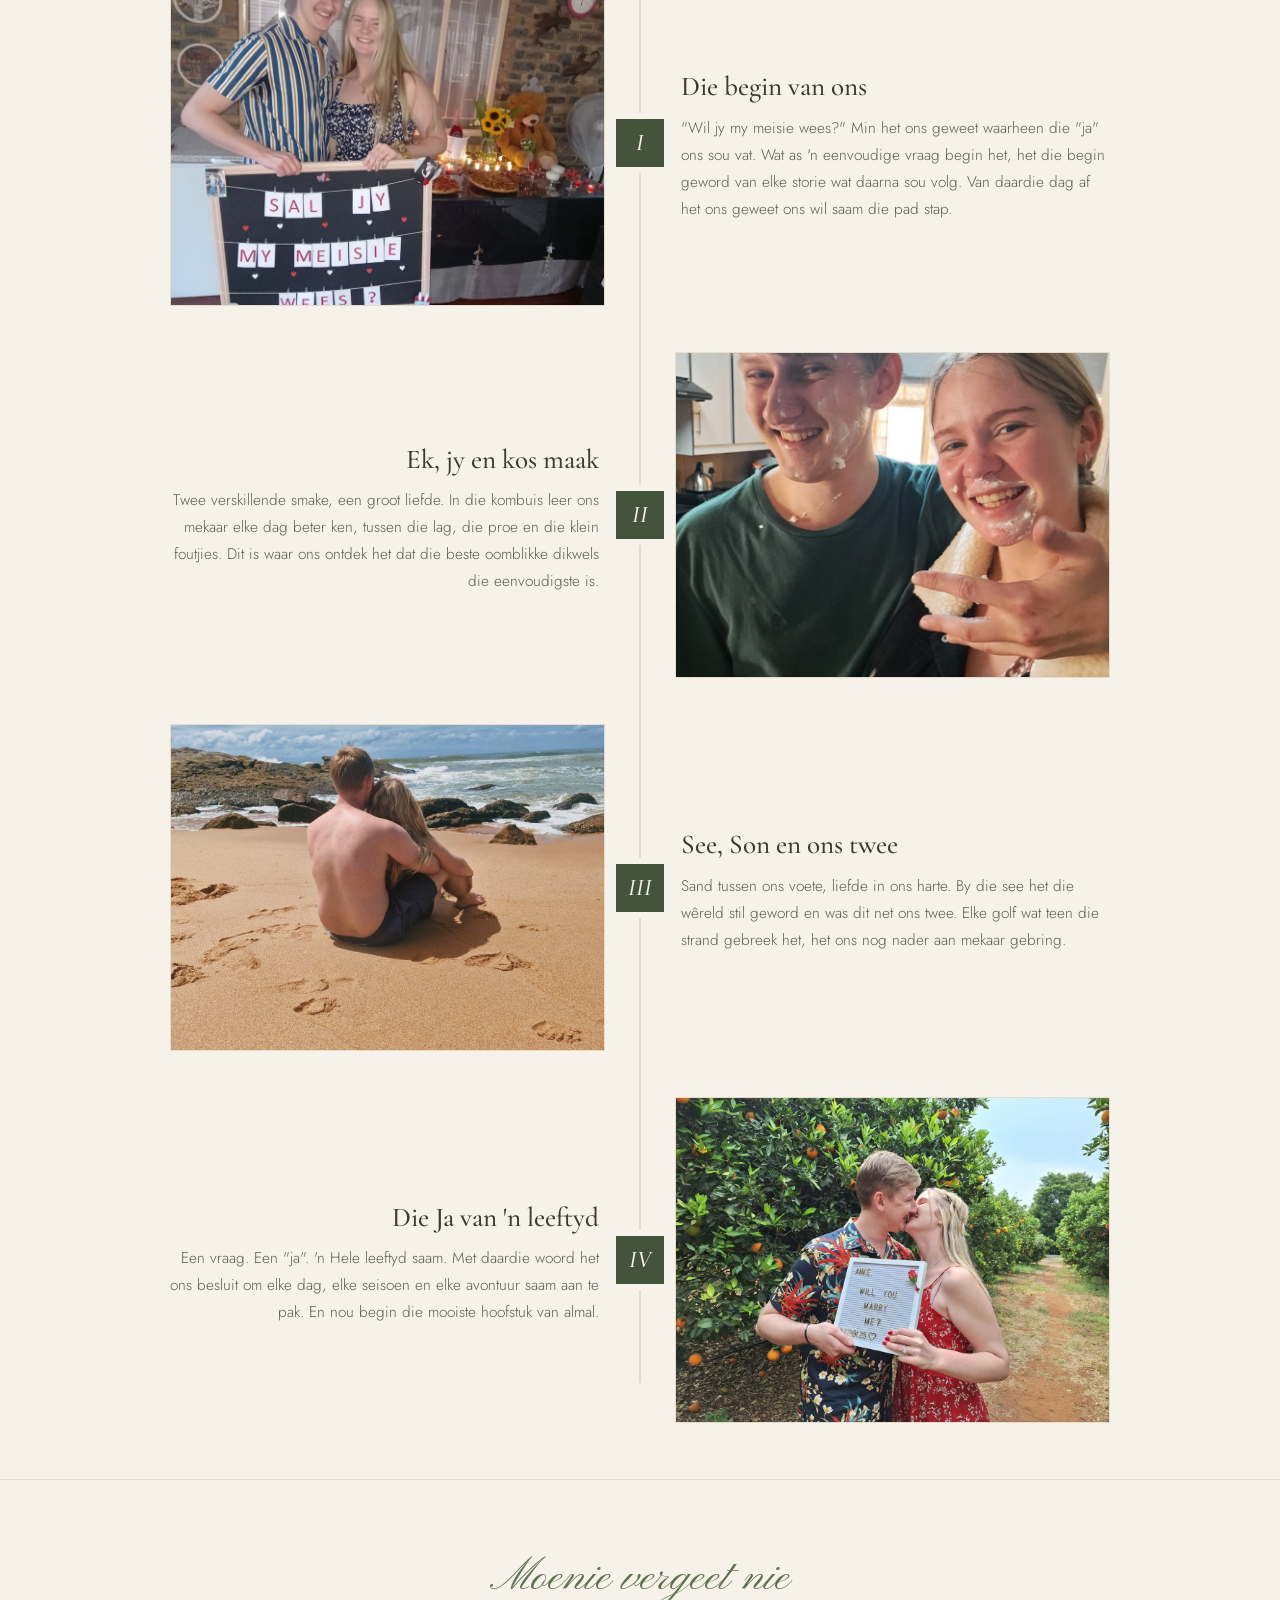
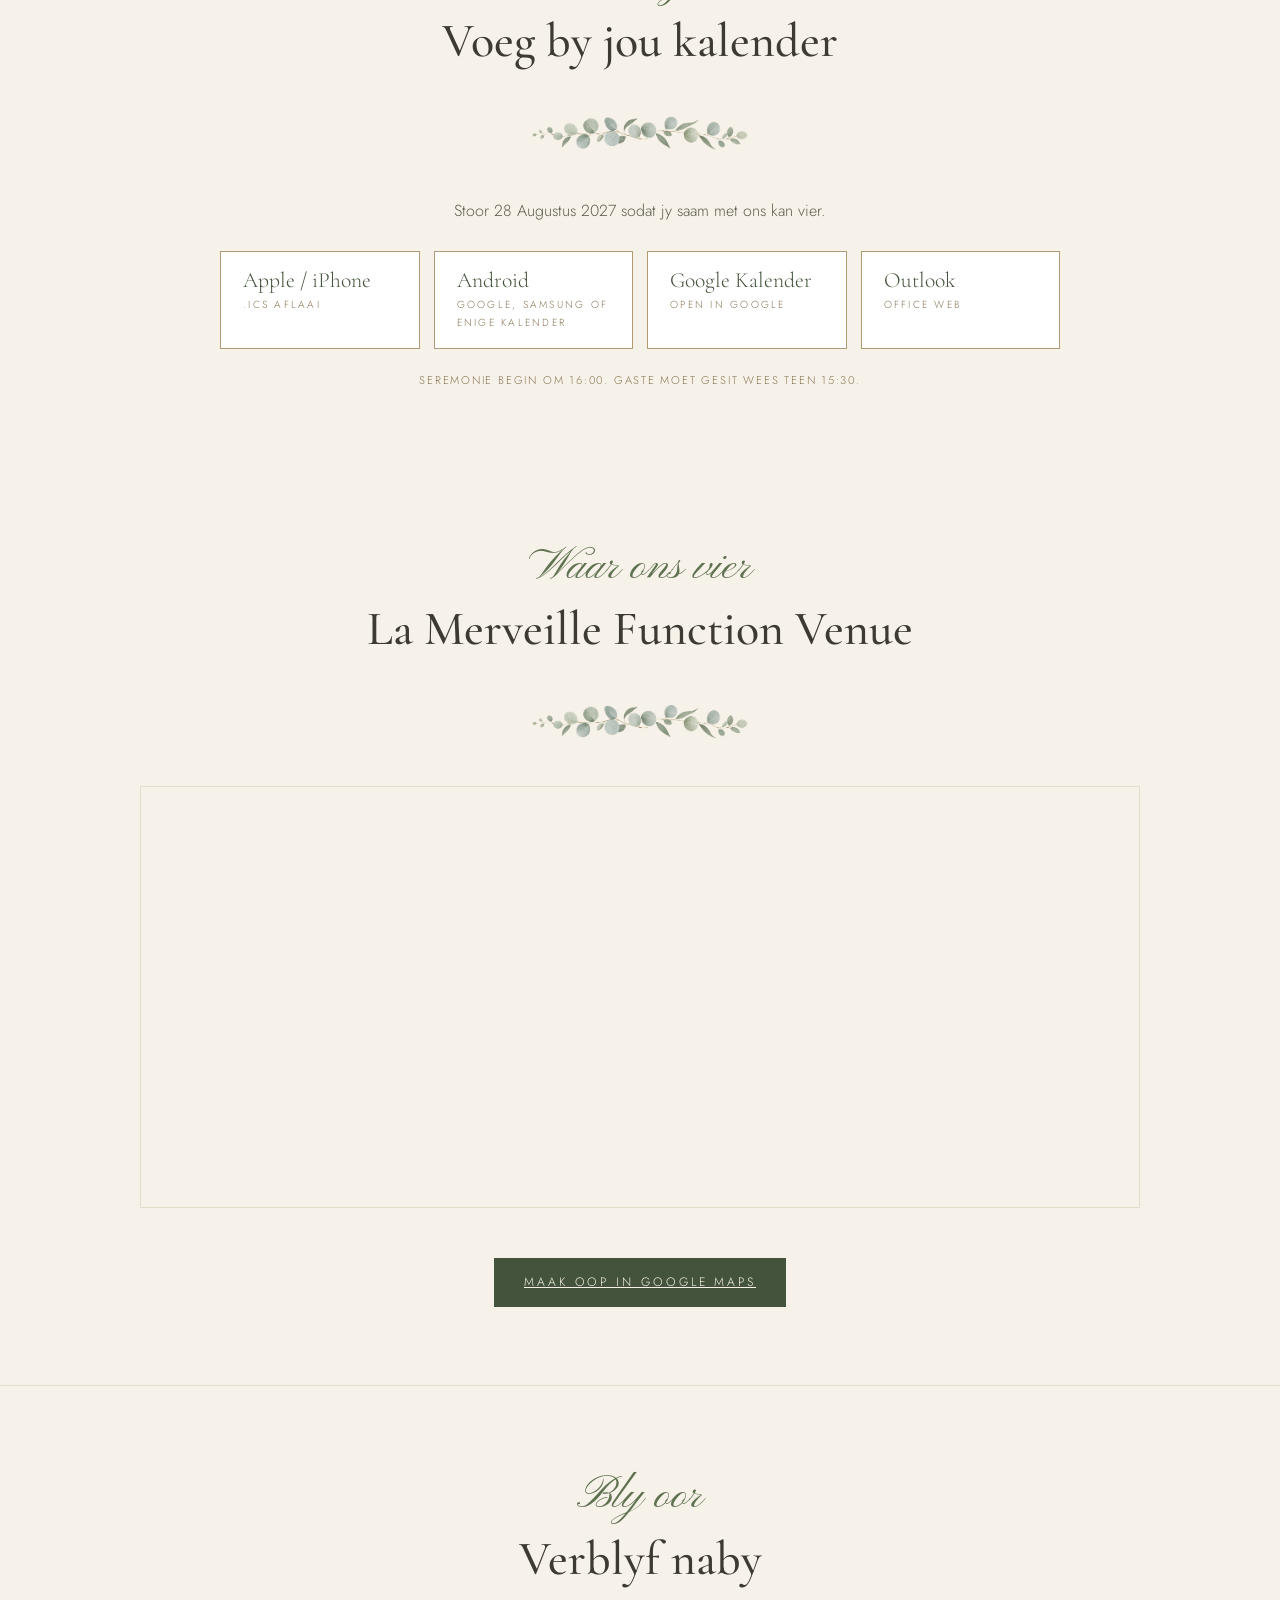
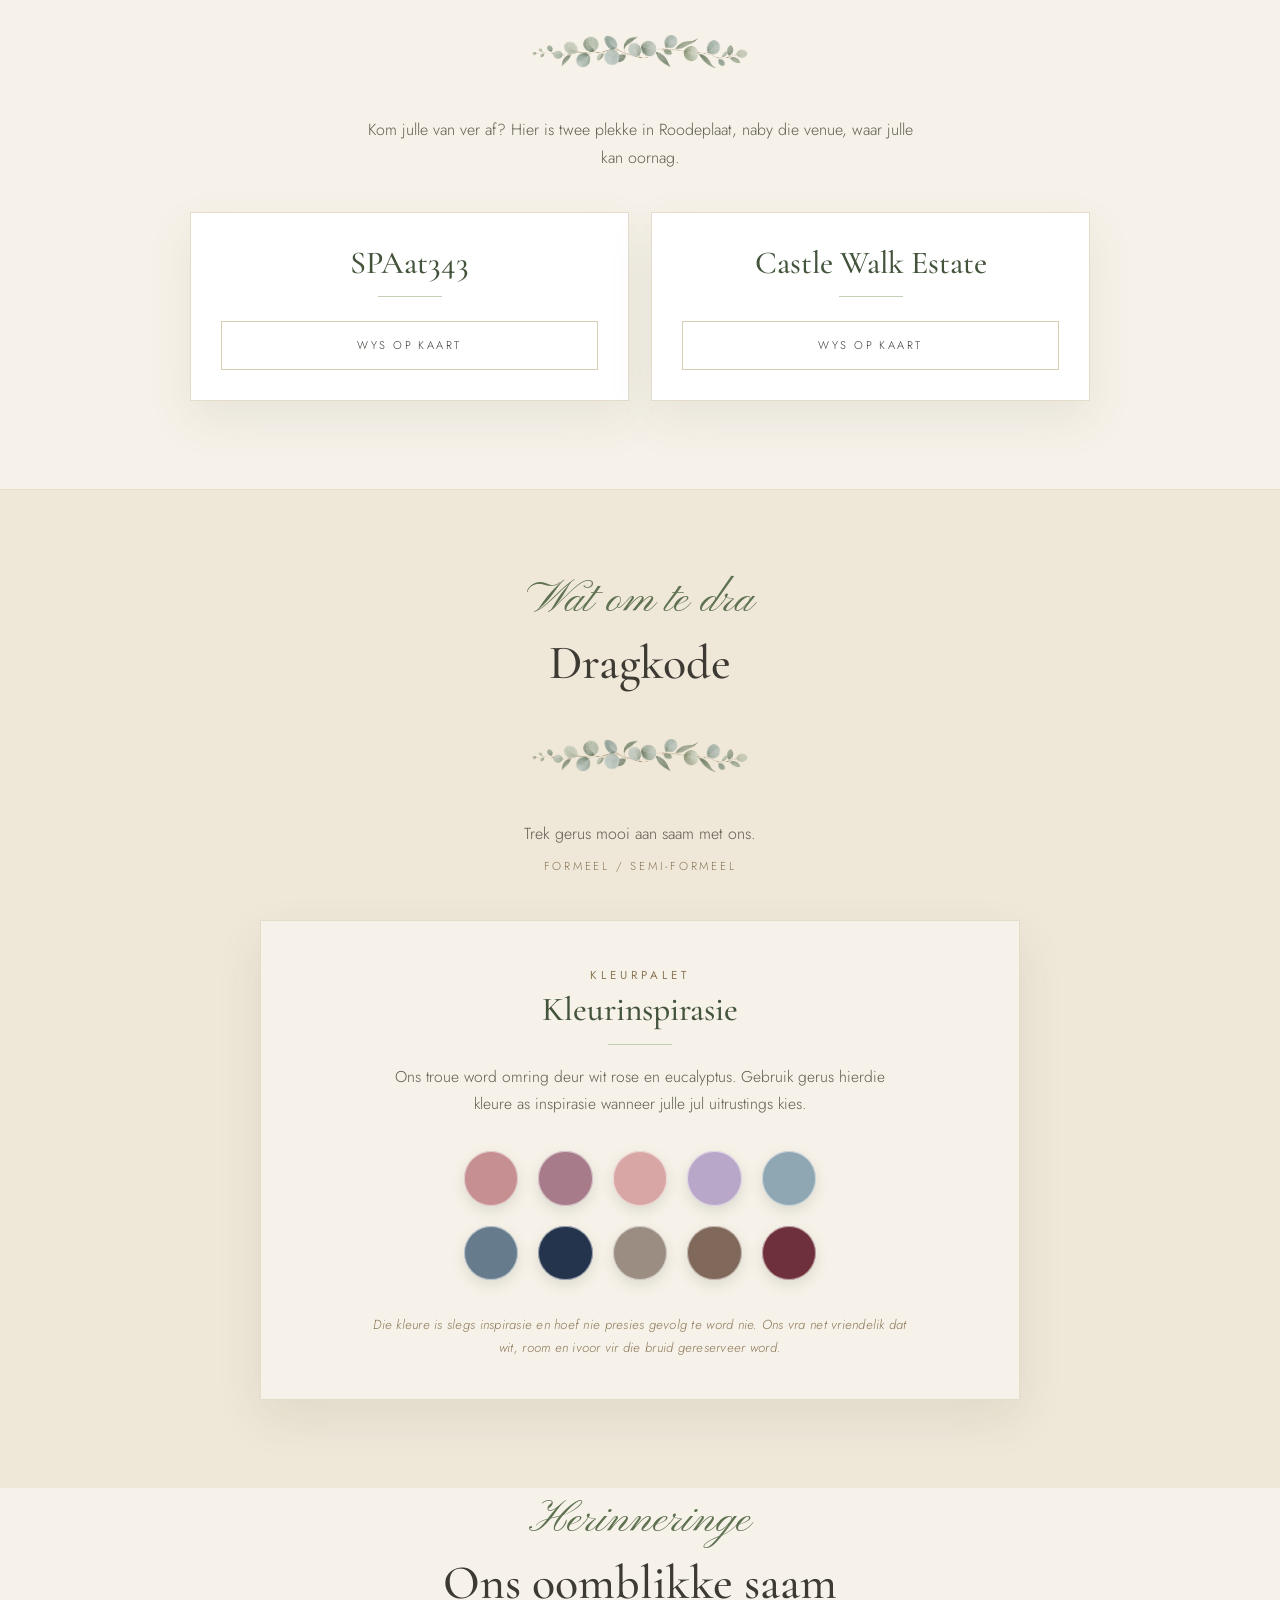
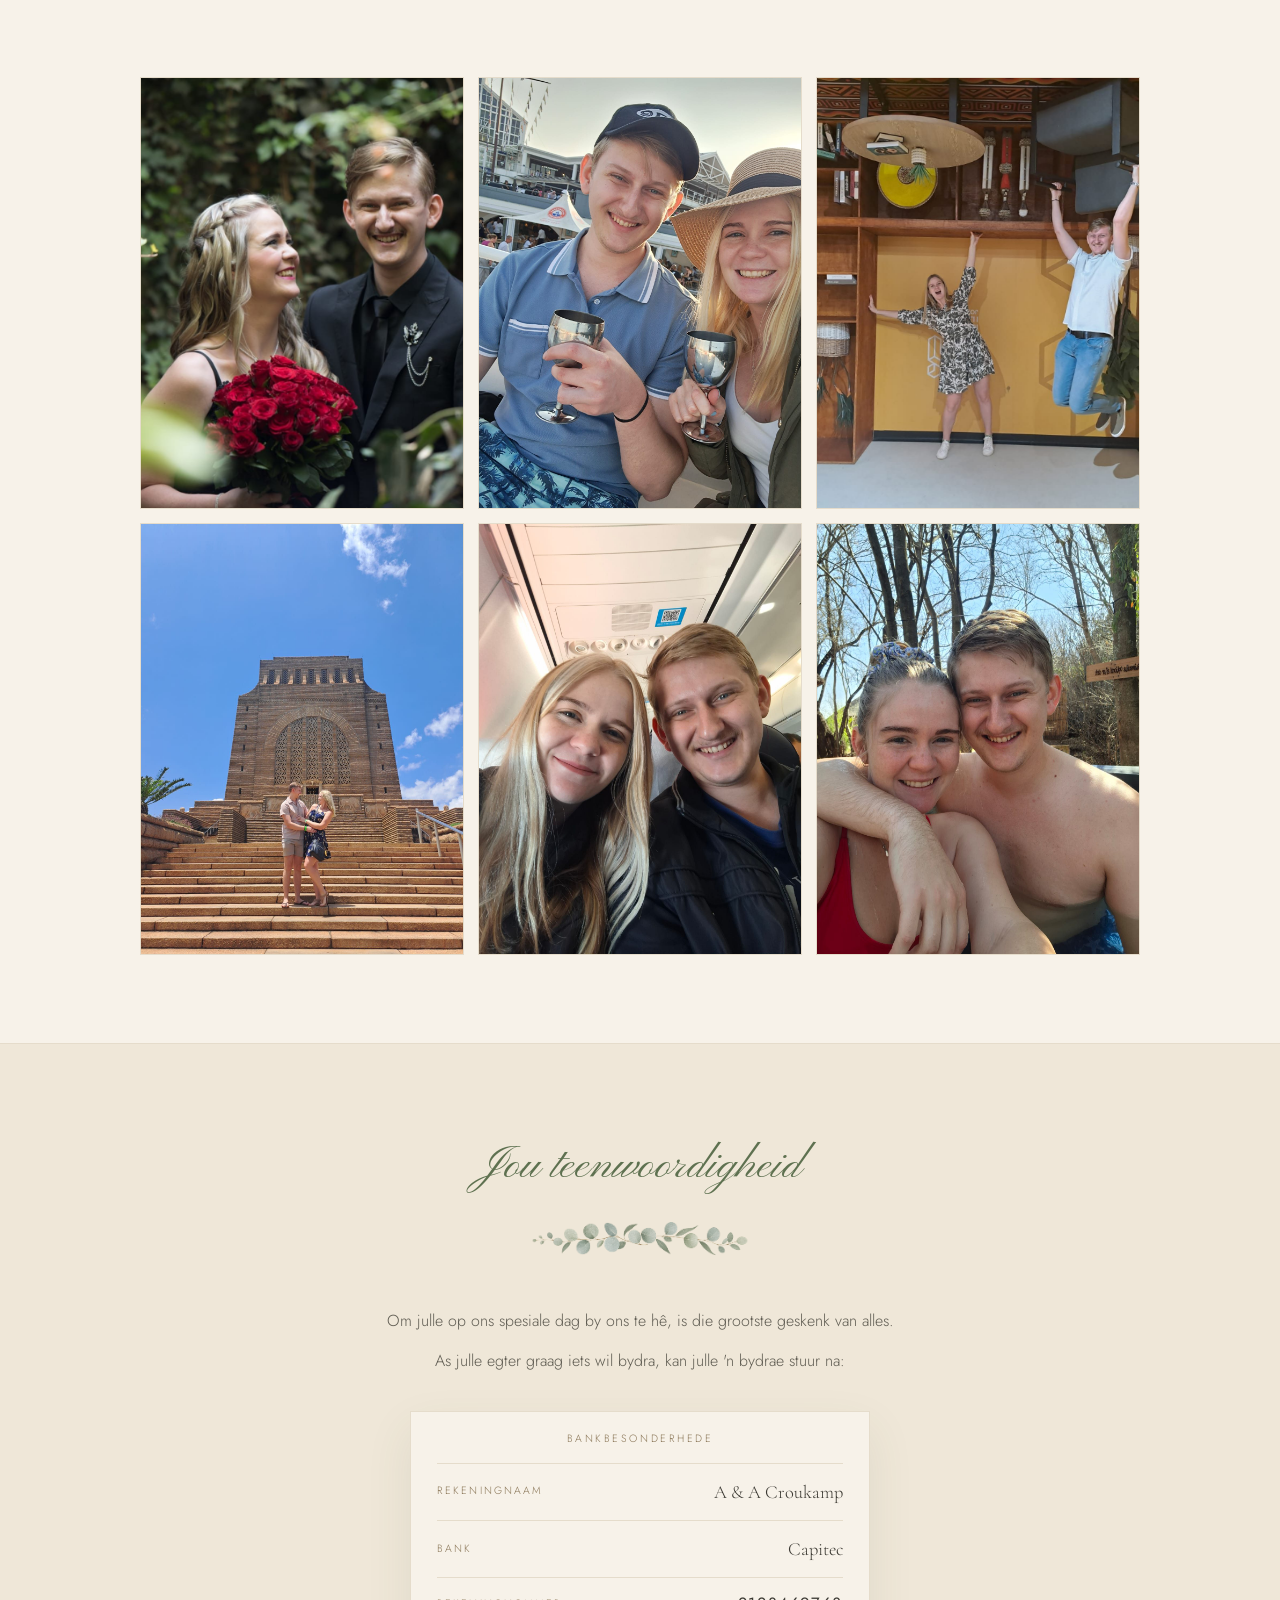
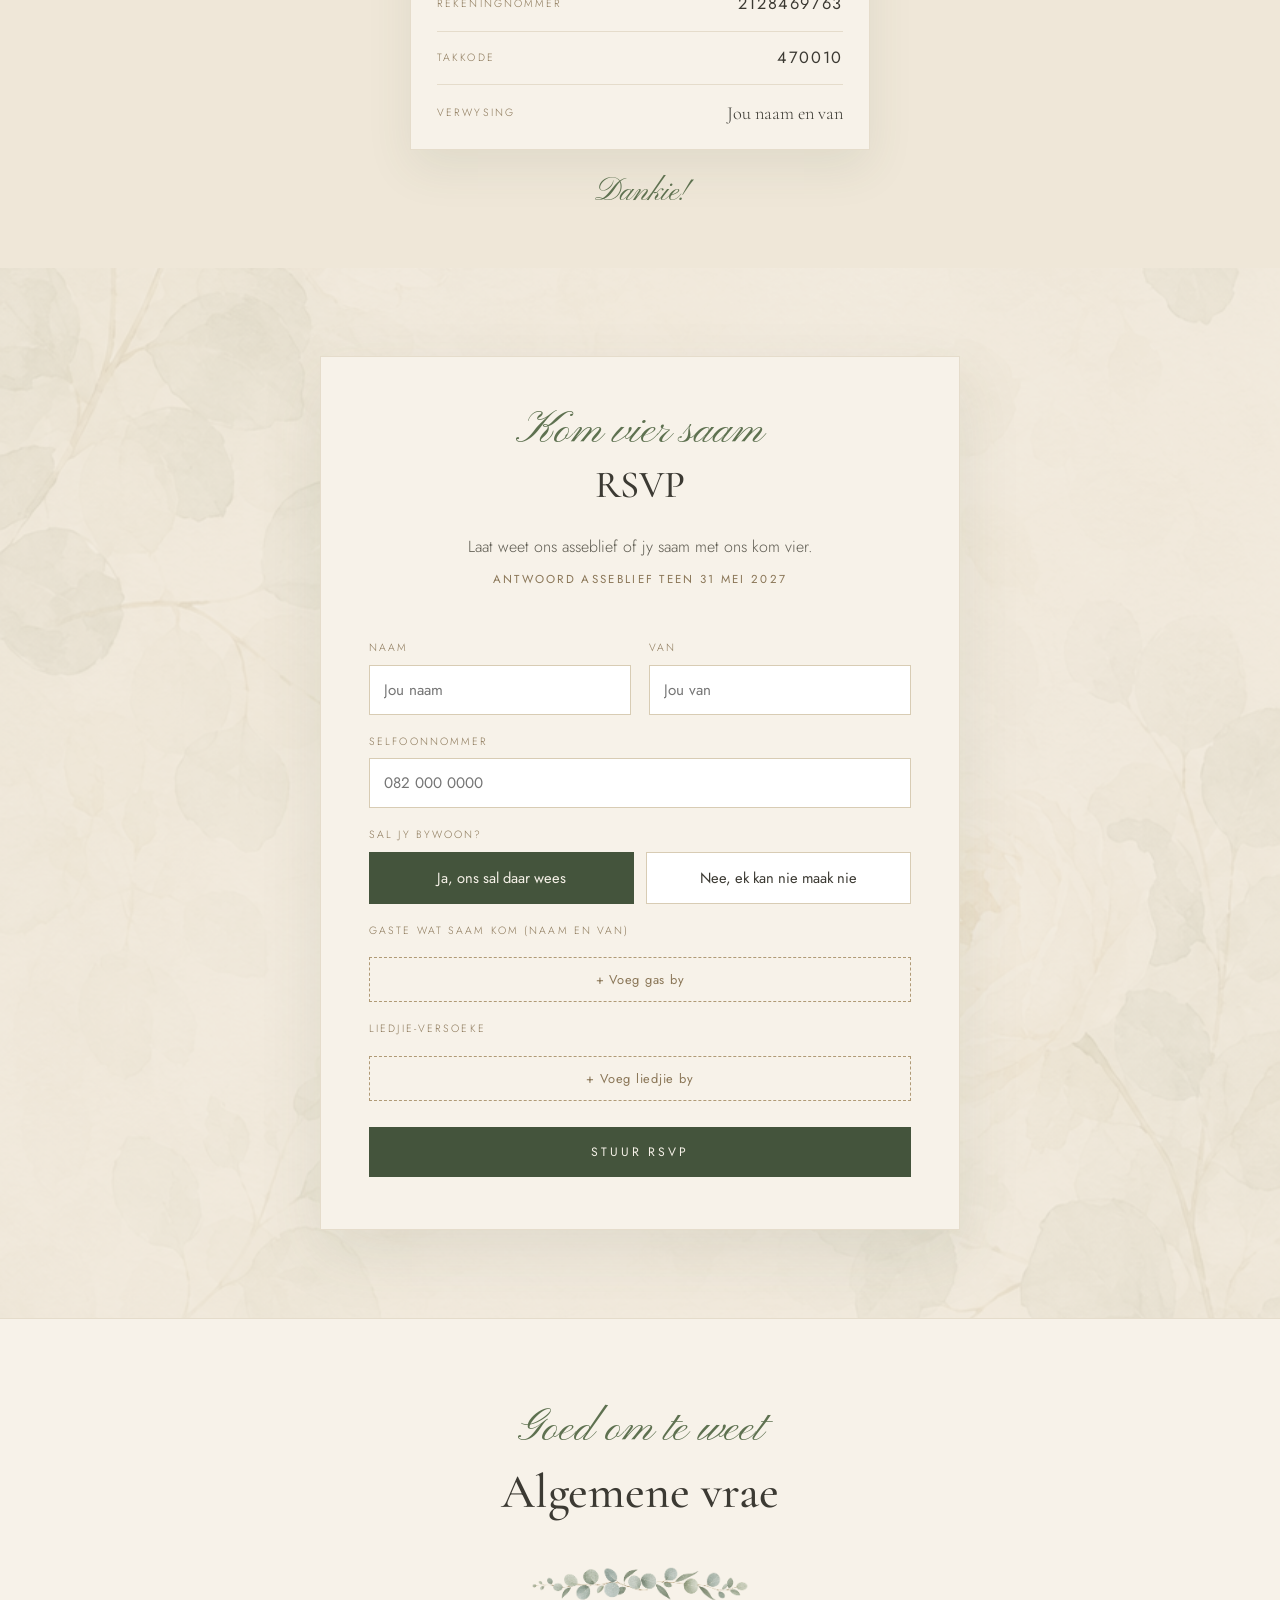
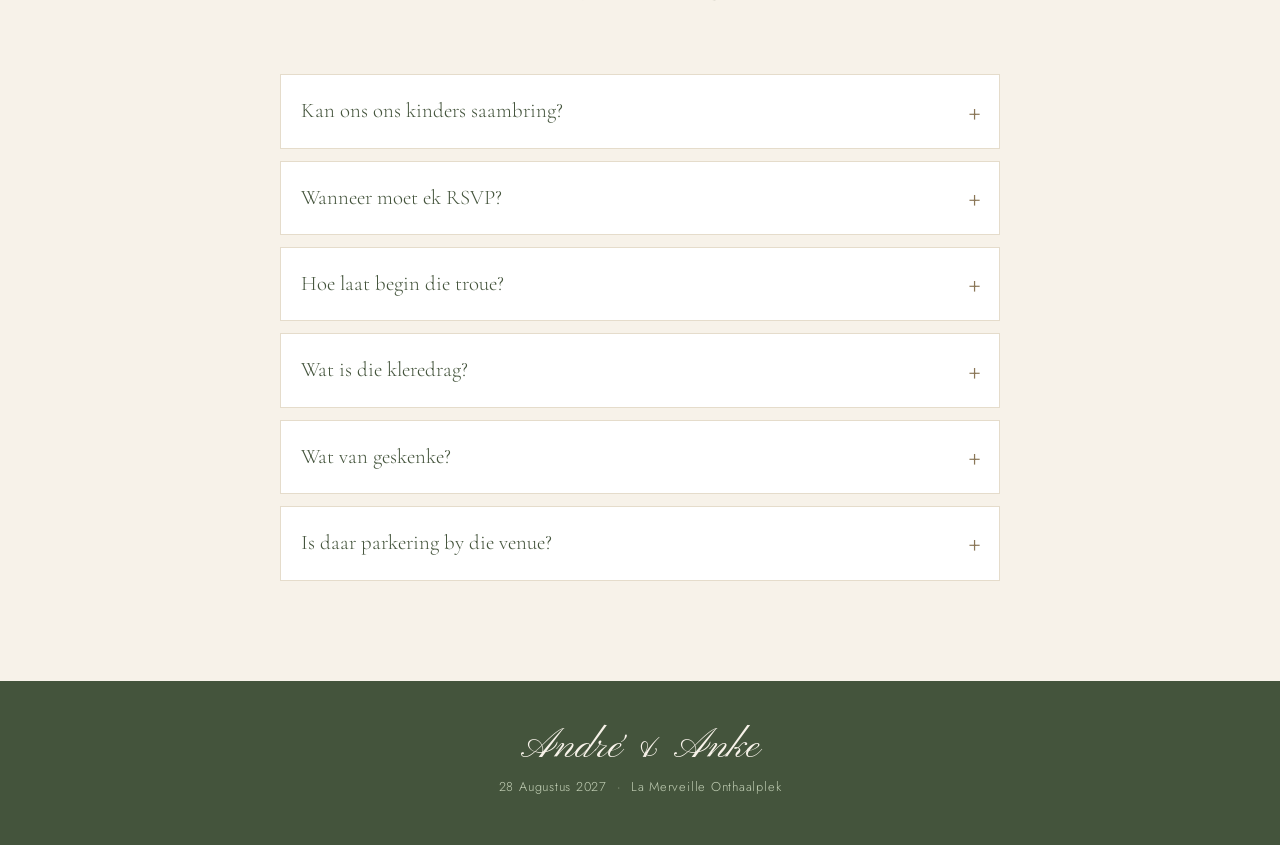
==== commit d1e4c3fb: "Kleurinspirasie: verwyder groen en terracotta swatches" ====
--- a/public/index.html
+++ b/public/index.html
@@ -176,21 +176,16 @@
       <p class="dc-text">Ons troue word omring deur wit rose en eucalyptus. Gebruik gerus hierdie kleure as inspirasie wanneer julle jul uitrustings kies.</p>
 
       <div class="dc-swatches" aria-hidden="true">
-        <span class="dc-swatch" style="--k:#A3B18A;--i:1"></span>
-        <span class="dc-swatch" style="--k:#71816D;--i:2"></span>
-        <span class="dc-swatch" style="--k:#7A8055;--i:3"></span>
-        <span class="dc-swatch" style="--k:#354F3D;--i:4"></span>
-        <span class="dc-swatch" style="--k:#C68F91;--i:5"></span>
-        <span class="dc-swatch" style="--k:#A77B8A;--i:6"></span>
-        <span class="dc-swatch" style="--k:#D9A6A6;--i:7"></span>
-        <span class="dc-swatch" style="--k:#B9A7C9;--i:8"></span>
-        <span class="dc-swatch" style="--k:#8FA7B3;--i:9"></span>
-        <span class="dc-swatch" style="--k:#667C8C;--i:10"></span>
-        <span class="dc-swatch" style="--k:#24344D;--i:11"></span>
-        <span class="dc-swatch" style="--k:#9B8D82;--i:12"></span>
-        <span class="dc-swatch" style="--k:#80685A;--i:13"></span>
-        <span class="dc-swatch" style="--k:#B96F56;--i:14"></span>
-        <span class="dc-swatch" style="--k:#6E303B;--i:15"></span>
+        <span class="dc-swatch" style="--k:#C68F91;--i:1"></span>
+        <span class="dc-swatch" style="--k:#A77B8A;--i:2"></span>
+        <span class="dc-swatch" style="--k:#D9A6A6;--i:3"></span>
+        <span class="dc-swatch" style="--k:#B9A7C9;--i:4"></span>
+        <span class="dc-swatch" style="--k:#8FA7B3;--i:5"></span>
+        <span class="dc-swatch" style="--k:#667C8C;--i:6"></span>
+        <span class="dc-swatch" style="--k:#24344D;--i:7"></span>
+        <span class="dc-swatch" style="--k:#9B8D82;--i:8"></span>
+        <span class="dc-swatch" style="--k:#80685A;--i:9"></span>
+        <span class="dc-swatch" style="--k:#6E303B;--i:10"></span>
       </div>
 
       <p class="dc-note">Die kleure is slegs inspirasie en hoef nie presies gevolg te word nie. Ons vra net vriendelik dat wit, room en ivoor vir die bruid gereserveer word.</p>
--- a/public/css/styles.css
+++ b/public/css/styles.css
@@ -471,8 +471,8 @@
 .dc-text{max-width:520px;margin:18px auto 0;color:var(--muted);font-size:.98rem;}
 
 /* Die swatches is die enigste ronde vorms op die webwerf, so hulle moet die
-   globale "skerp hoeke"-reel doelbewus oorskryf. Vyf kolomme gee die 15 kleure
-   'n gelyke 5x3-rooster op elke skermgrootte, sonder 'n halwe laaste ry. */
+   globale "skerp hoeke"-reel doelbewus oorskryf. Vyf kolomme gee die 10 kleure
+   'n gelyke 5x2-rooster op elke skermgrootte, sonder 'n halwe laaste ry. */
 .dc-swatches{display:grid;grid-template-columns:repeat(5,1fr);gap:20px;max-width:352px;margin:34px auto 0;}
 .dc-swatch{width:100%;aspect-ratio:1;background:var(--k);border-radius:50% !important;
   box-shadow:inset 0 0 0 1px rgba(255,255,255,.55), 0 5px 13px rgba(68,84,60,.15);
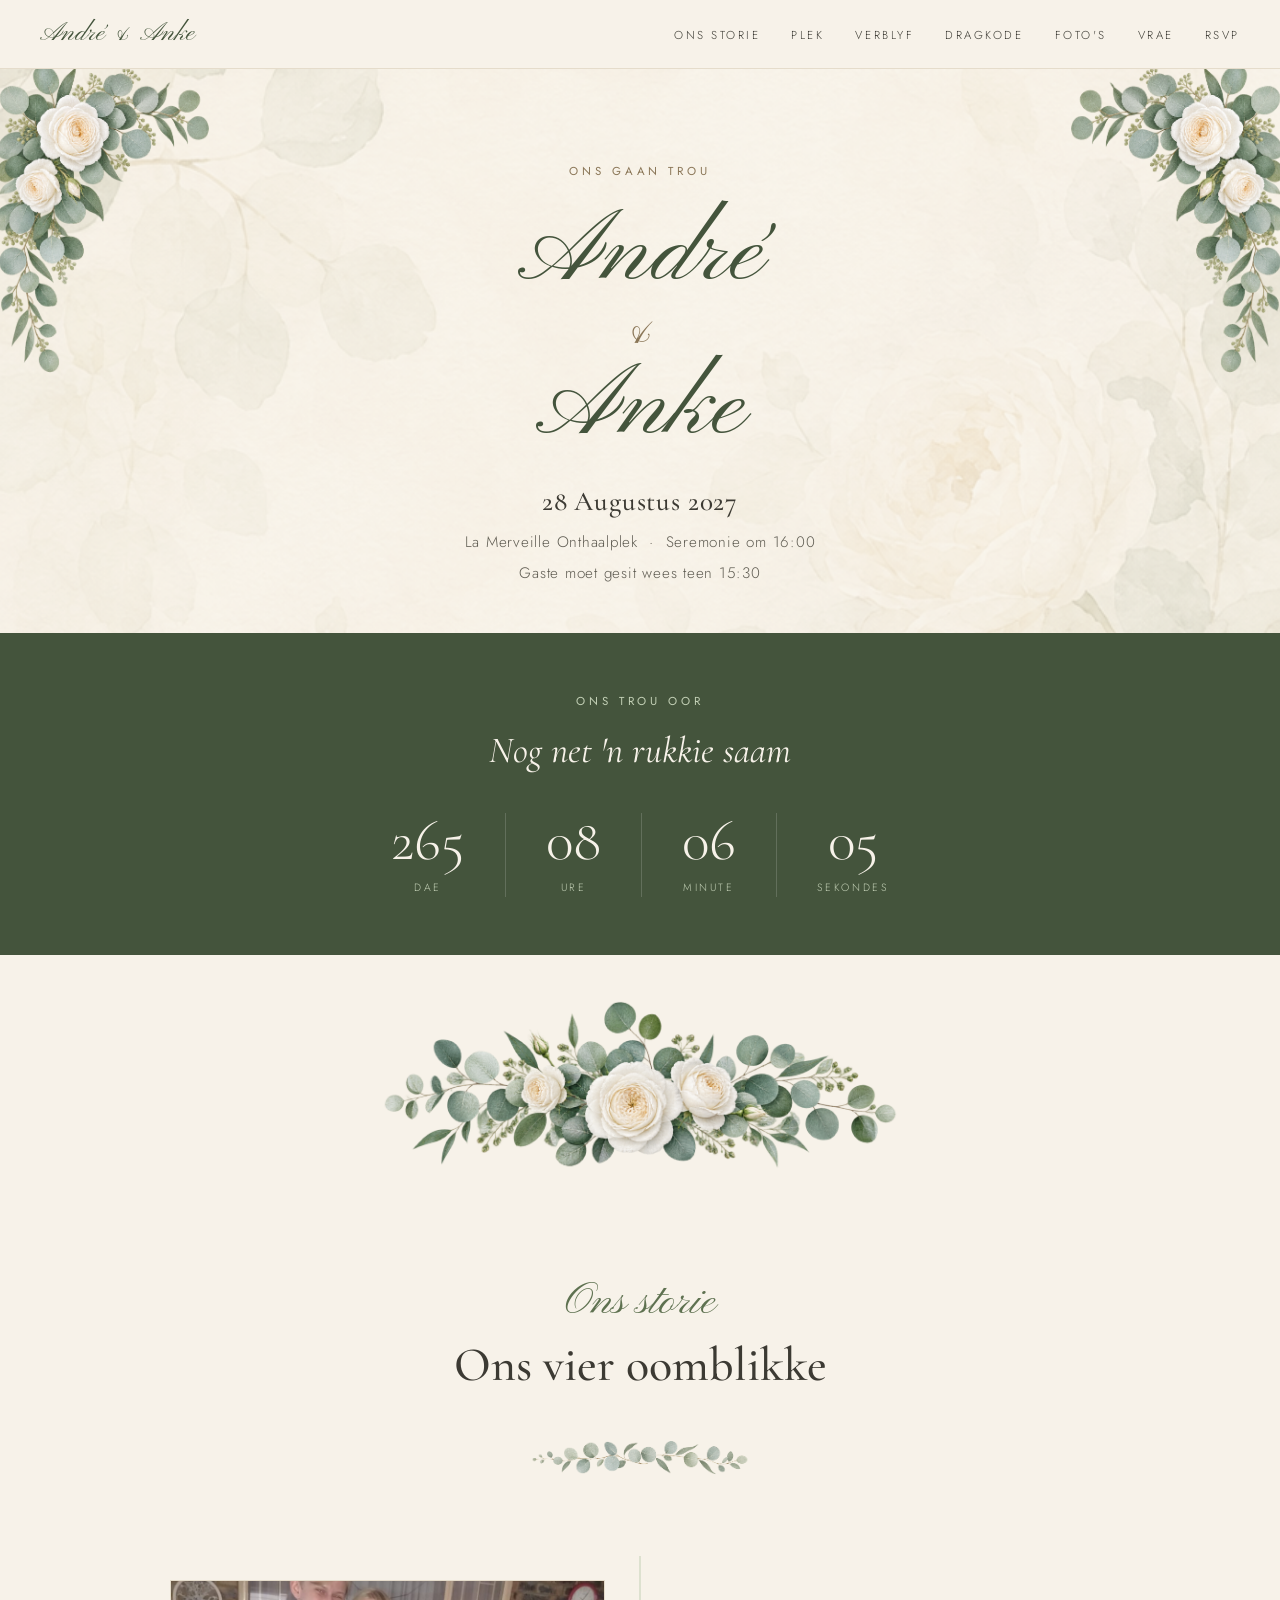
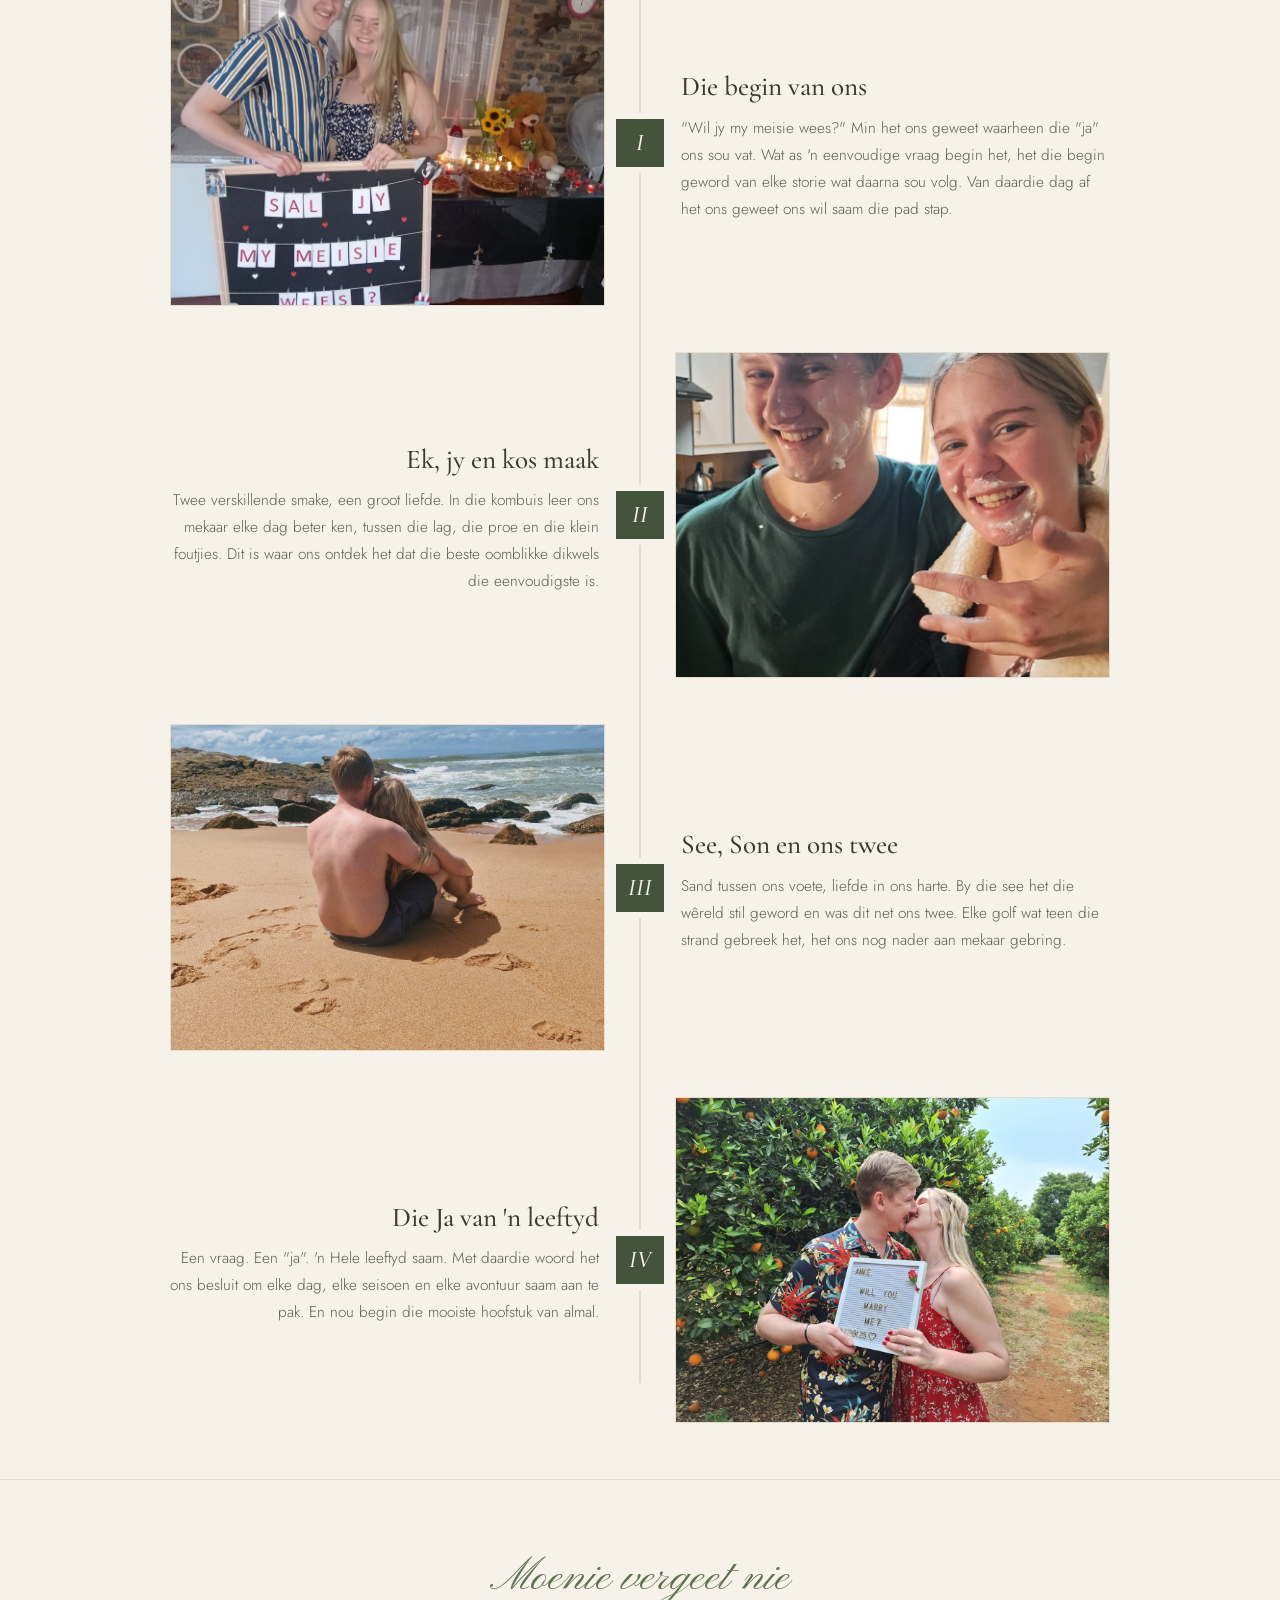
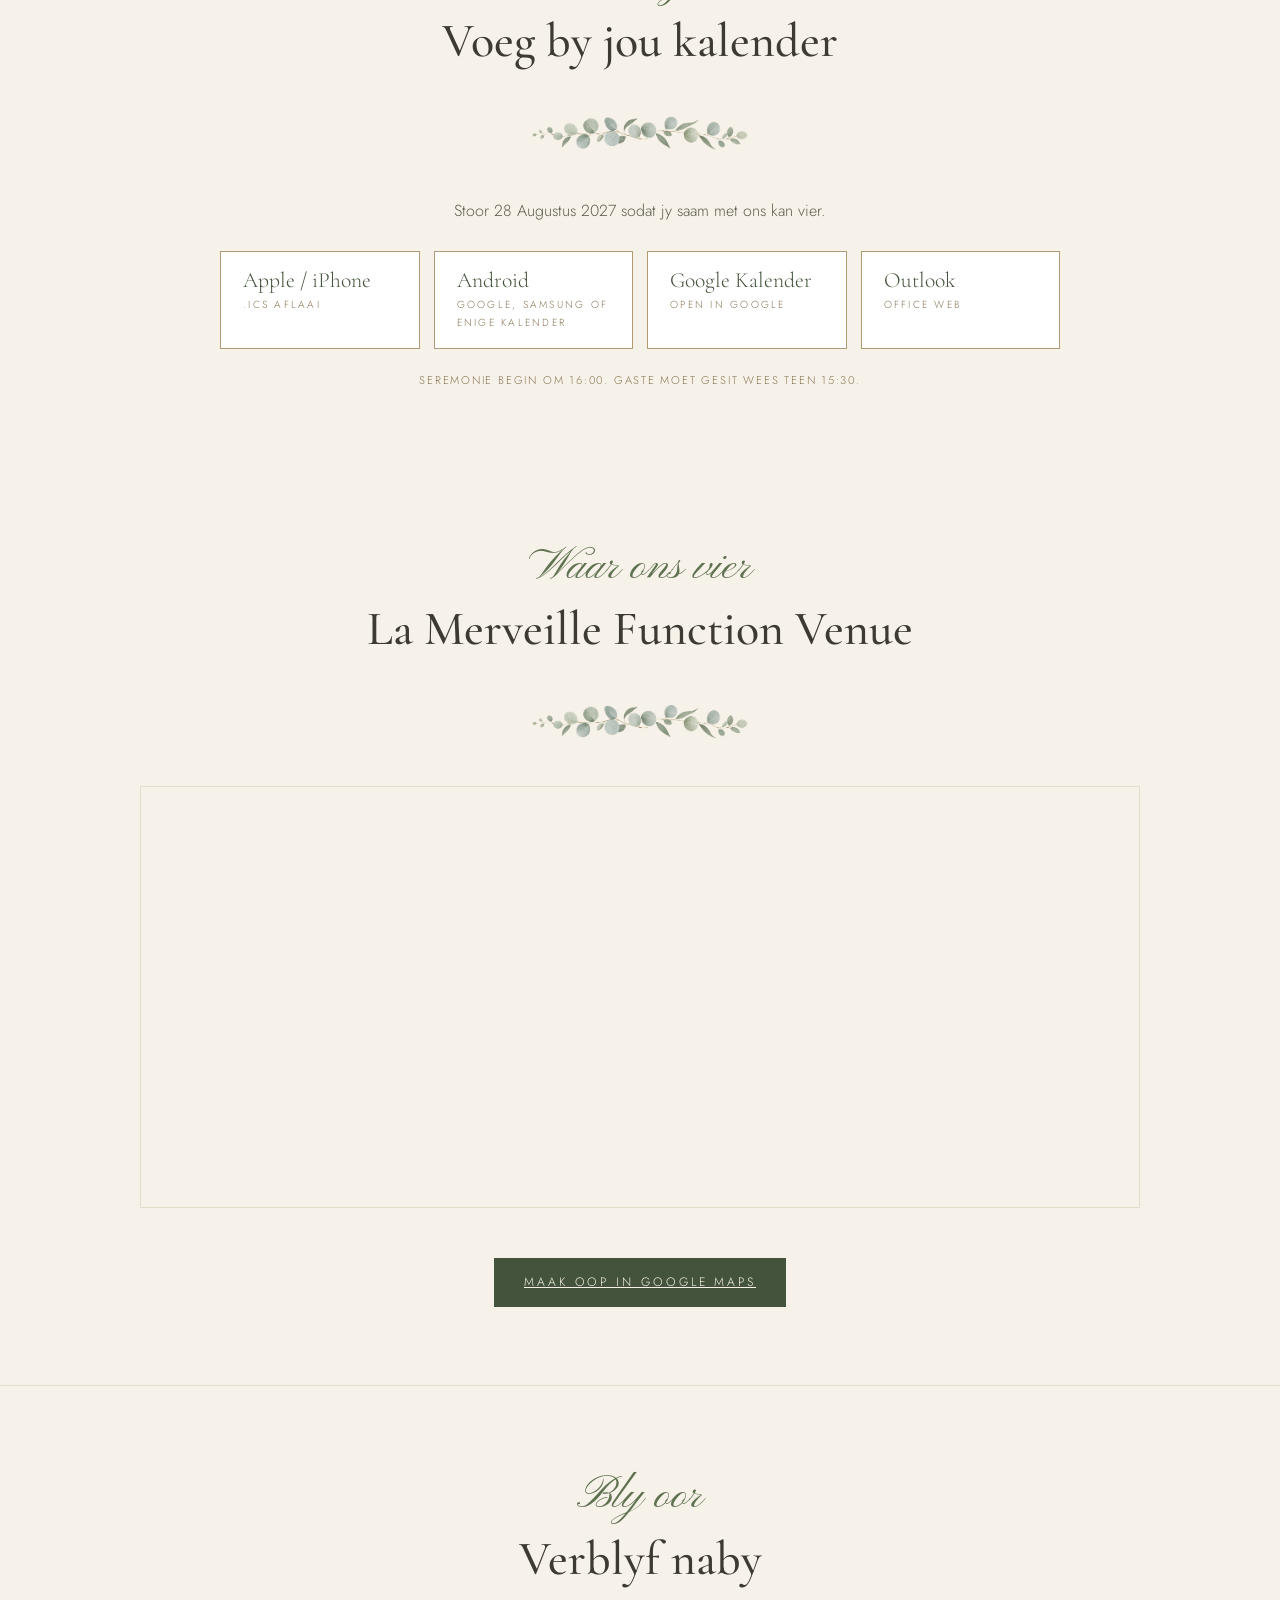
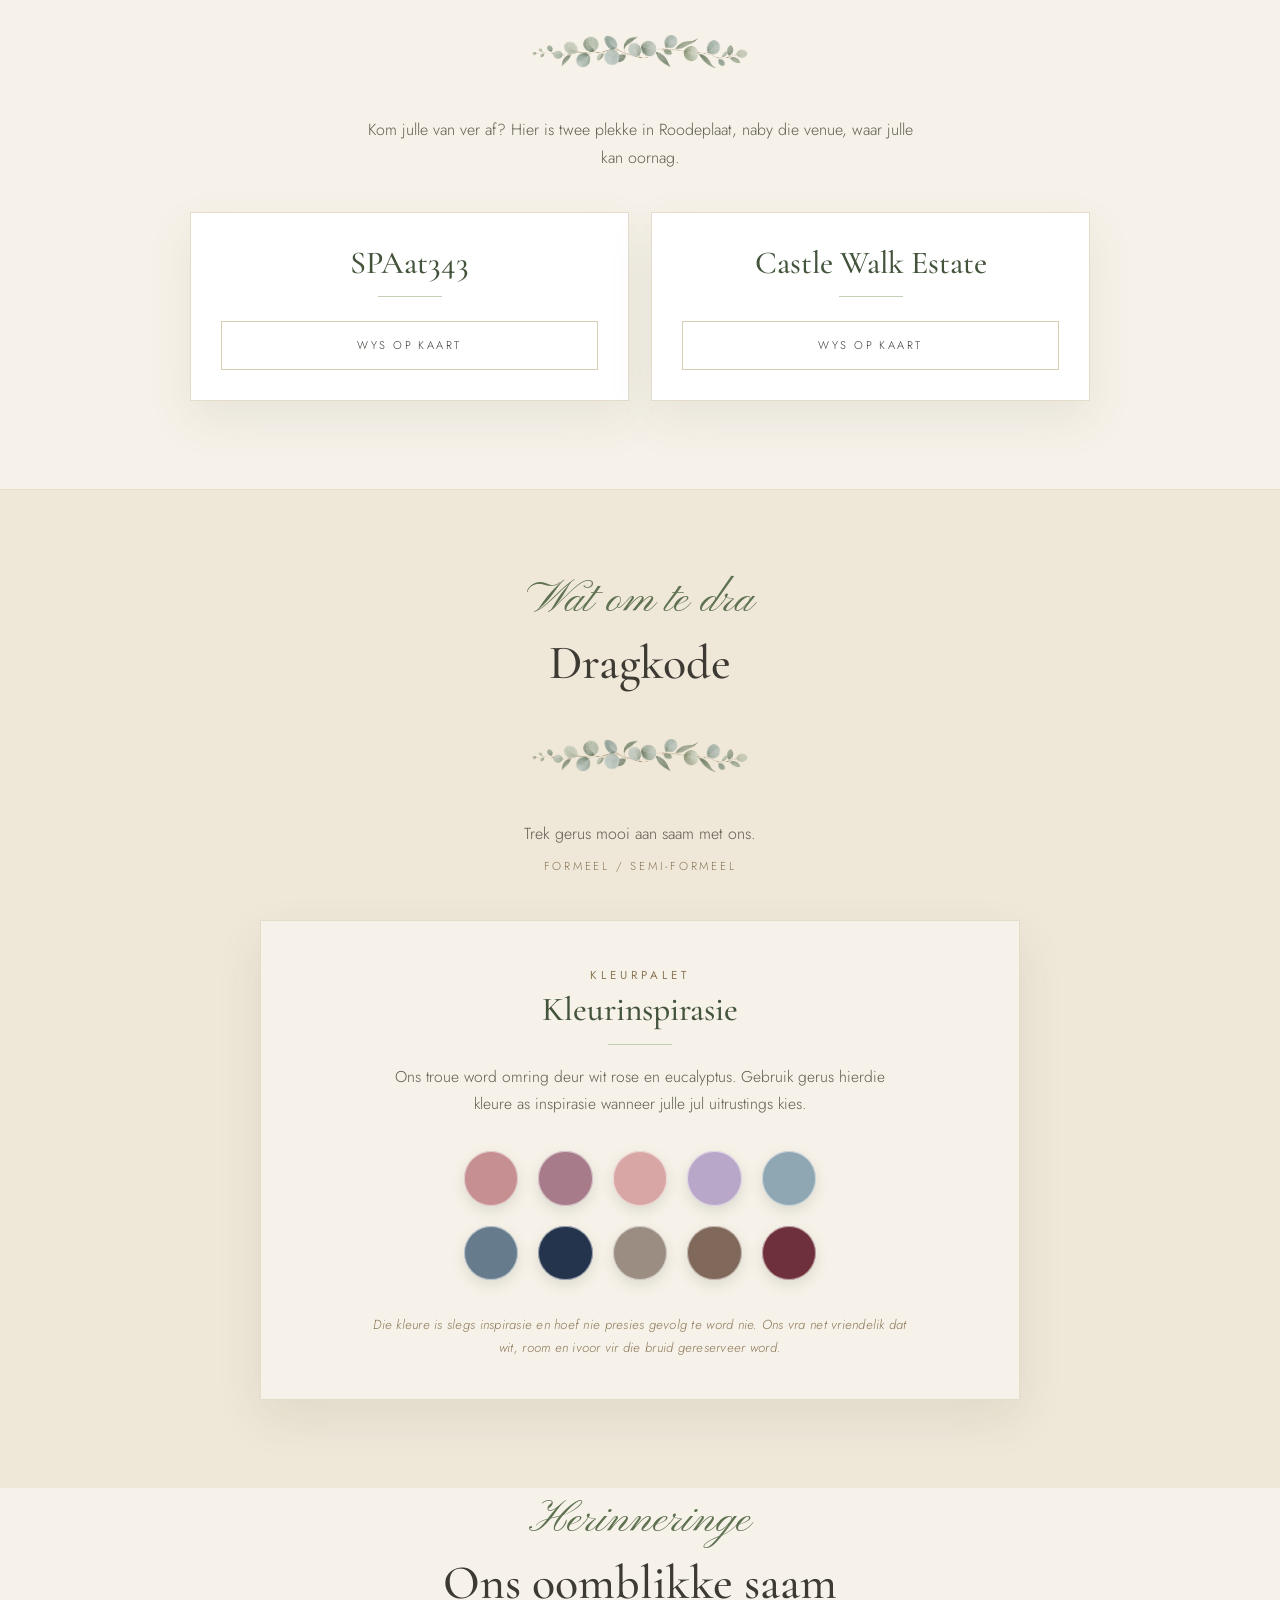
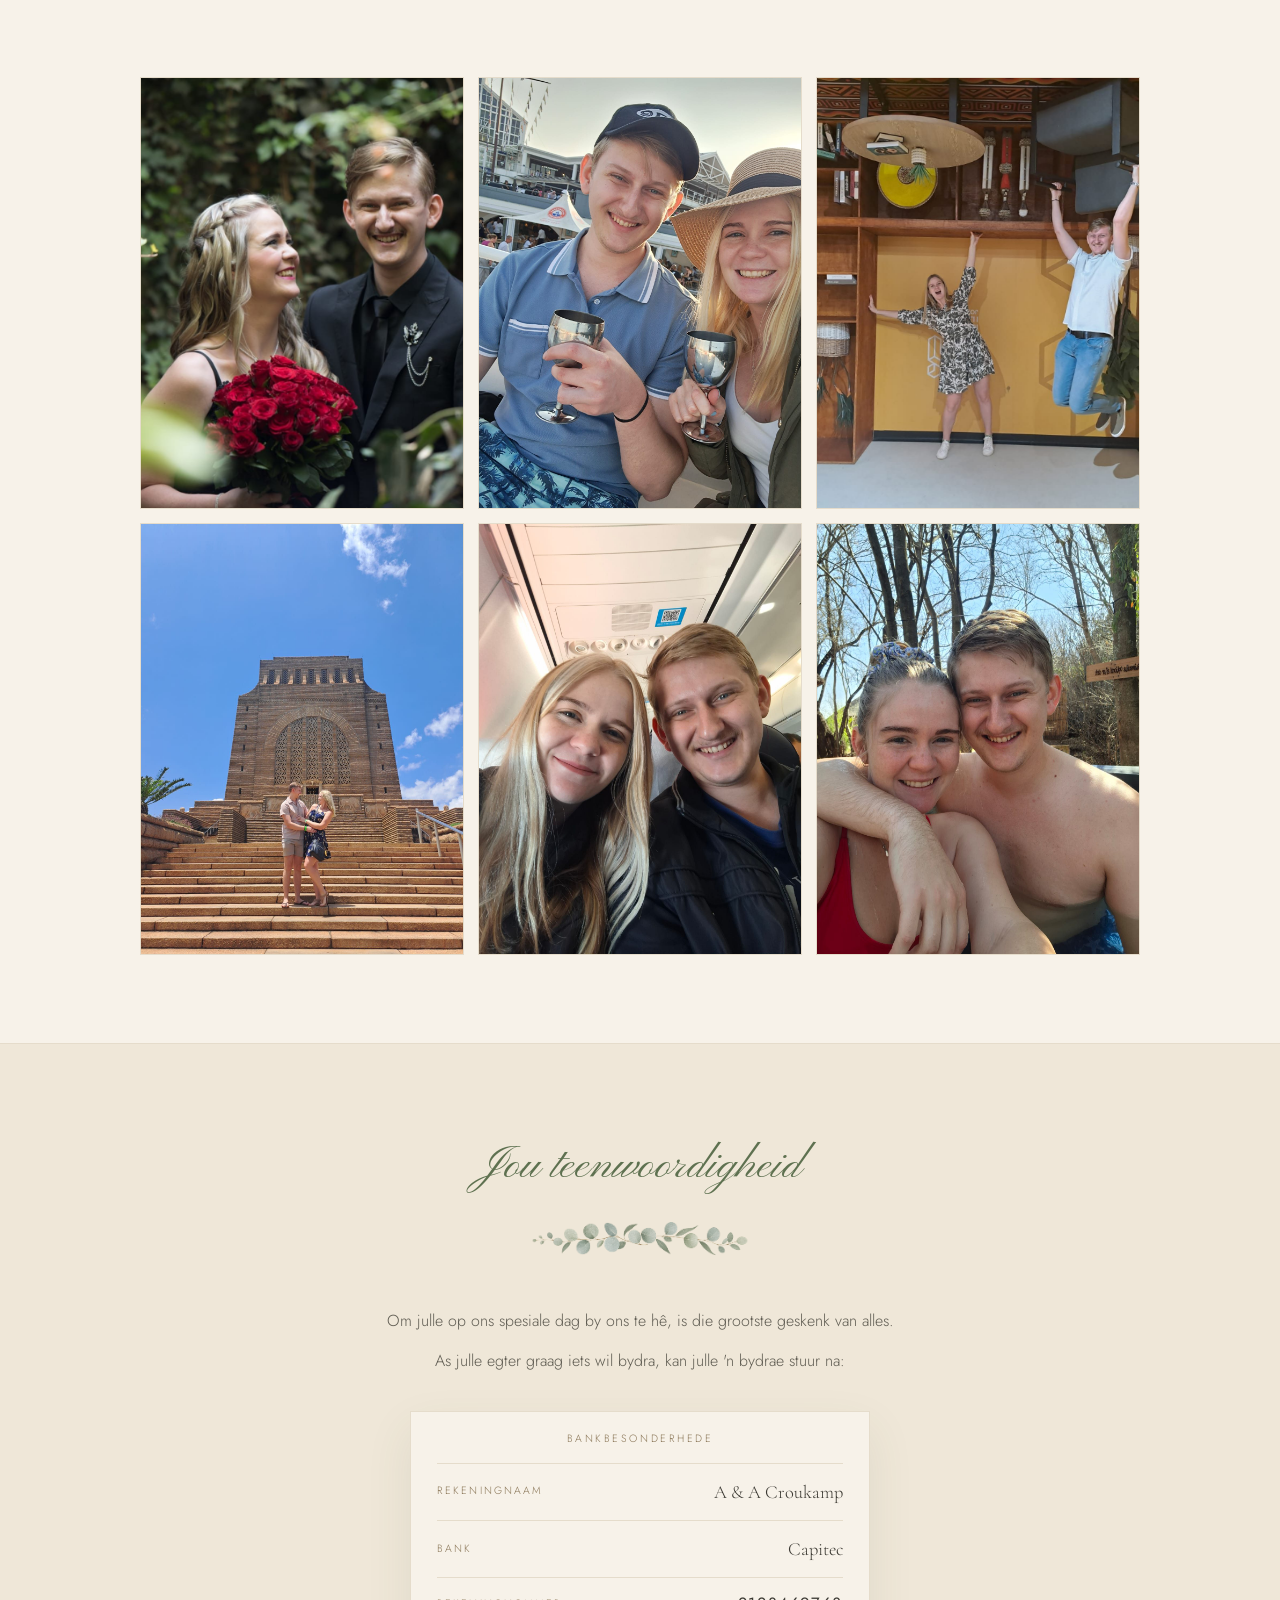
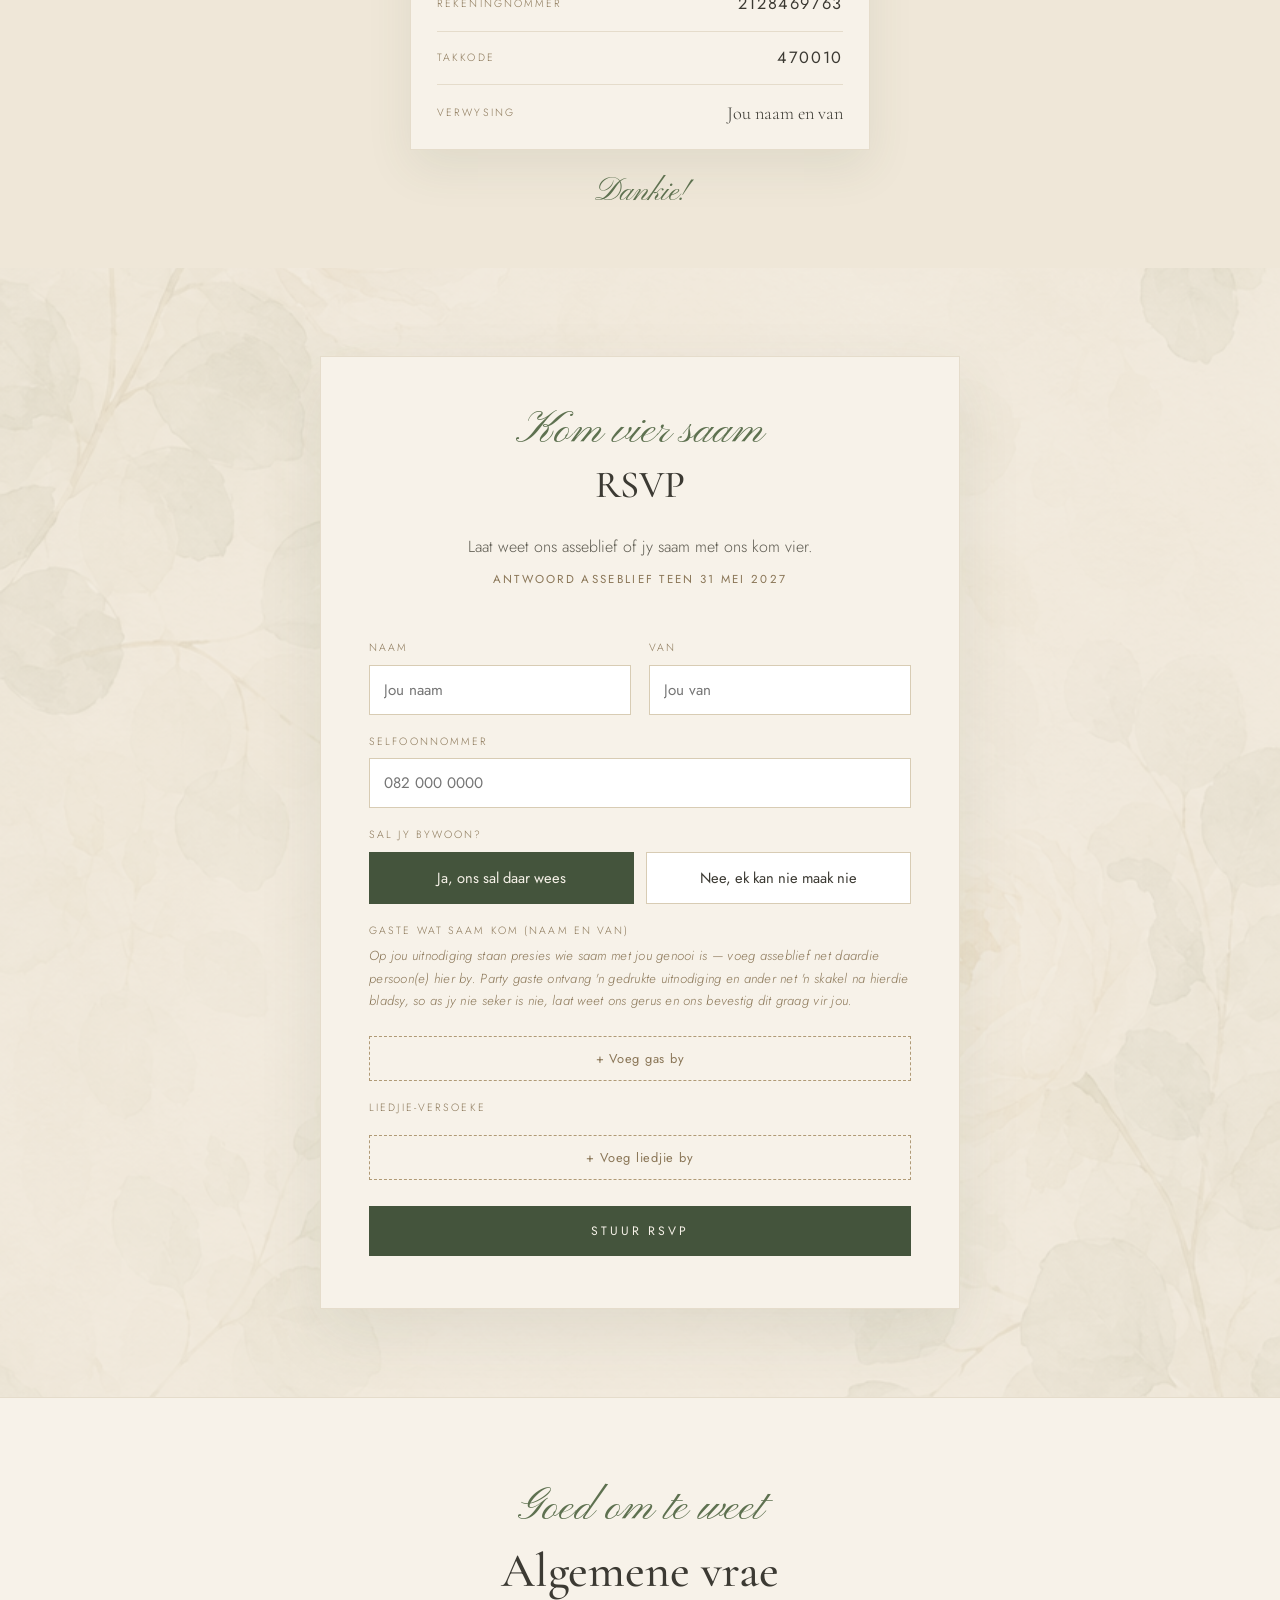
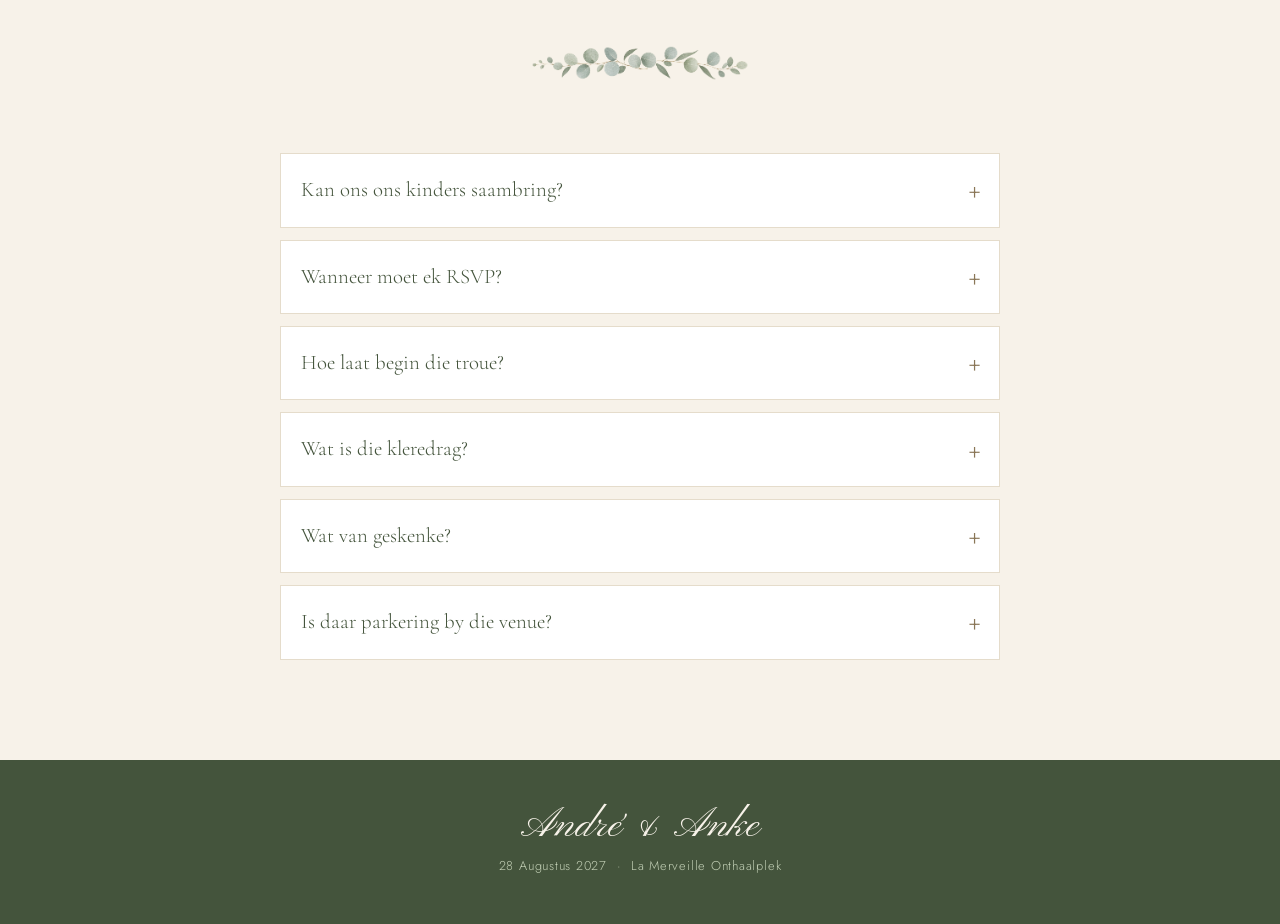
==== commit e99823d8: "RSVP: verduidelik wie as gas bygevoeg mag word Voeg 'n nota by die gaste-blok wat verduidelik dat di" ====
--- a/public/index.html
+++ b/public/index.html
@@ -253,6 +253,7 @@
 
         <div id="guest-block">
           <label>Gaste wat saam kom (naam en van)</label>
+          <p class="guest-note">Op jou uitnodiging staan presies wie saam met jou genooi is &mdash; voeg asseblief net daardie persoon(e) hier by. Party gaste ontvang 'n gedrukte uitnodiging en ander net 'n skakel na hierdie bladsy, so as jy nie seker is nie, laat weet ons gerus en ons bevestig dit graag vir jou.</p>
           <div id="guest-list"></div>
           <button type="button" class="add-btn" id="add-guest">+ Voeg gas by</button>
         </div>
--- a/public/css/styles.css
+++ b/public/css/styles.css
@@ -280,6 +280,7 @@
 
 /* gaste / liedjie byvoeg */
 #guest-block{margin-top:6px;}
+.guest-note{font-size:.82rem;font-style:italic;letter-spacing:.02em;line-height:1.7;color:var(--taupe-deep);margin:-2px 0 14px;}
 .add-btn{margin-top:10px;width:100%;background:none;border:1px dashed var(--taupe);color:var(--taupe-deep);font-family:'Jost',sans-serif;font-size:.8rem;letter-spacing:.06em;padding:12px 16px;cursor:pointer;transition:border-color .15s, color .15s;}
 .add-btn:hover{border-color:var(--green);color:var(--green);}
 .dyn-row{display:grid;grid-template-columns:1fr 1fr auto;gap:10px;margin-top:10px;align-items:stretch;}
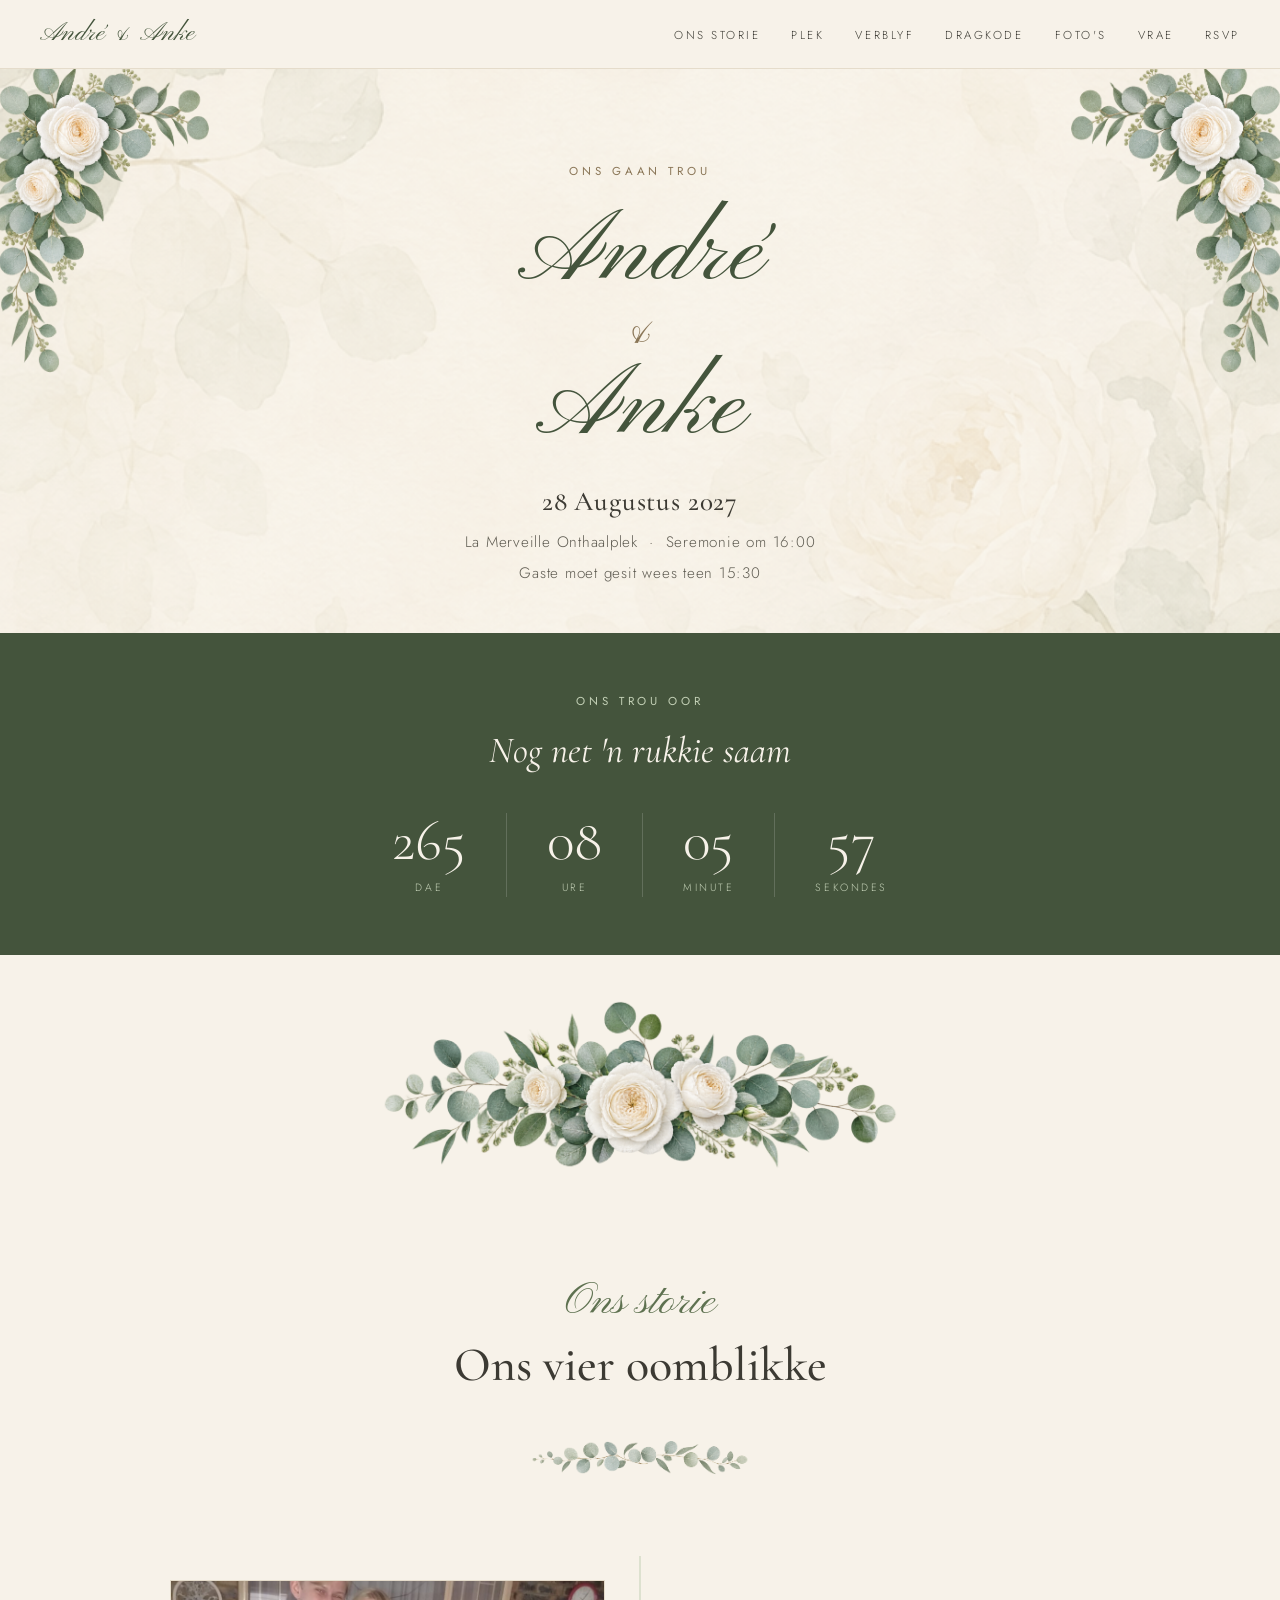
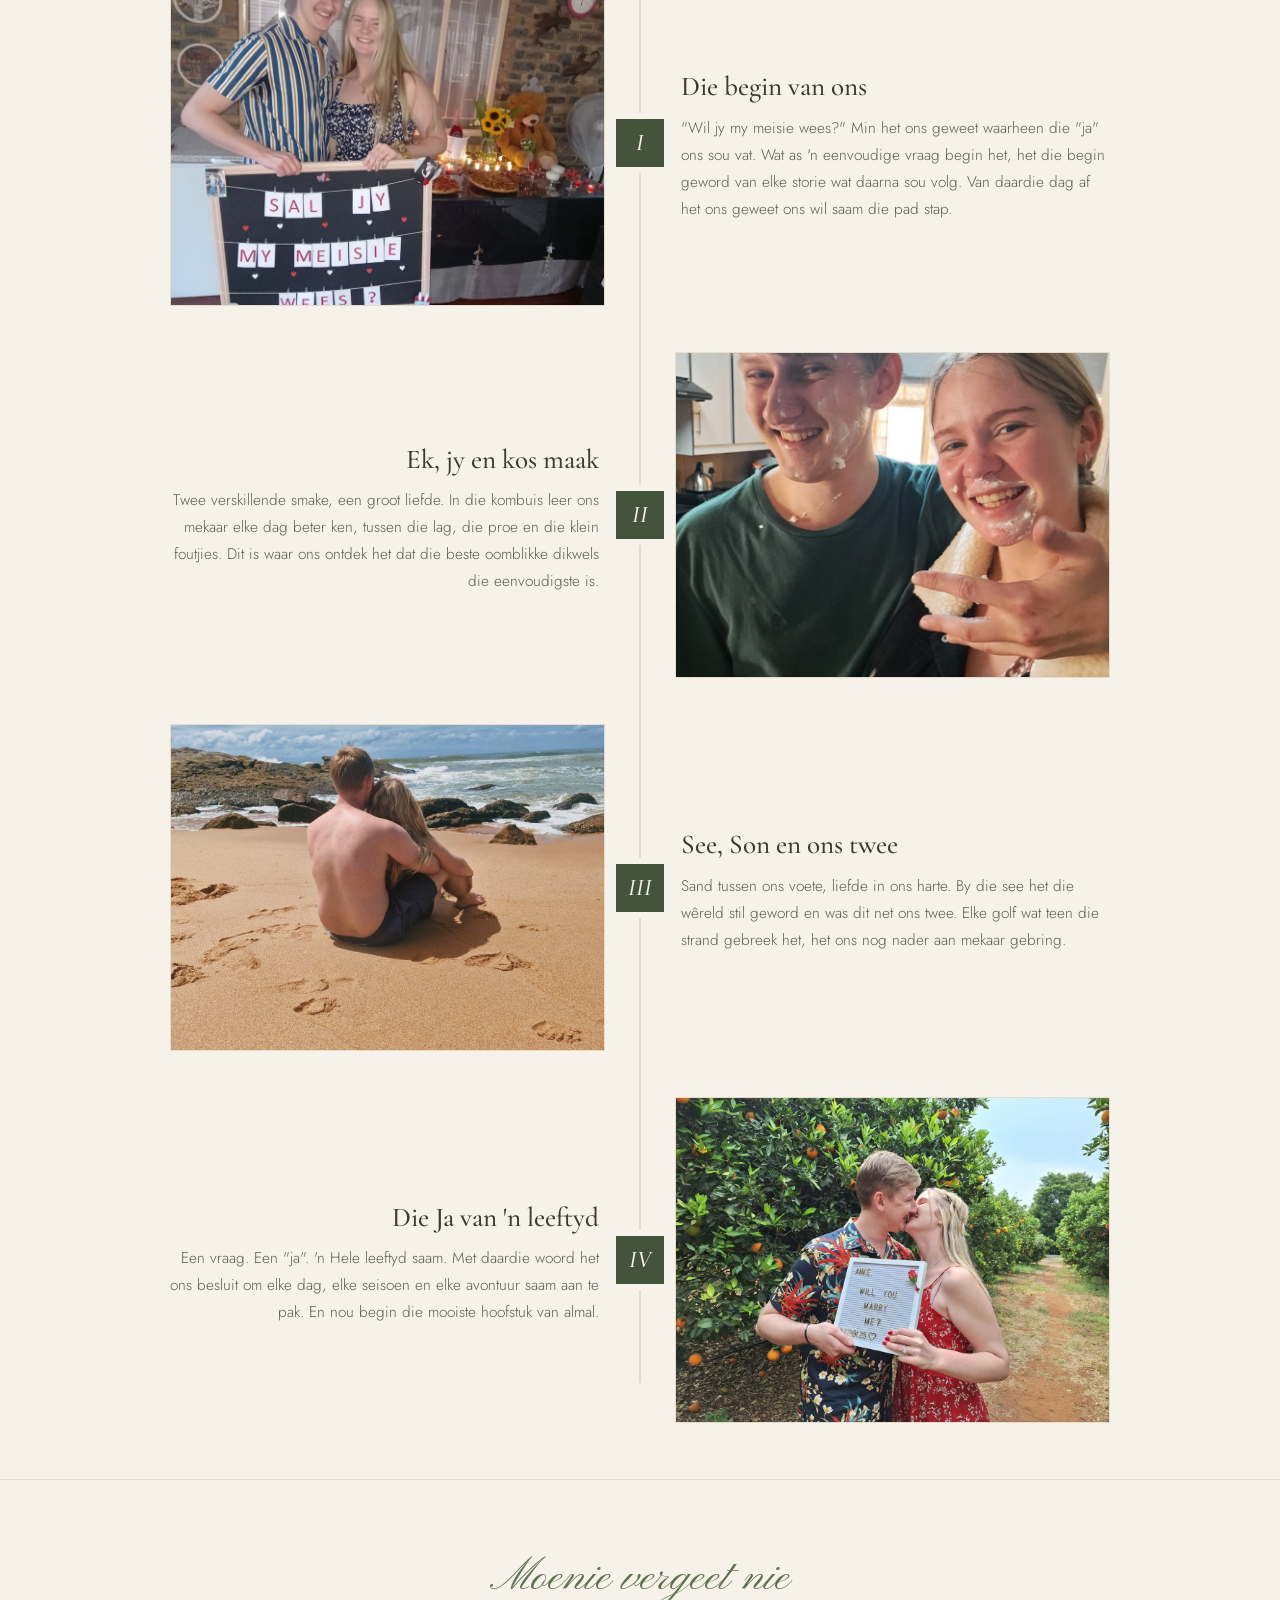
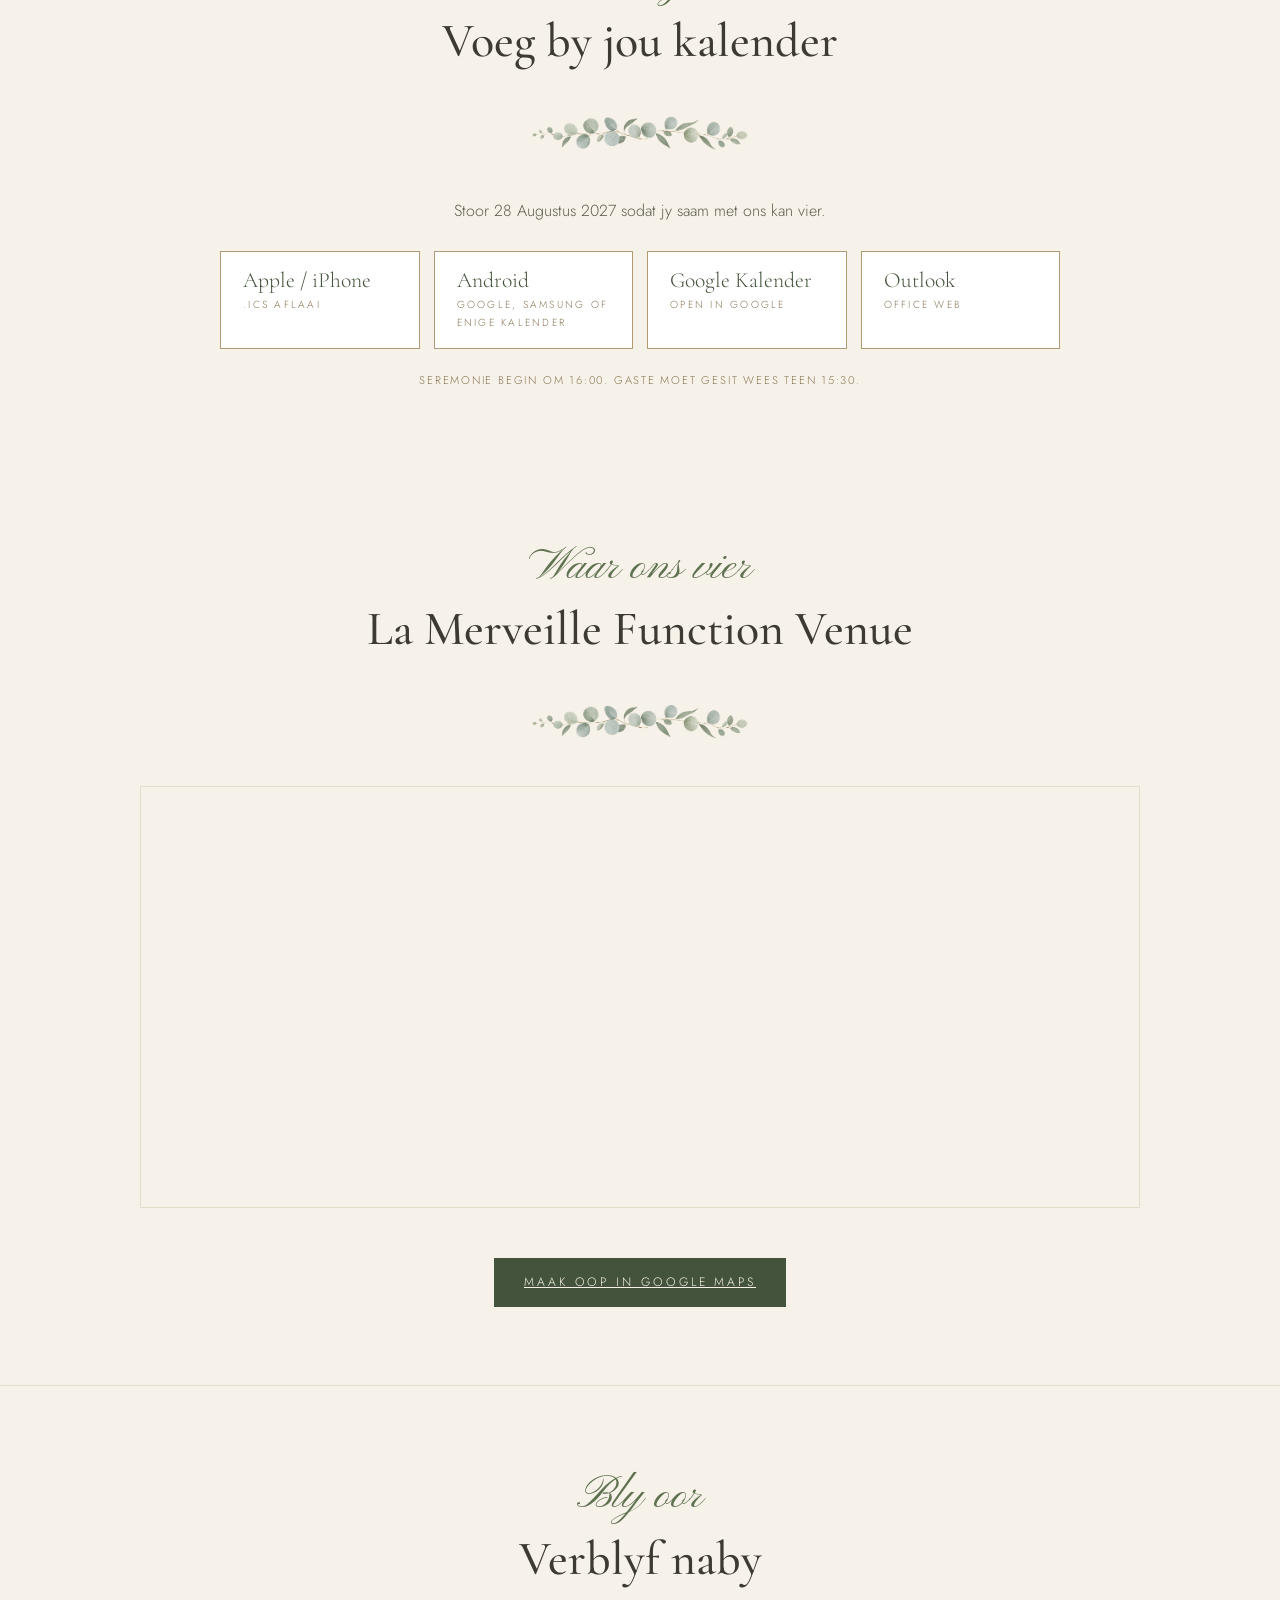
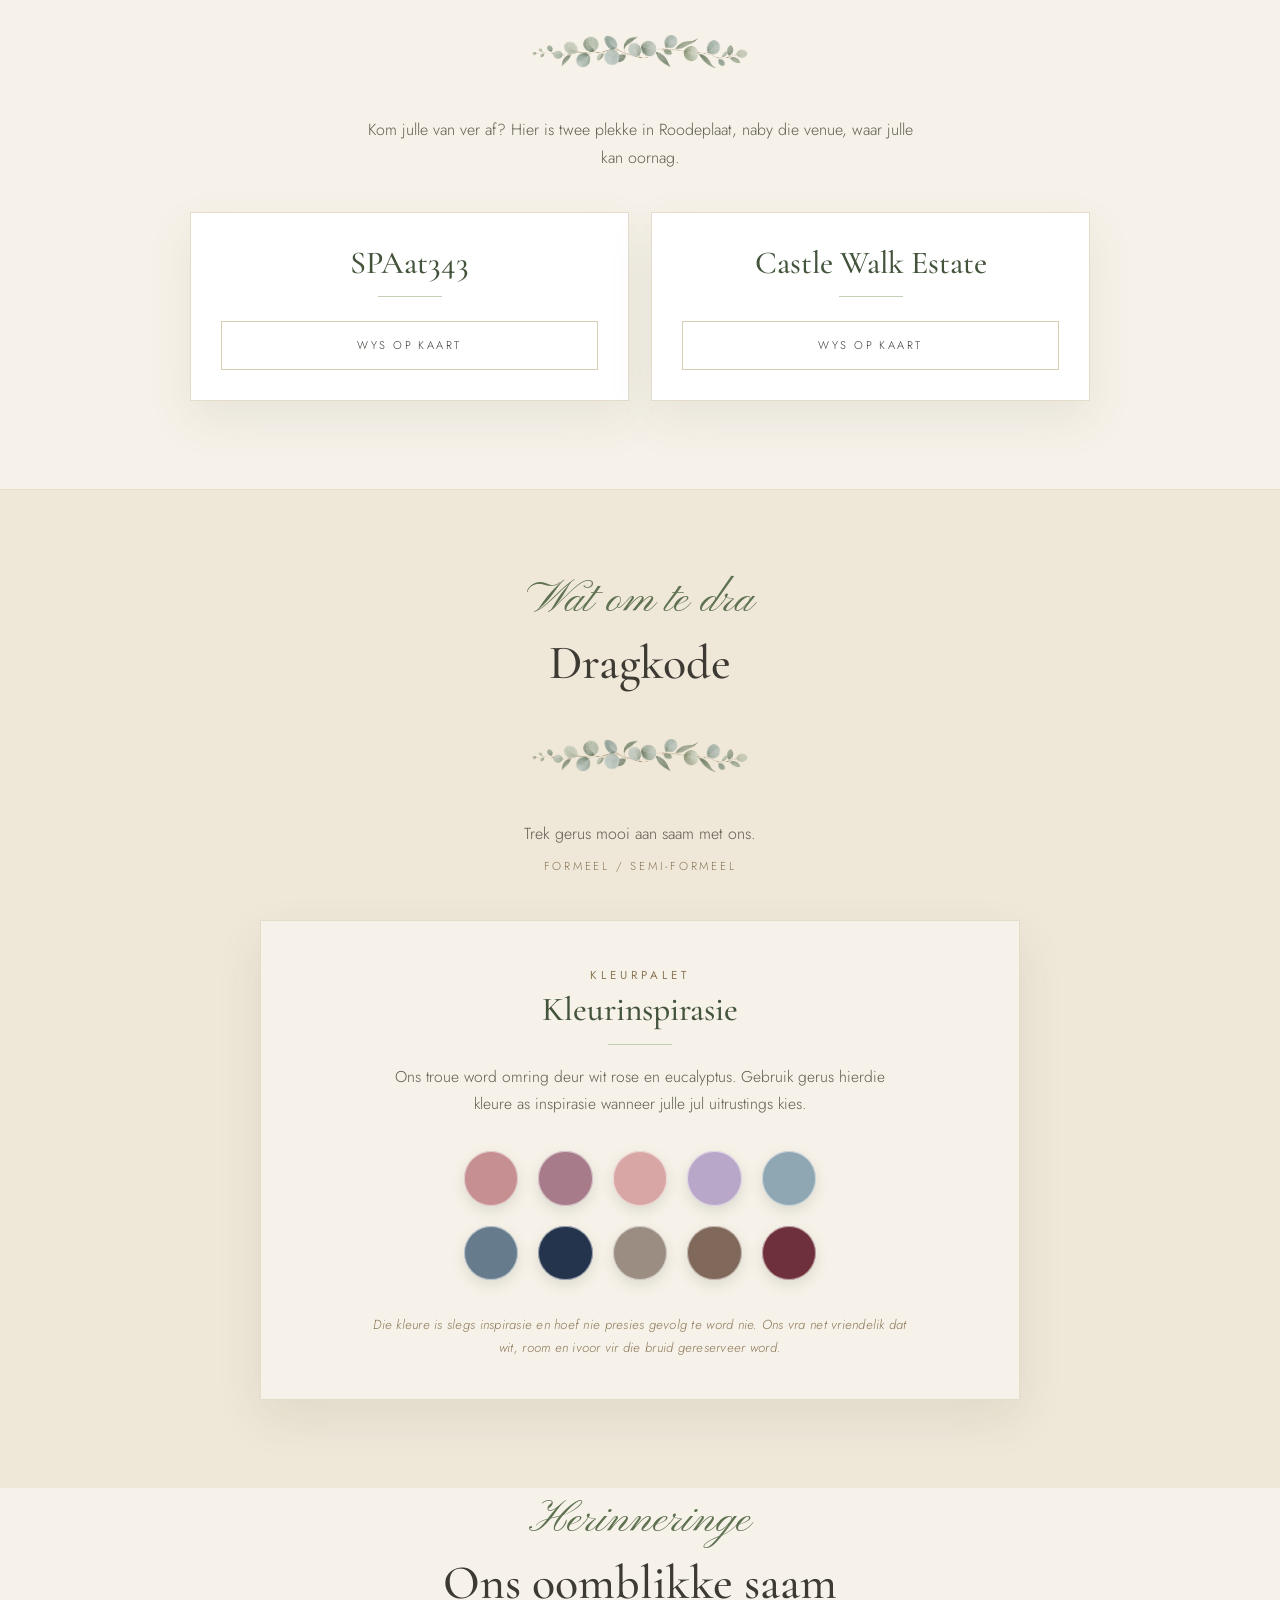
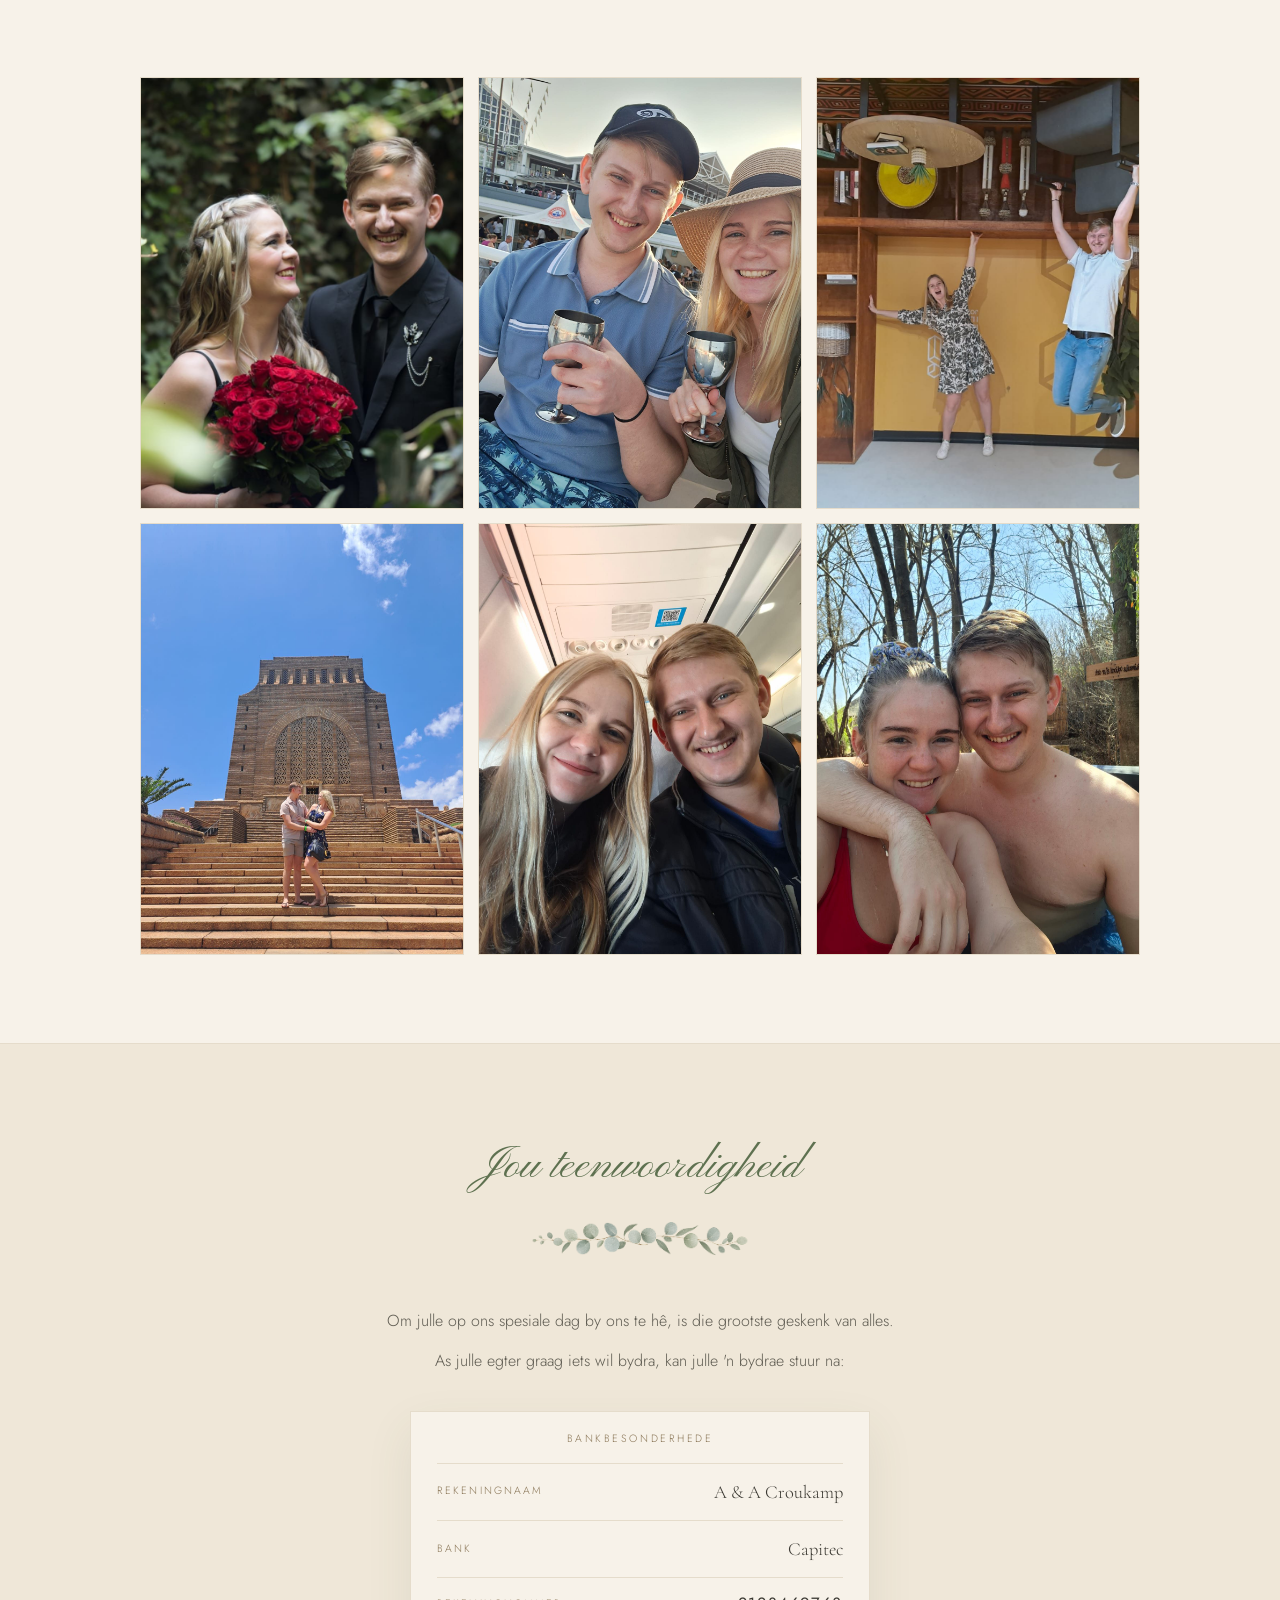
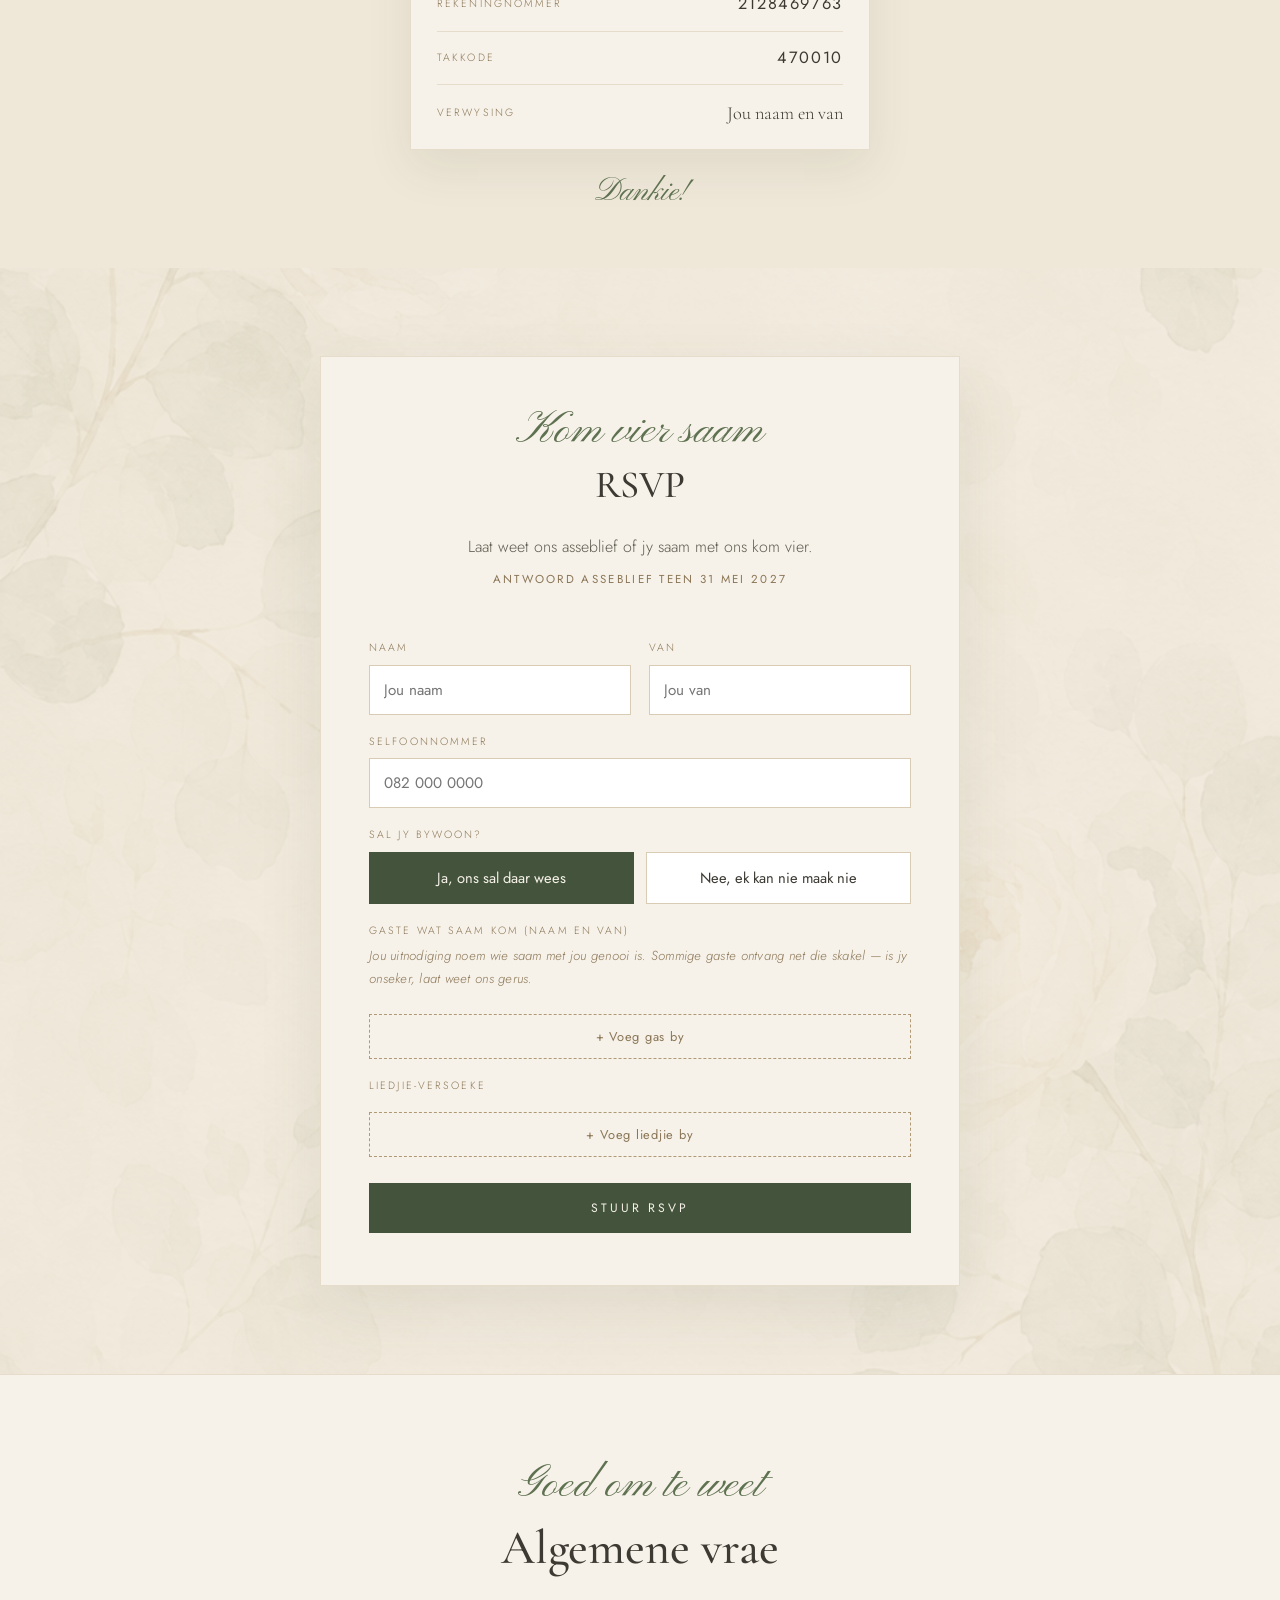
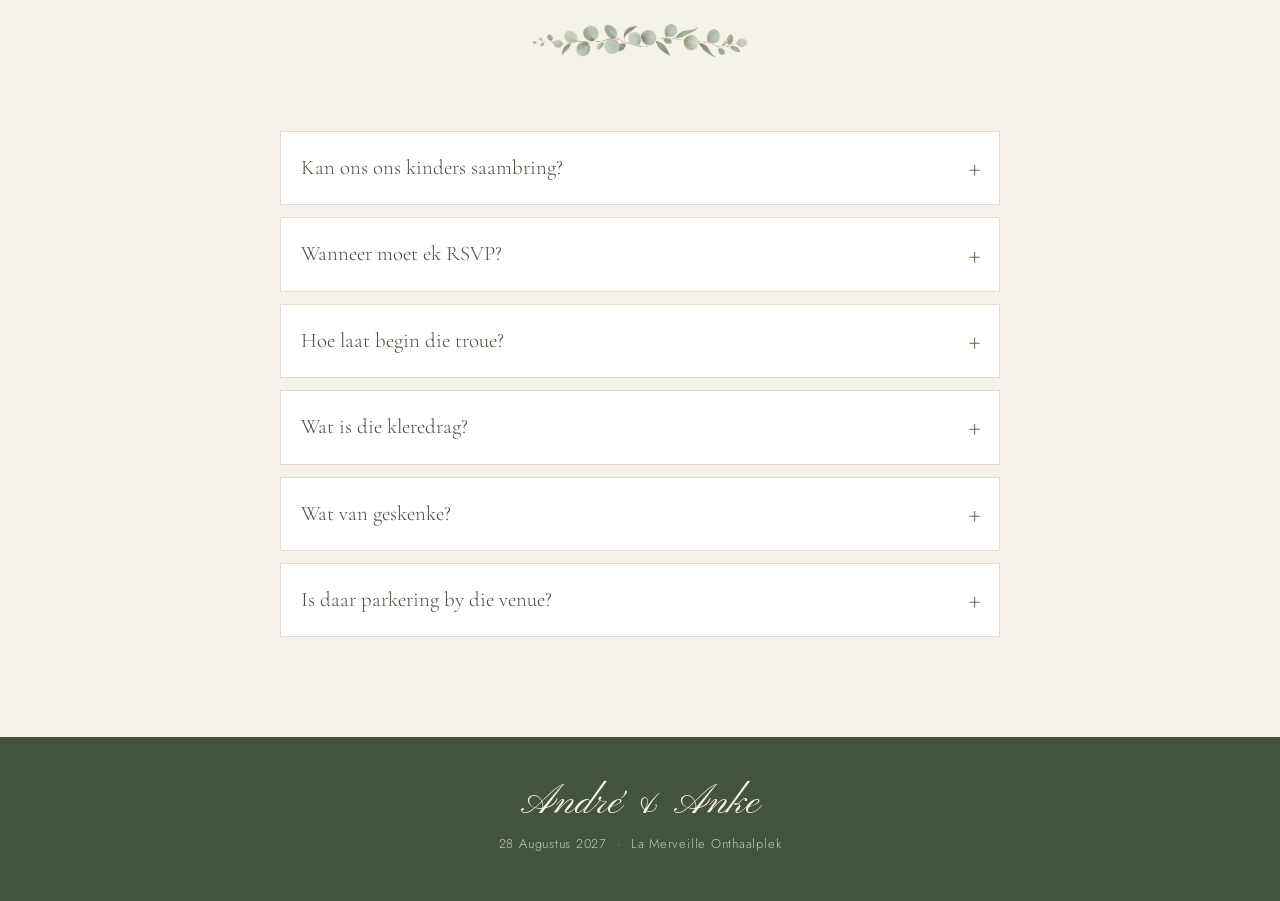
==== commit 27be8879: "RSVP: verkort die gaste-nota Co-Authored-By: Claude Opus 5 <noreply@anthropic.com> Claude-Session: h" ====
--- a/public/index.html
+++ b/public/index.html
@@ -253,7 +253,7 @@
 
         <div id="guest-block">
           <label>Gaste wat saam kom (naam en van)</label>
-          <p class="guest-note">Op jou uitnodiging staan presies wie saam met jou genooi is &mdash; voeg asseblief net daardie persoon(e) hier by. Party gaste ontvang 'n gedrukte uitnodiging en ander net 'n skakel na hierdie bladsy, so as jy nie seker is nie, laat weet ons gerus en ons bevestig dit graag vir jou.</p>
+          <p class="guest-note">Jou uitnodiging noem wie saam met jou genooi is. Sommige gaste ontvang net die skakel &mdash; is jy onseker, laat weet ons gerus.</p>
           <div id="guest-list"></div>
           <button type="button" class="add-btn" id="add-guest">+ Voeg gas by</button>
         </div>
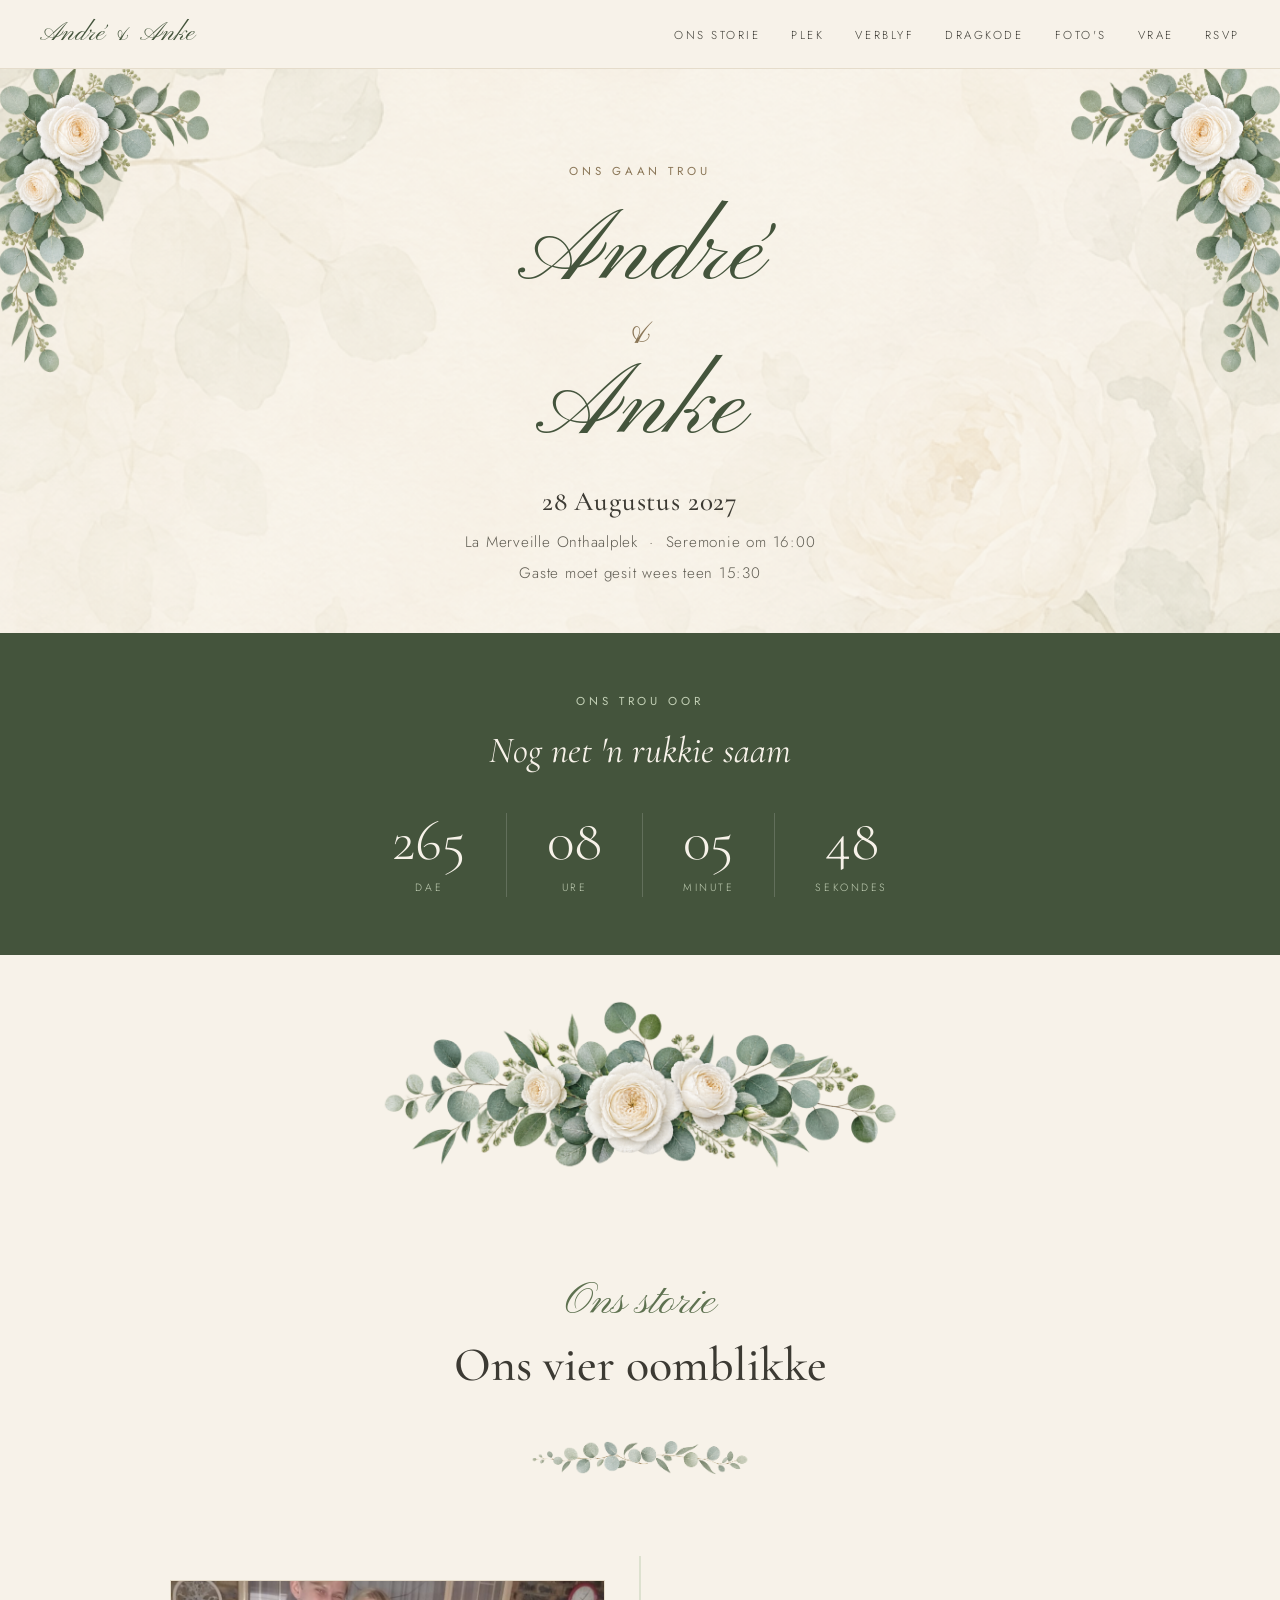
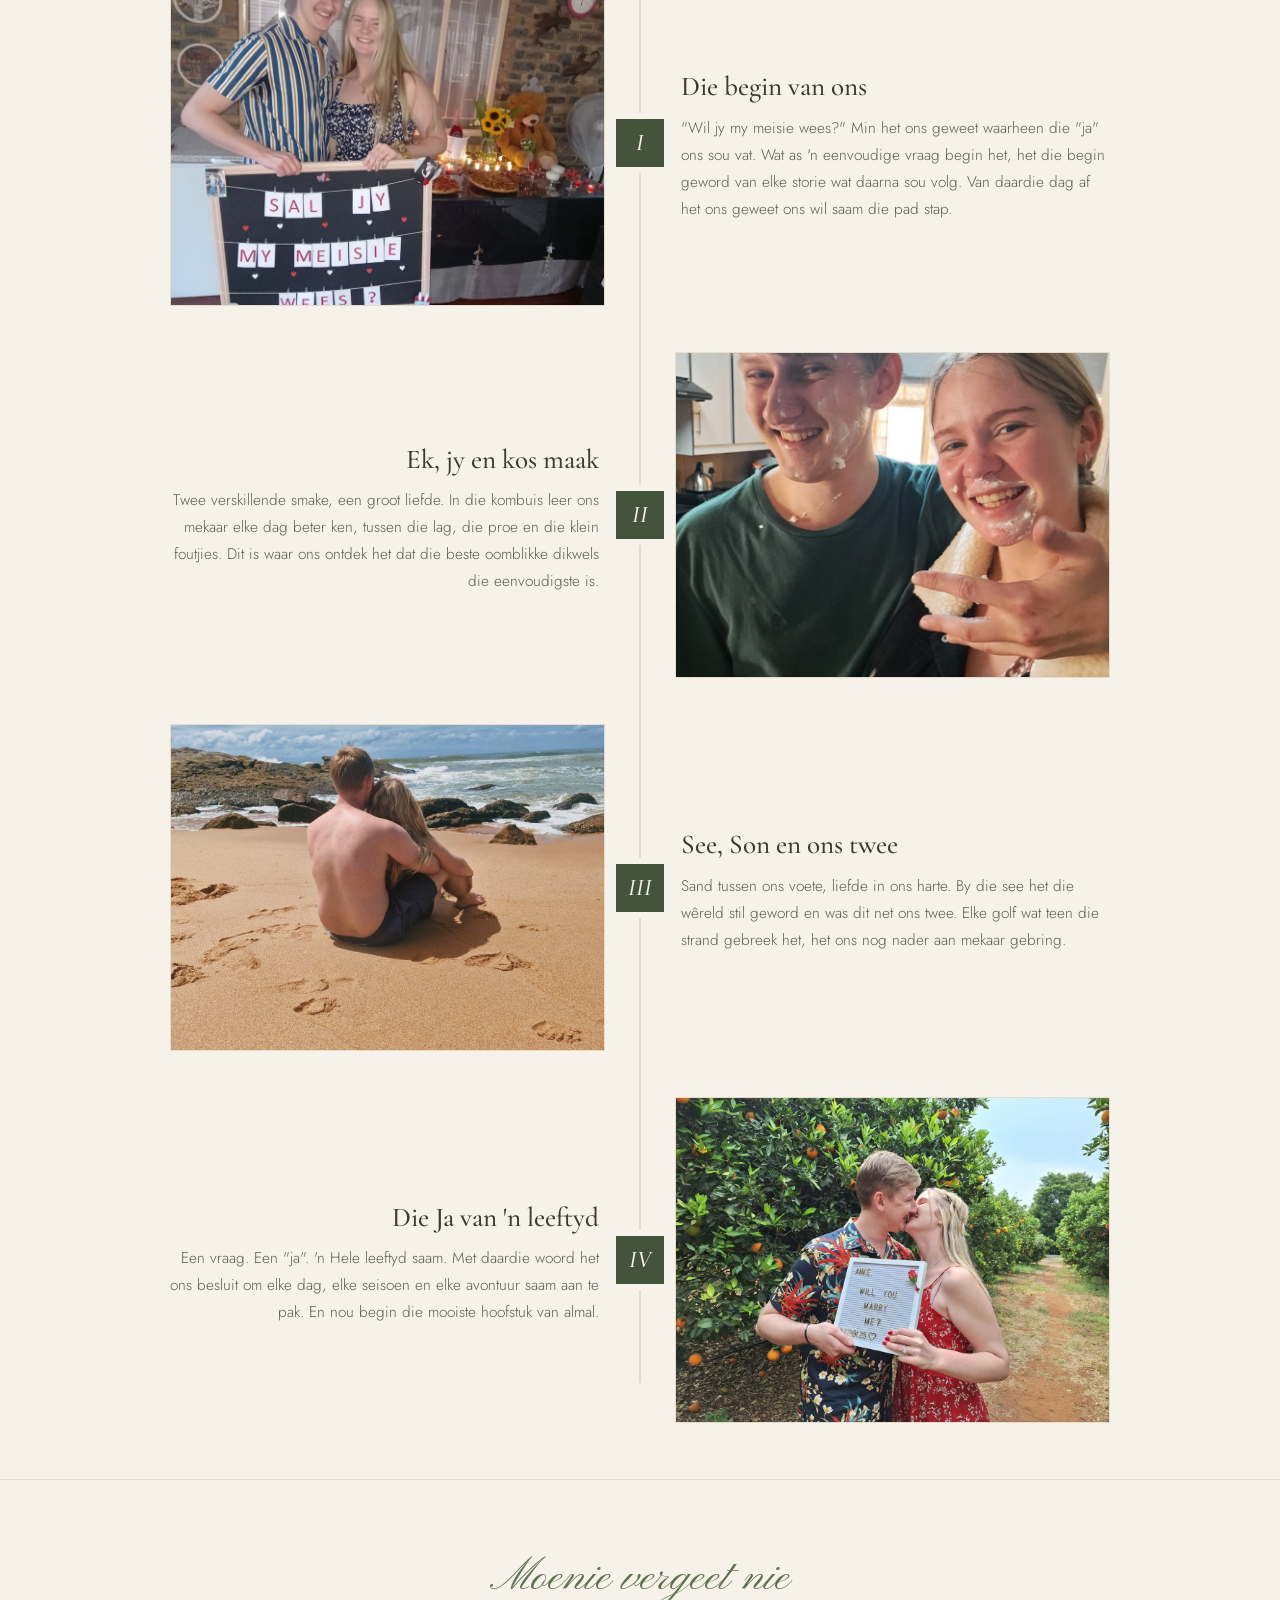
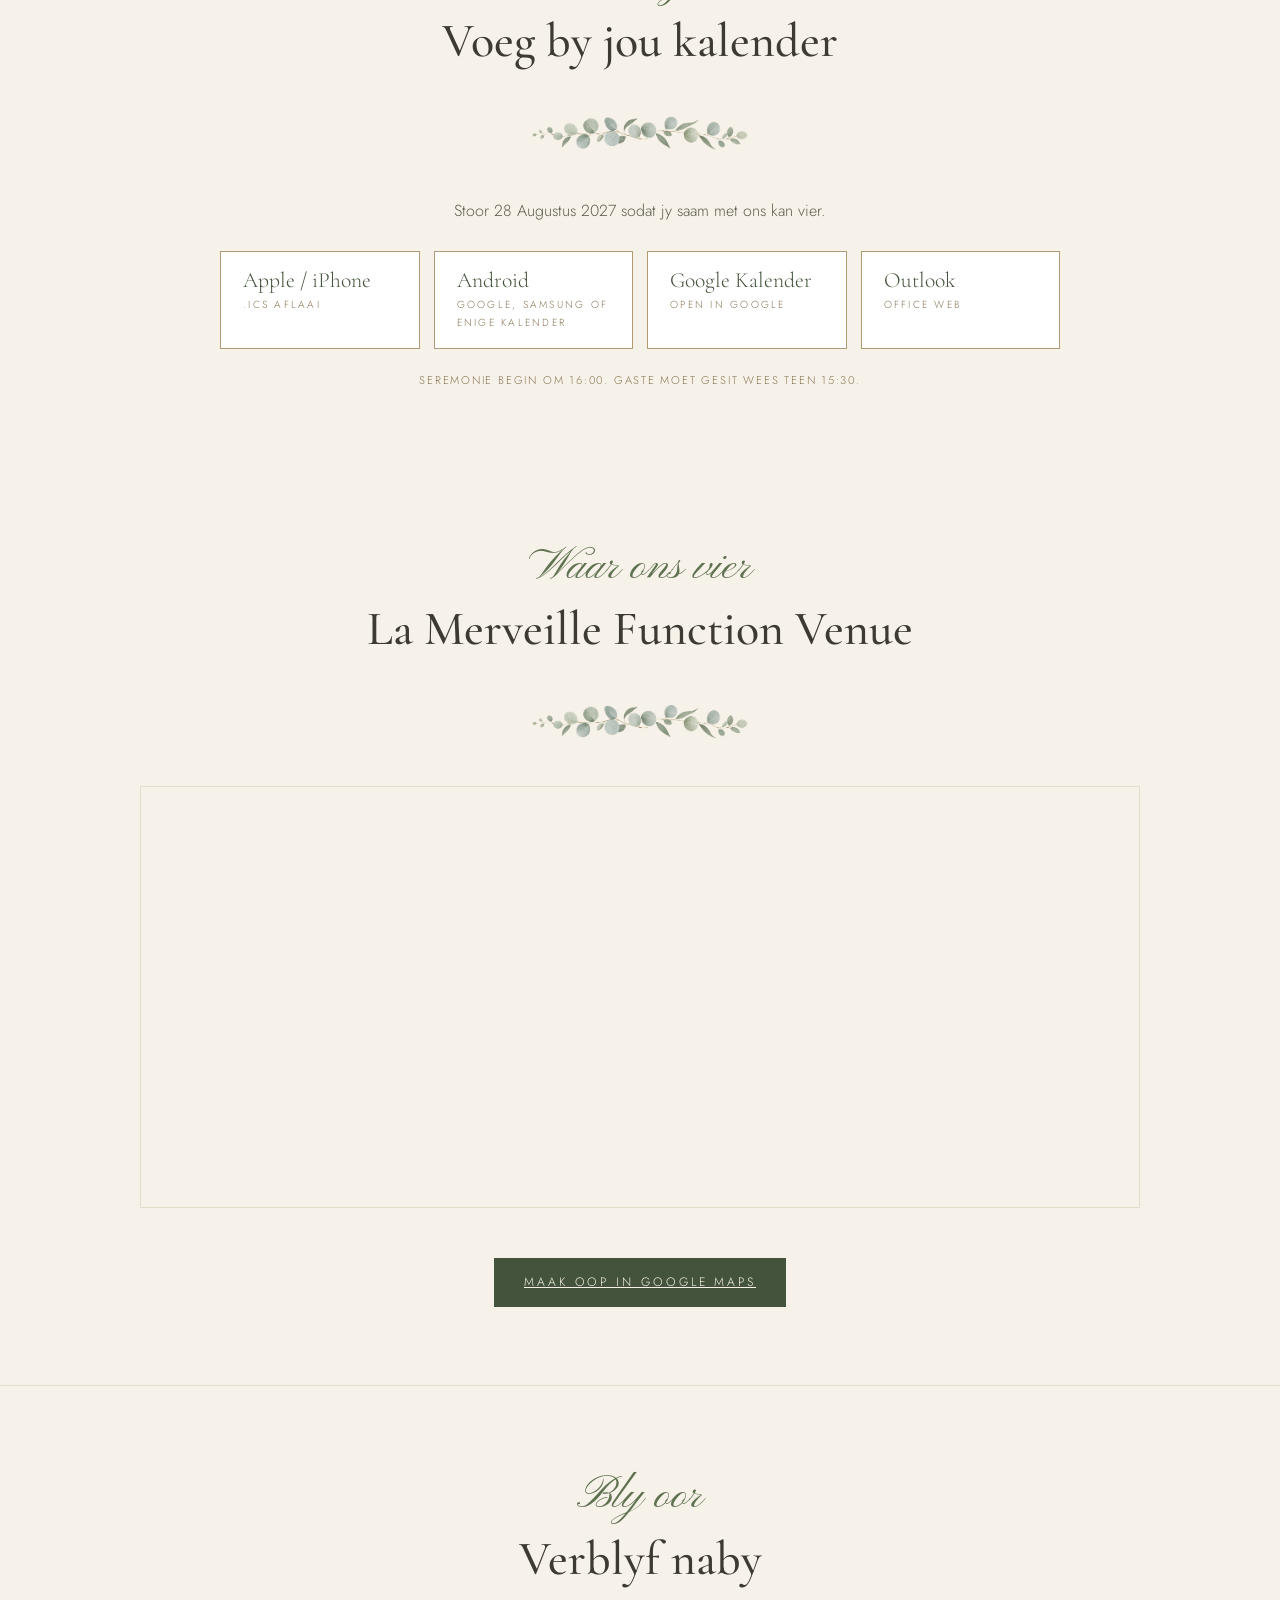
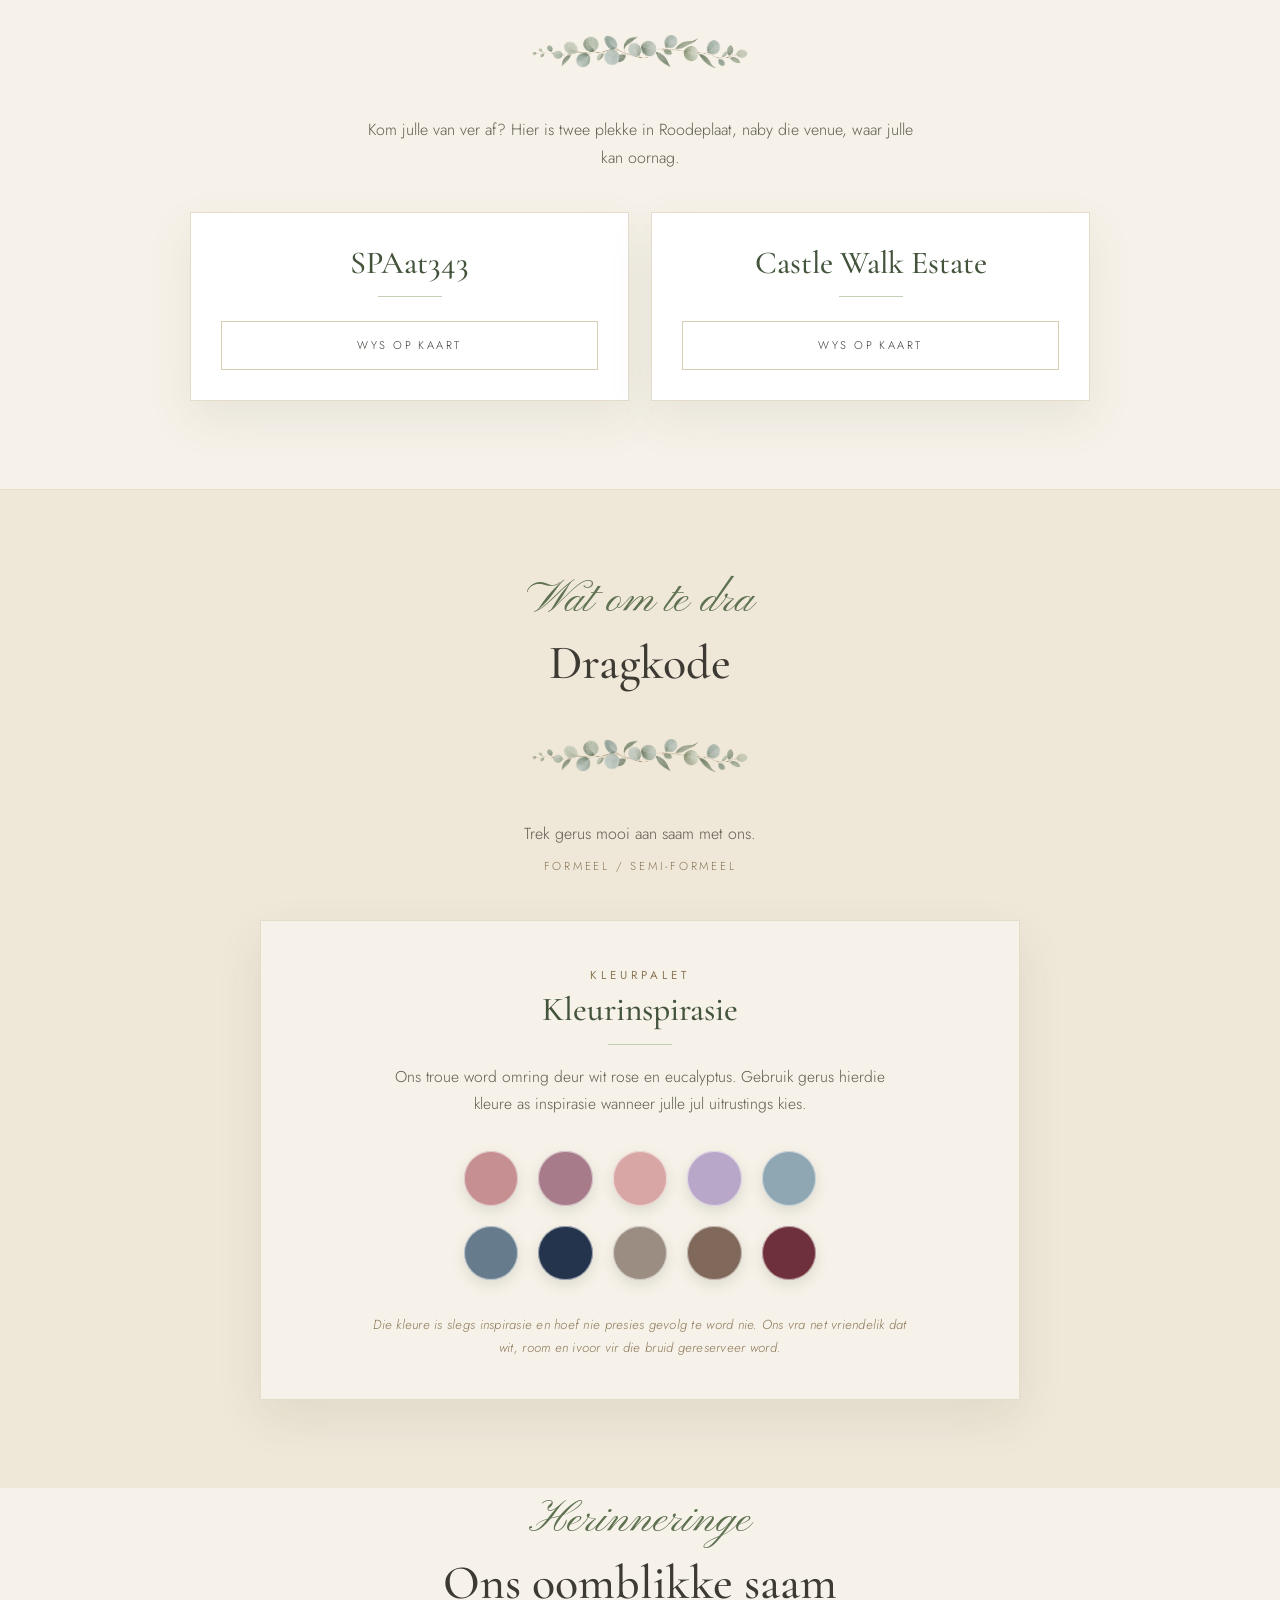
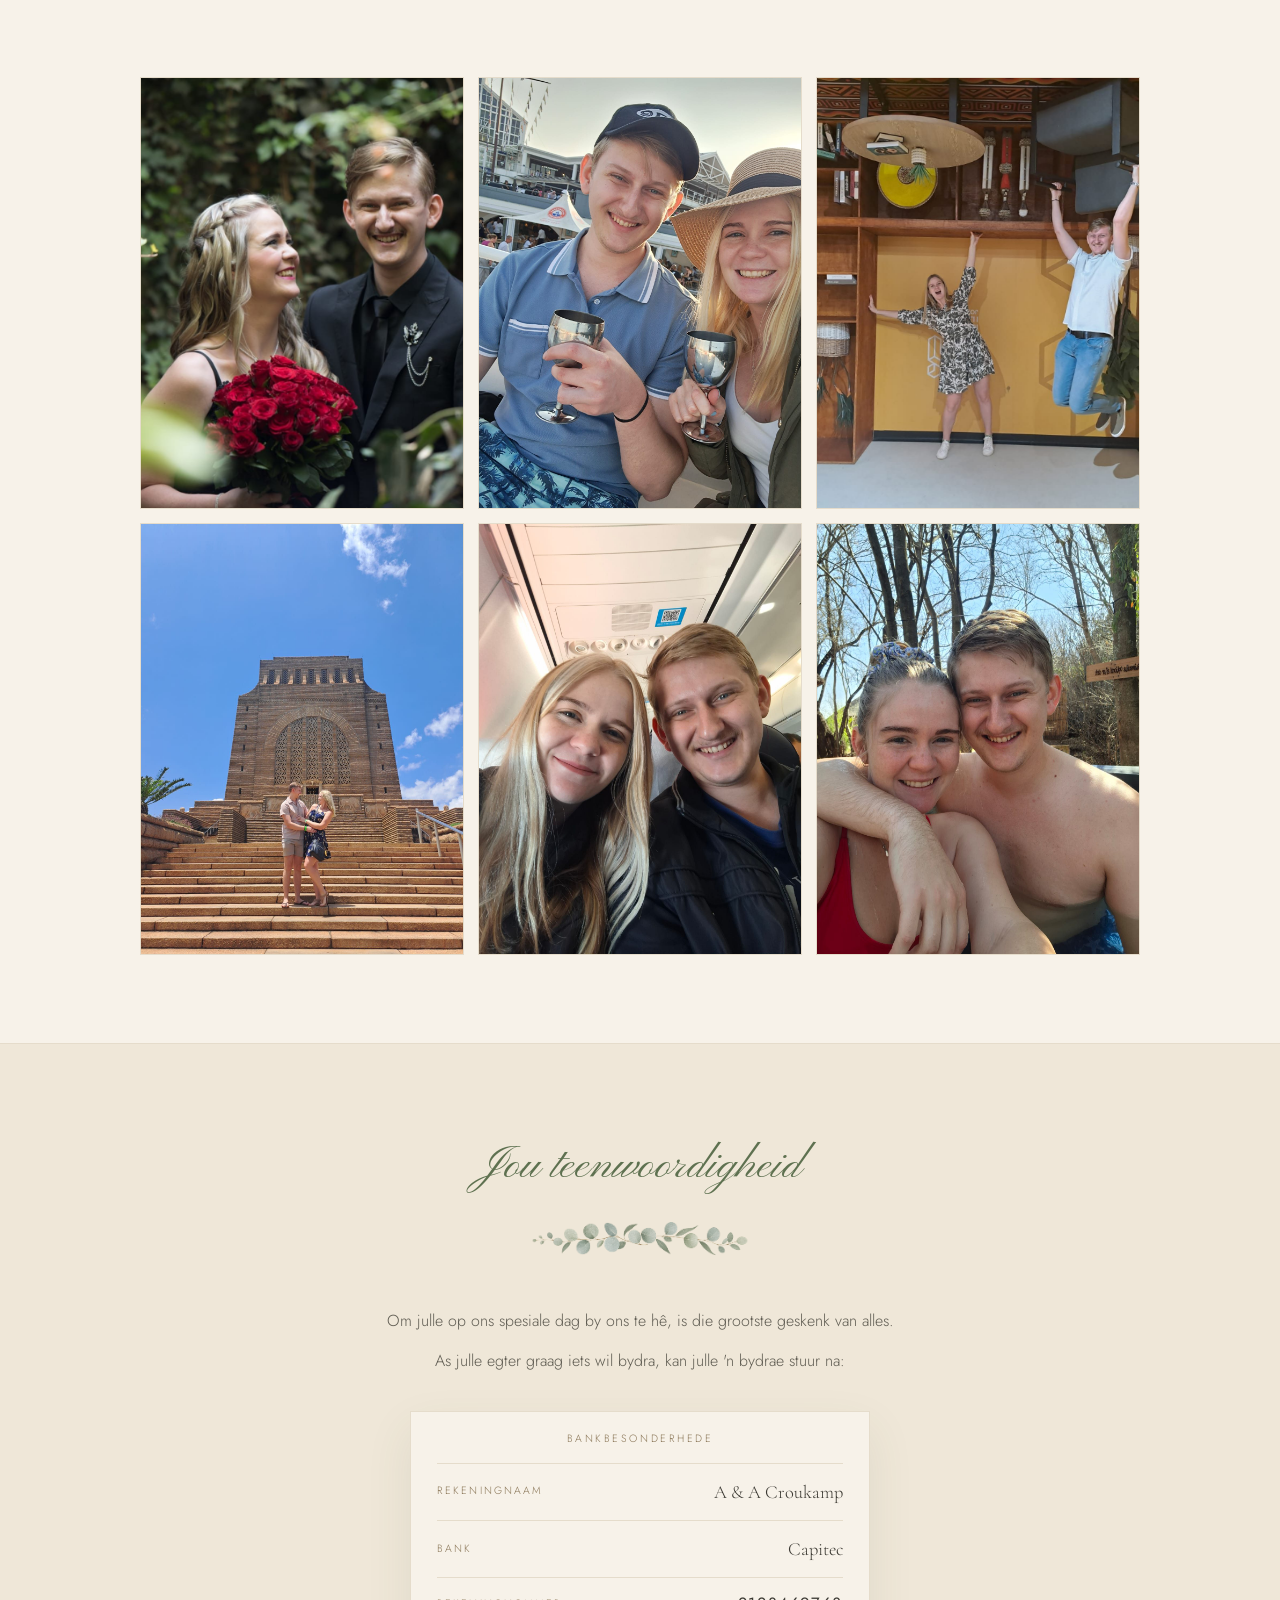
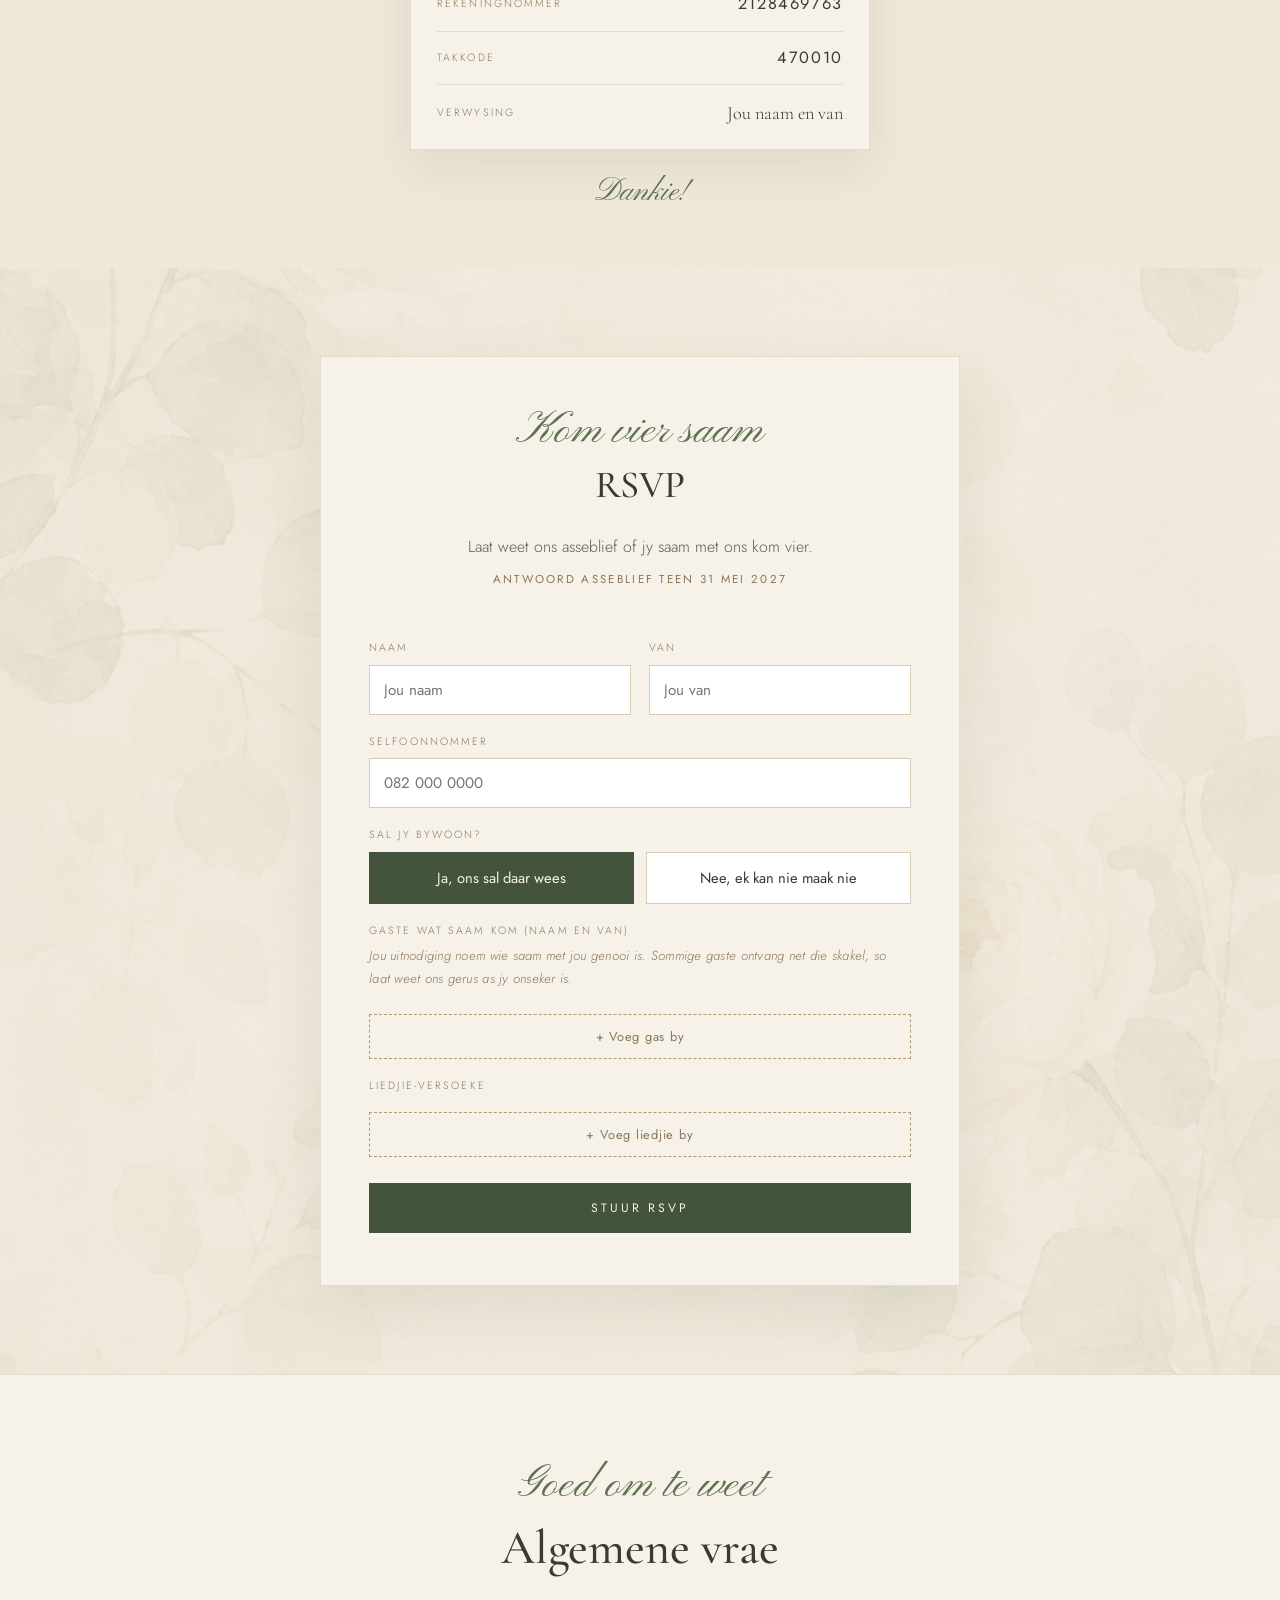
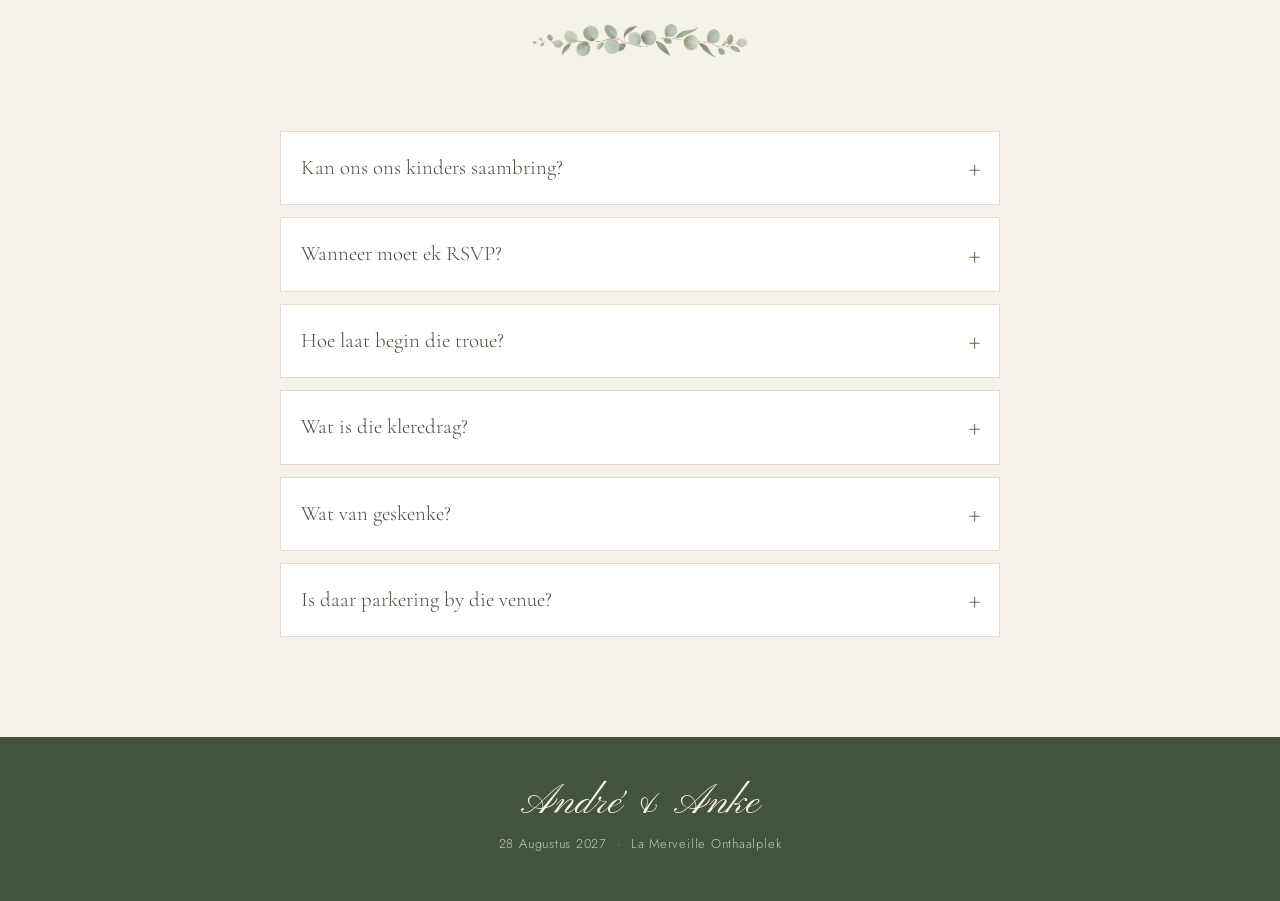
==== commit 1a3e8510: "RSVP: verwyder em-streep uit gaste-nota Co-Authored-By: Claude Opus 5 <noreply@anthropic.com> Claude" ====
--- a/public/index.html
+++ b/public/index.html
@@ -253,7 +253,7 @@
 
         <div id="guest-block">
           <label>Gaste wat saam kom (naam en van)</label>
-          <p class="guest-note">Jou uitnodiging noem wie saam met jou genooi is. Sommige gaste ontvang net die skakel &mdash; is jy onseker, laat weet ons gerus.</p>
+          <p class="guest-note">Jou uitnodiging noem wie saam met jou genooi is. Sommige gaste ontvang net die skakel, so laat weet ons gerus as jy onseker is.</p>
           <div id="guest-list"></div>
           <button type="button" class="add-btn" id="add-guest">+ Voeg gas by</button>
         </div>
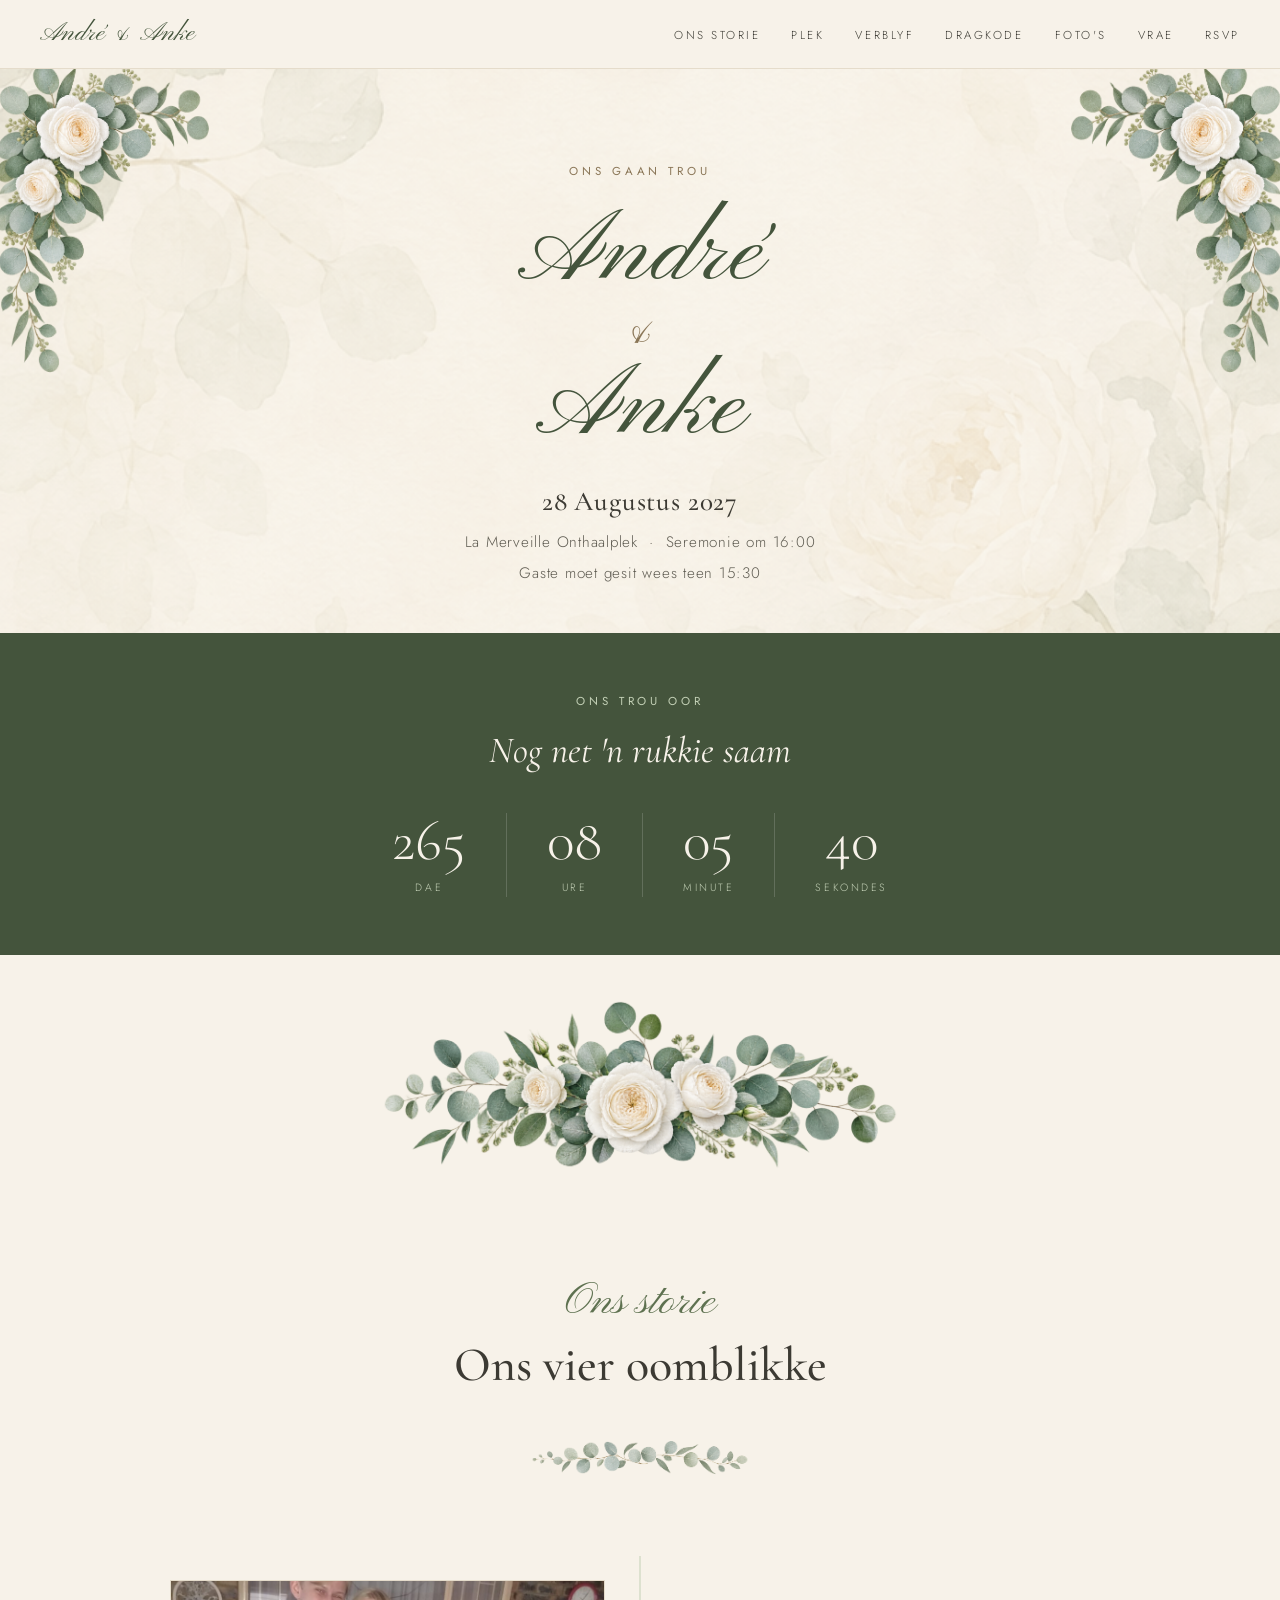
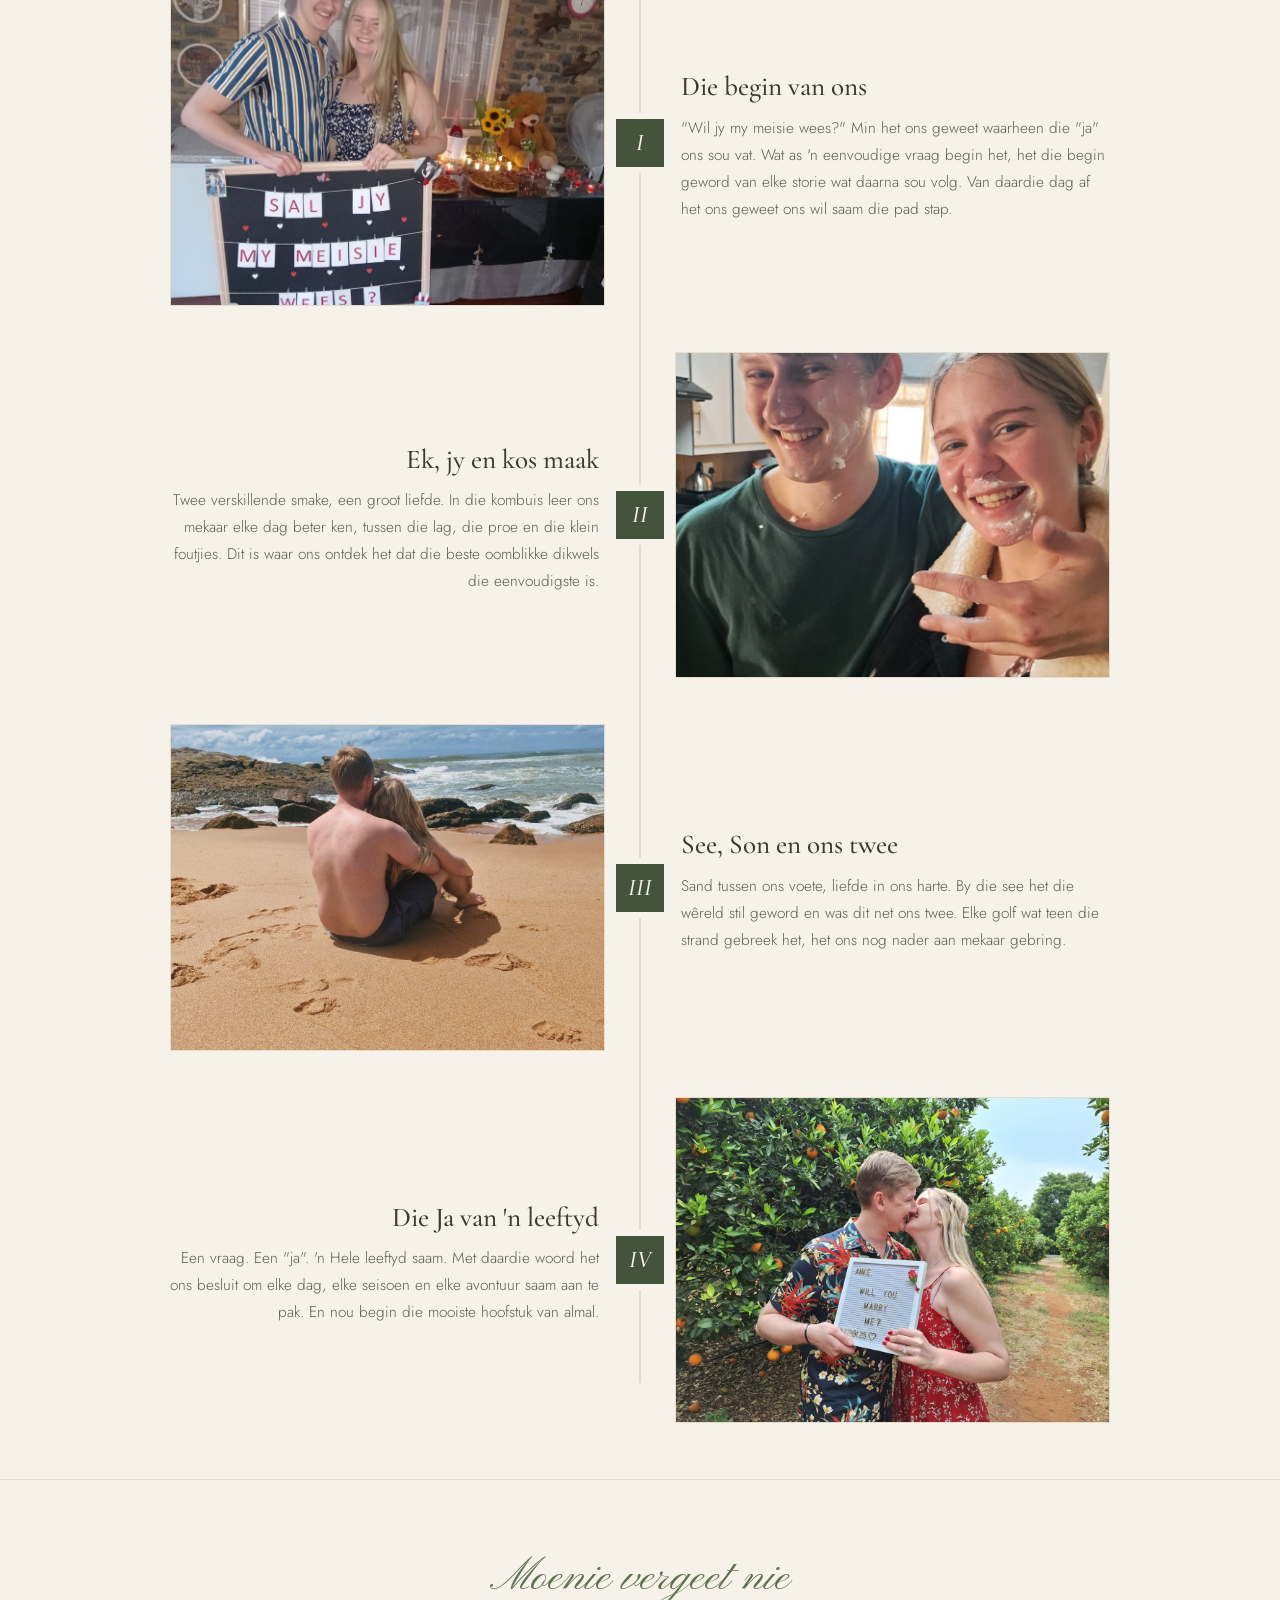
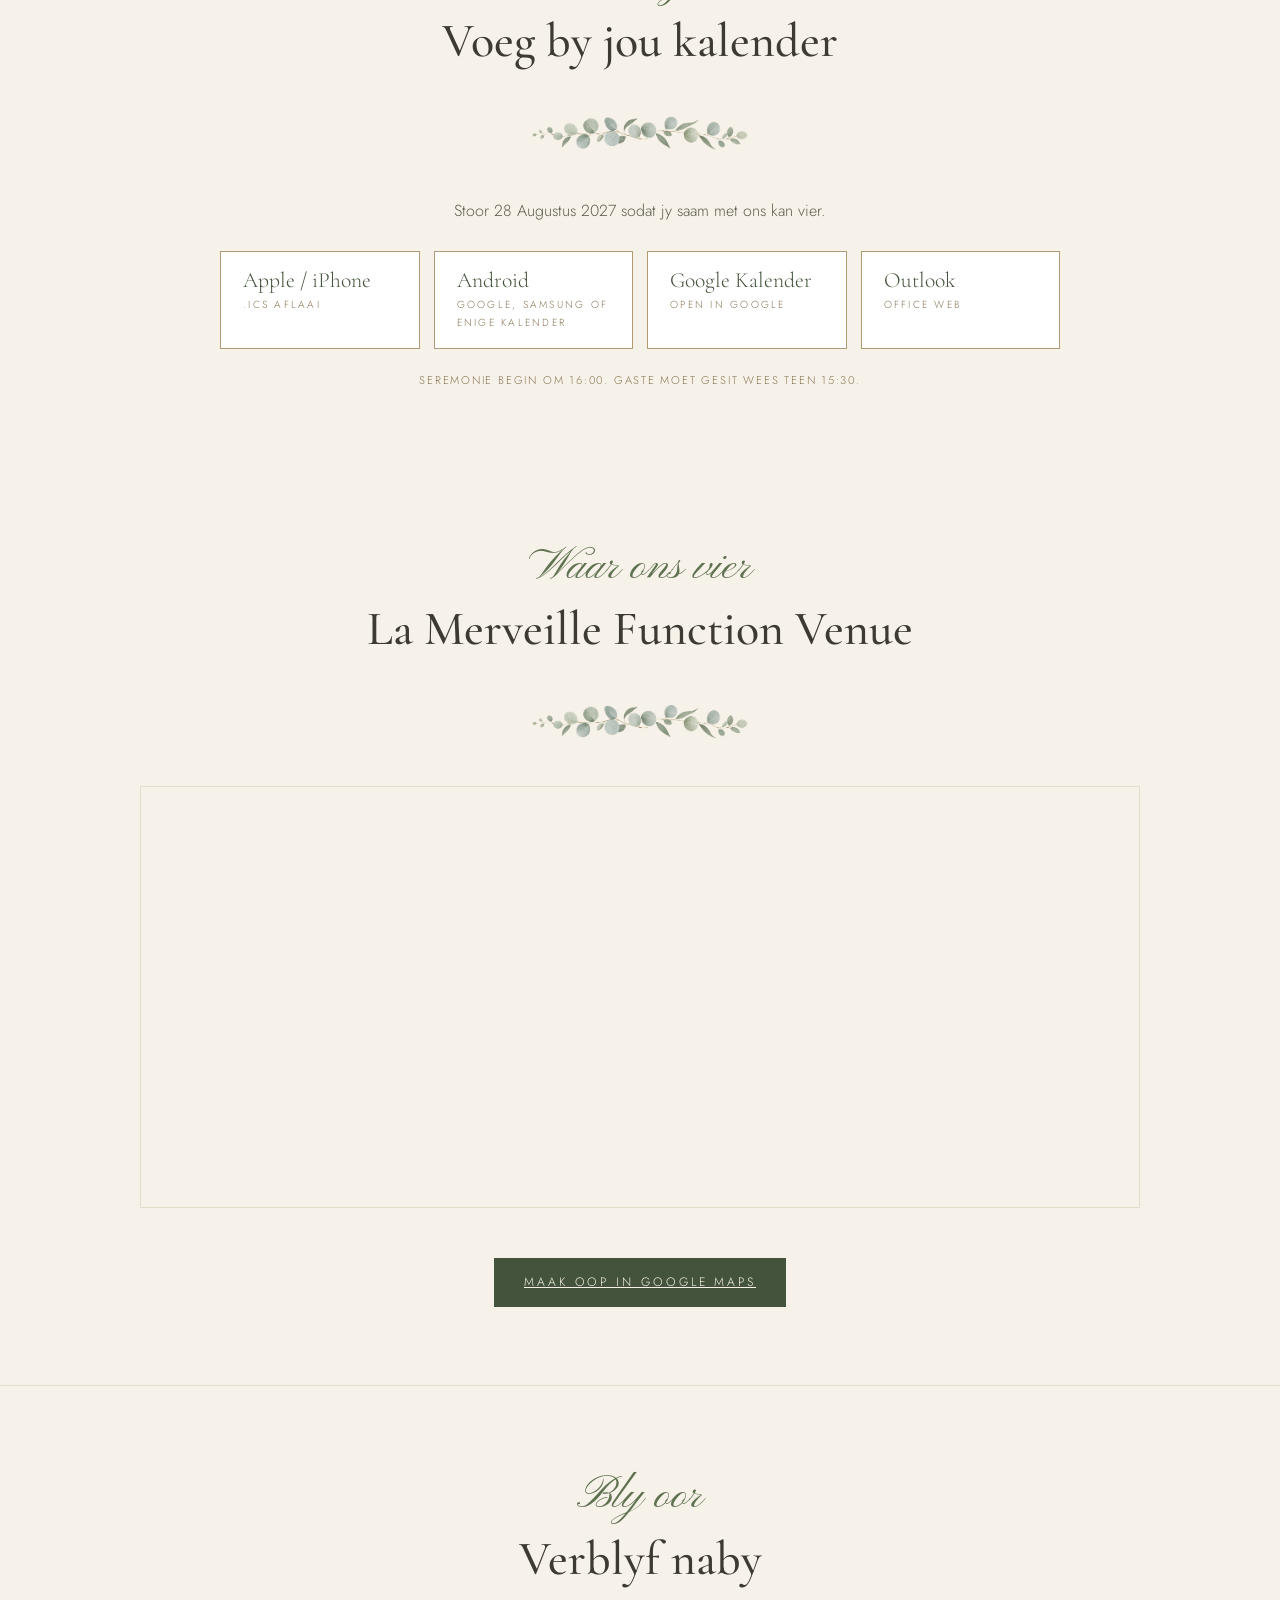
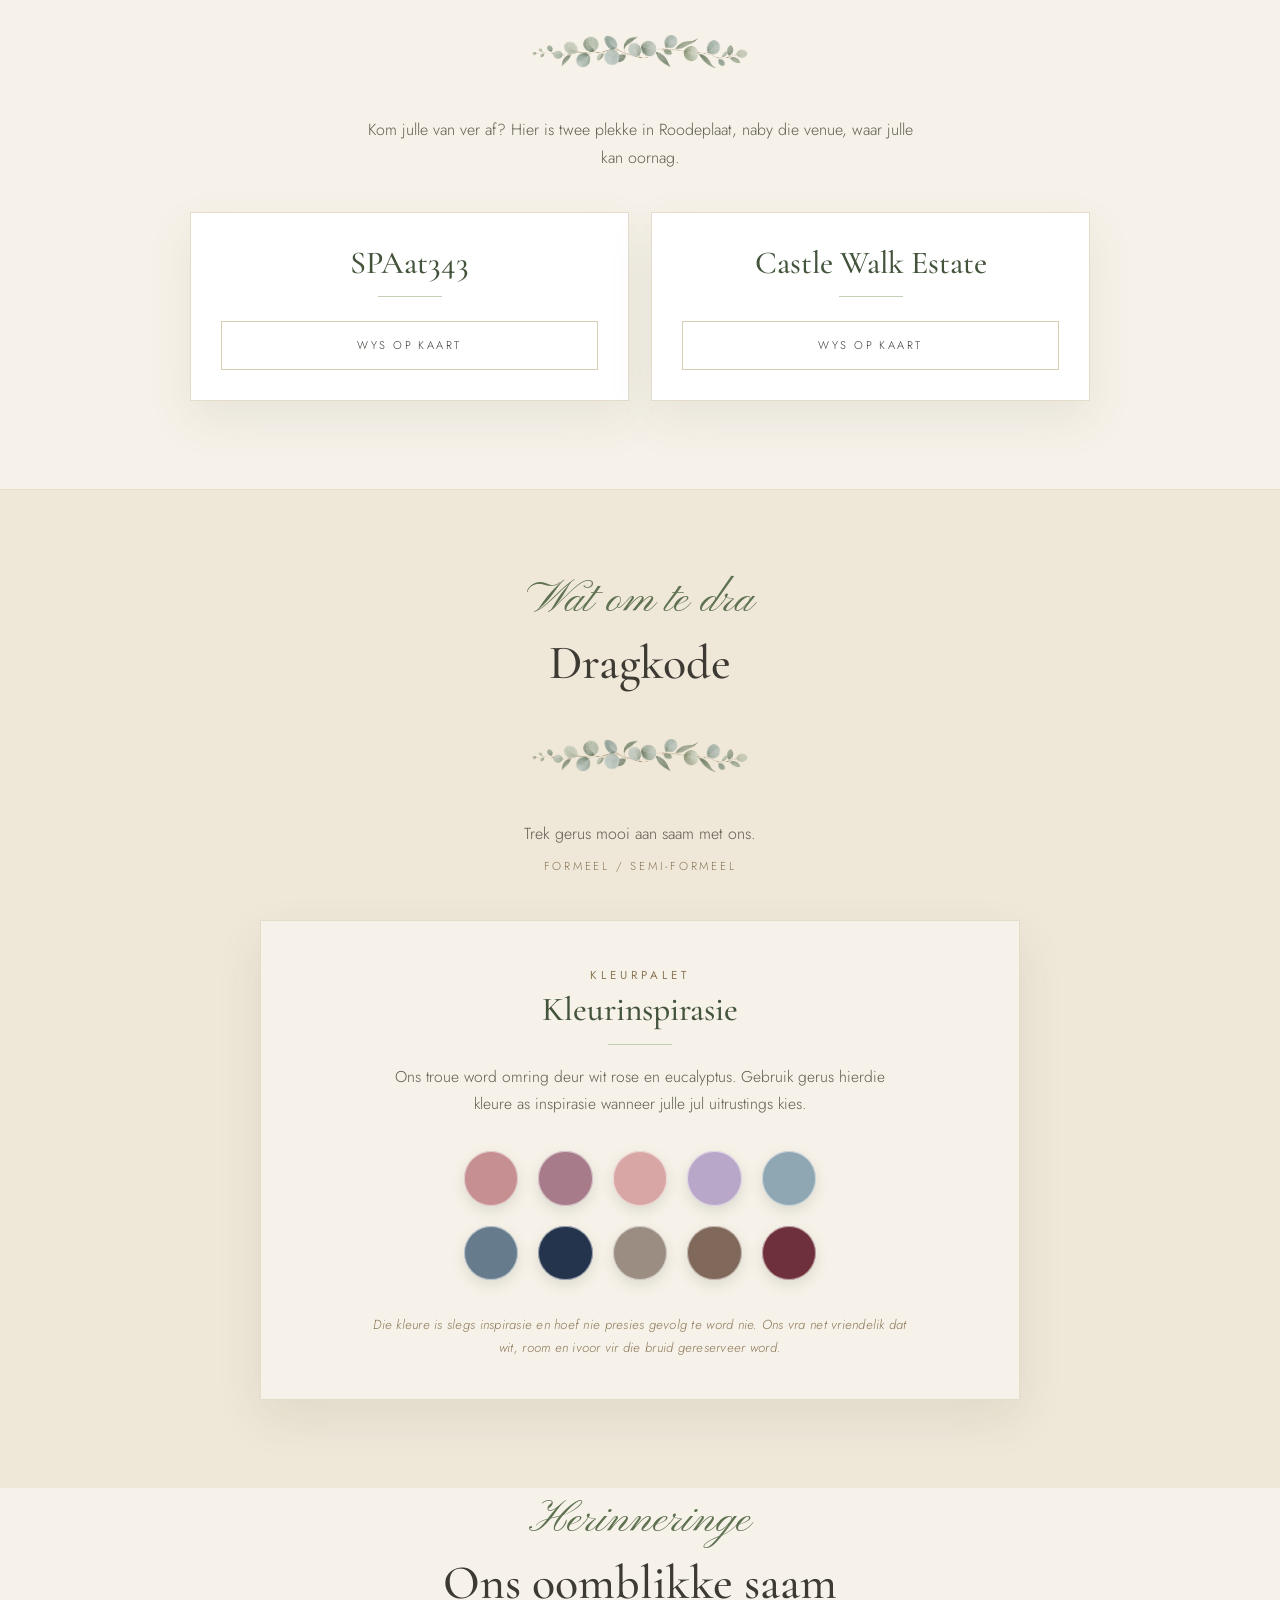
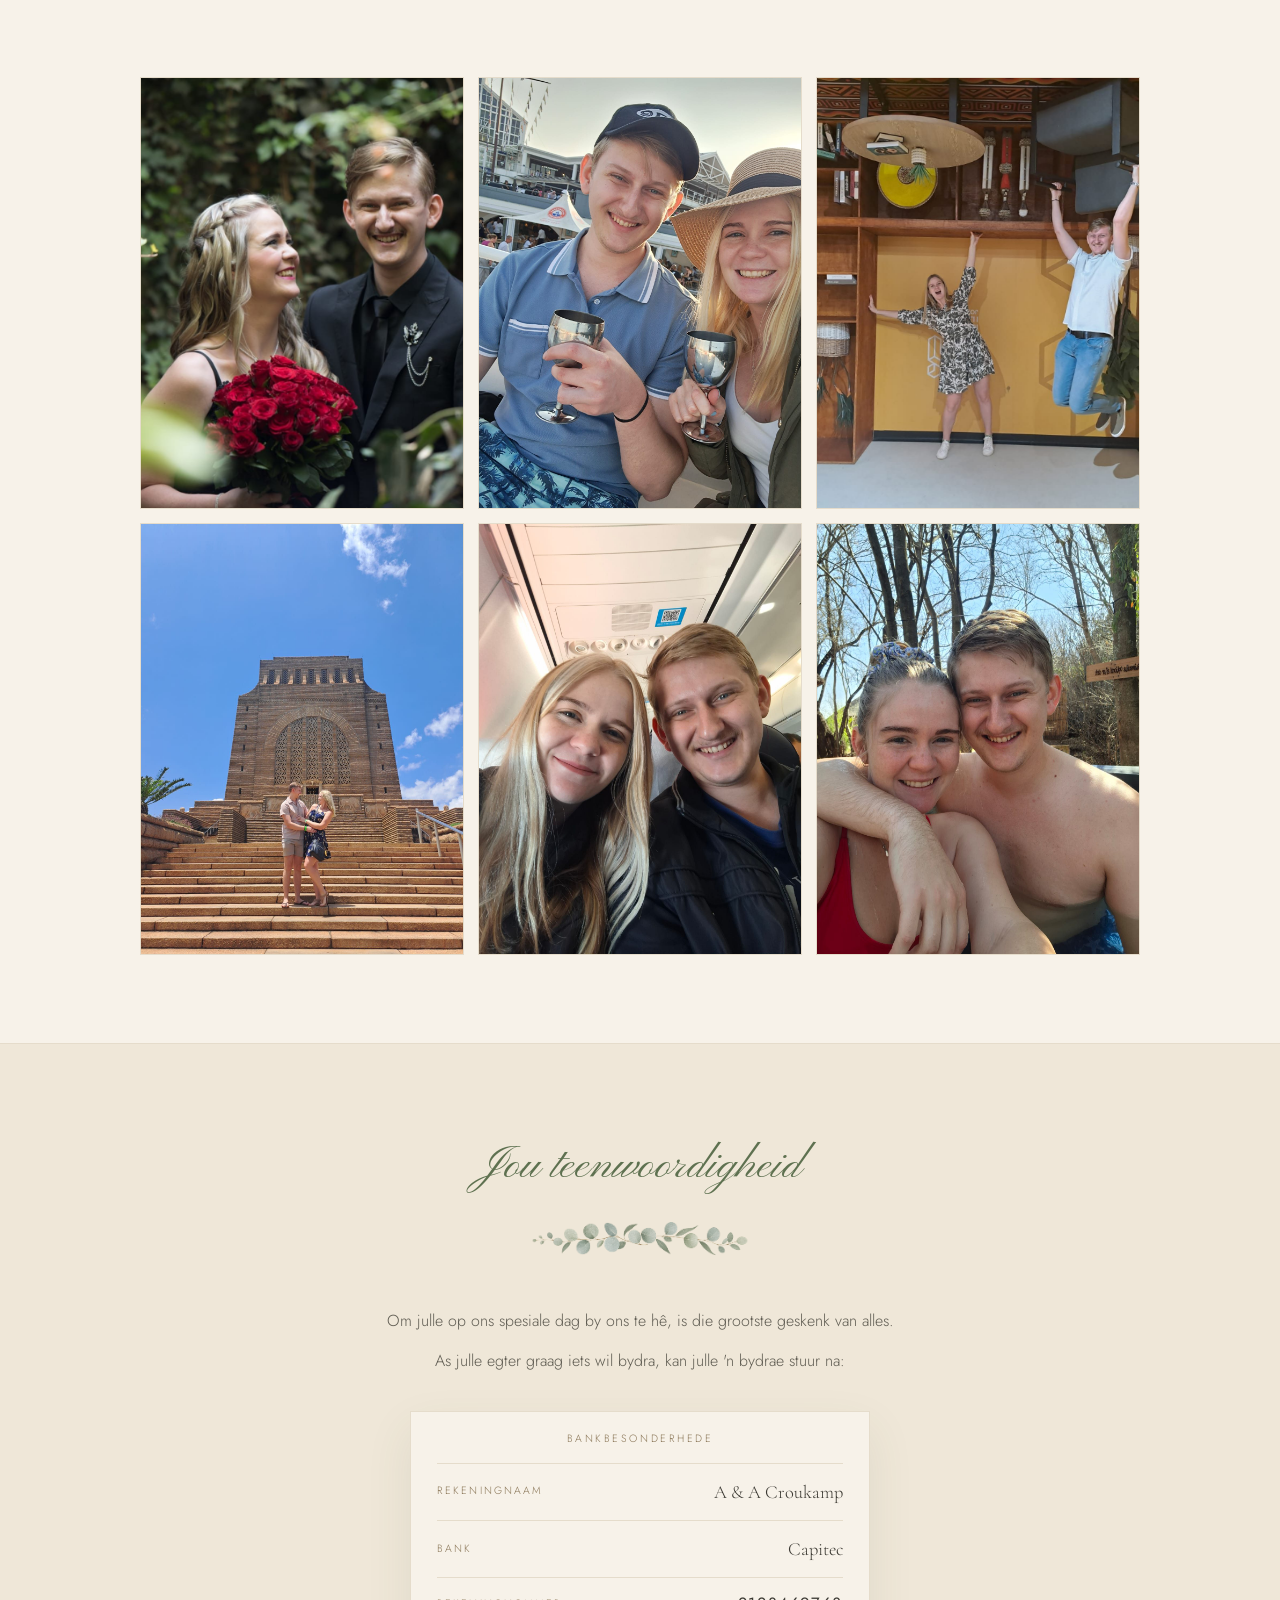
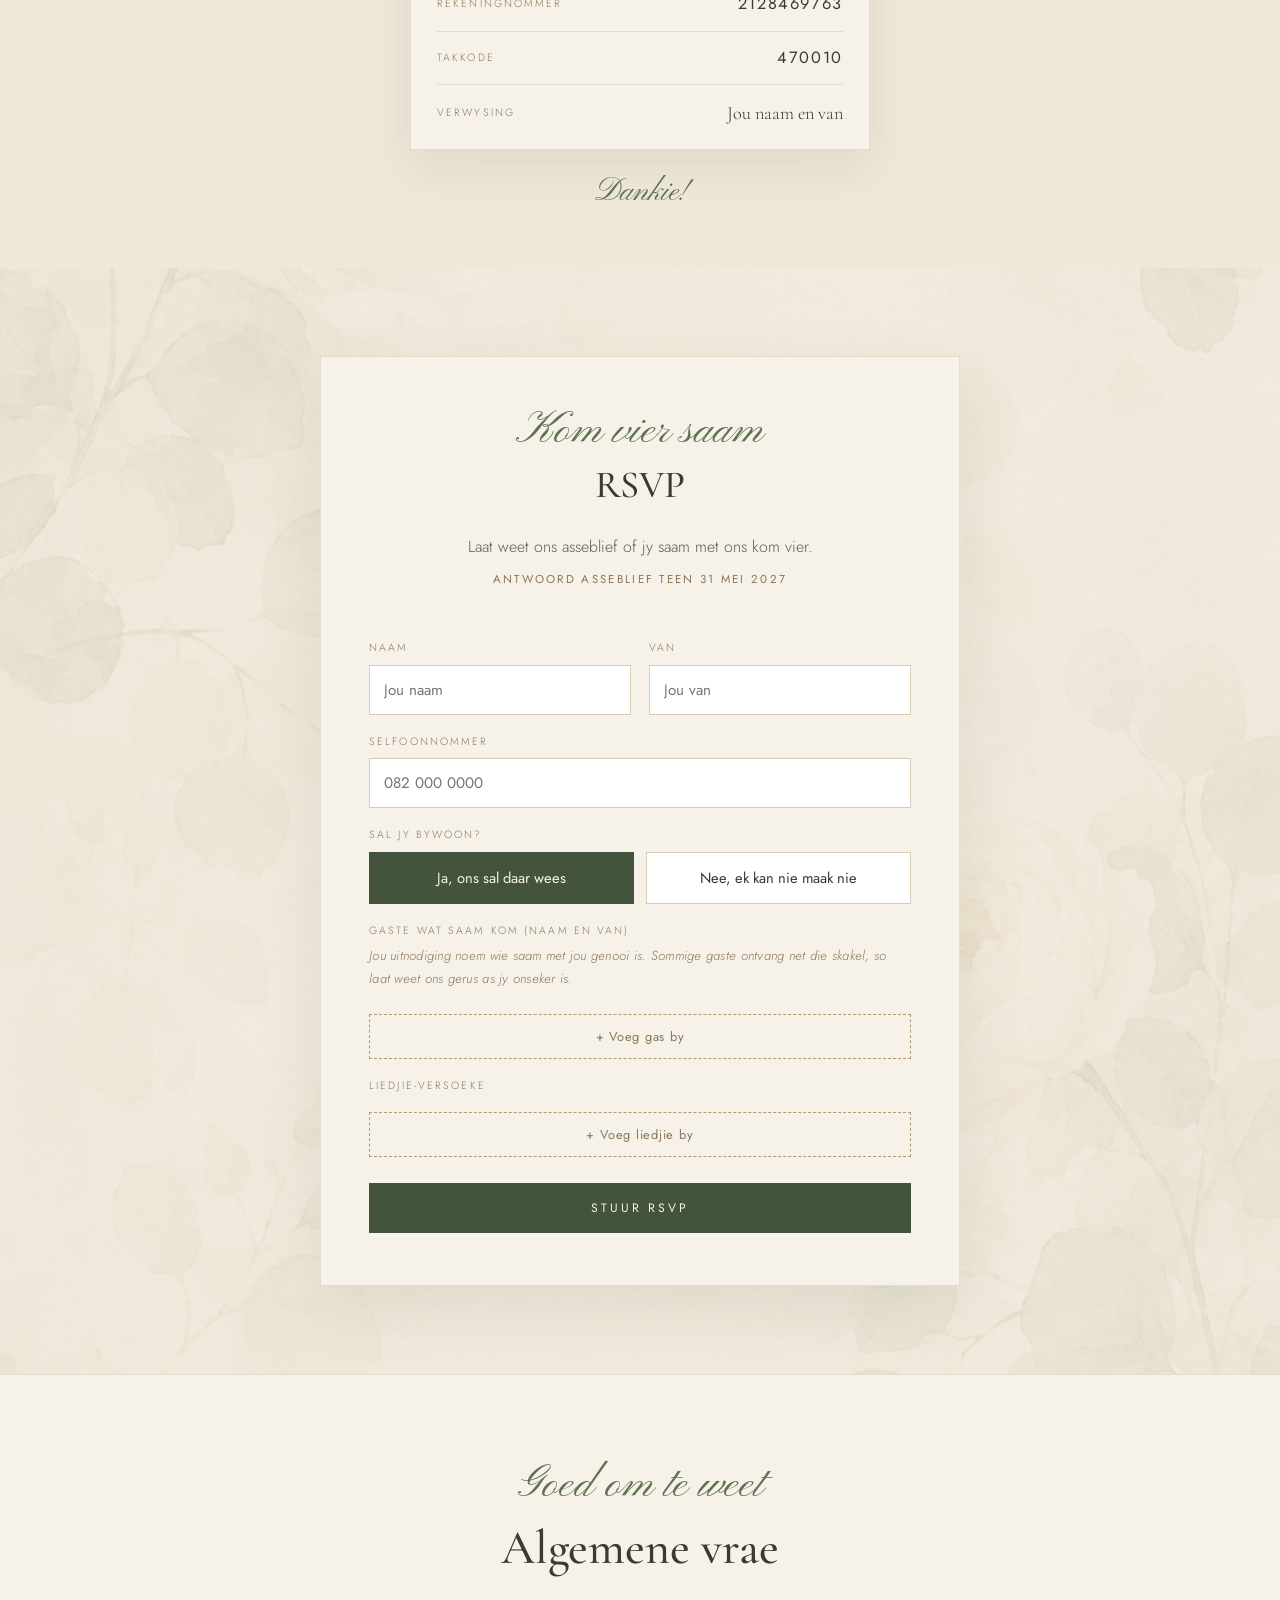
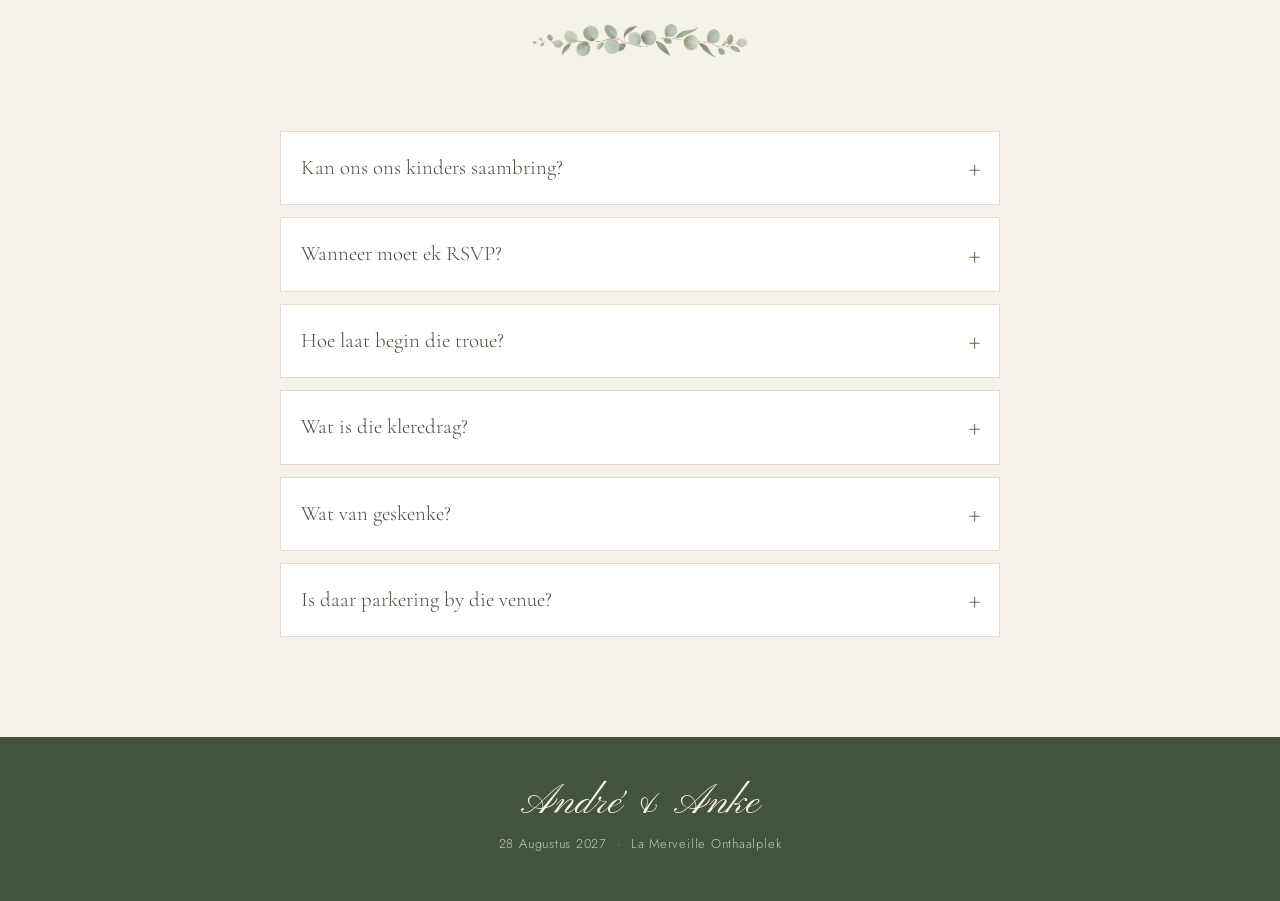
==== commit 7ce628ea: "RSVP: verander sukses-popup knoppie na Wonderlik, dankie Co-Authored-By: Claude Opus 5 <noreply@anth" ====
--- a/public/index.html
+++ b/public/index.html
@@ -319,6 +319,6 @@
 
   <script src="https://cdnjs.cloudflare.com/ajax/libs/sweetalert2/11.26.25/sweetalert2.all.min.js" integrity="sha384-nLoOnA/BDh8A/jxqtckg4DumuCGOBYUnNJLZdQz/zfYNp3wcjGSoWTAzgko06G/2" crossorigin="anonymous" referrerpolicy="no-referrer"></script>
   <script src="js/config.js?v=20260906b"></script>
-  <script type="module" src="js/app.js?v=20260914"></script>
+  <script type="module" src="js/app.js?v=20260920"></script>
 </body>
 </html>
